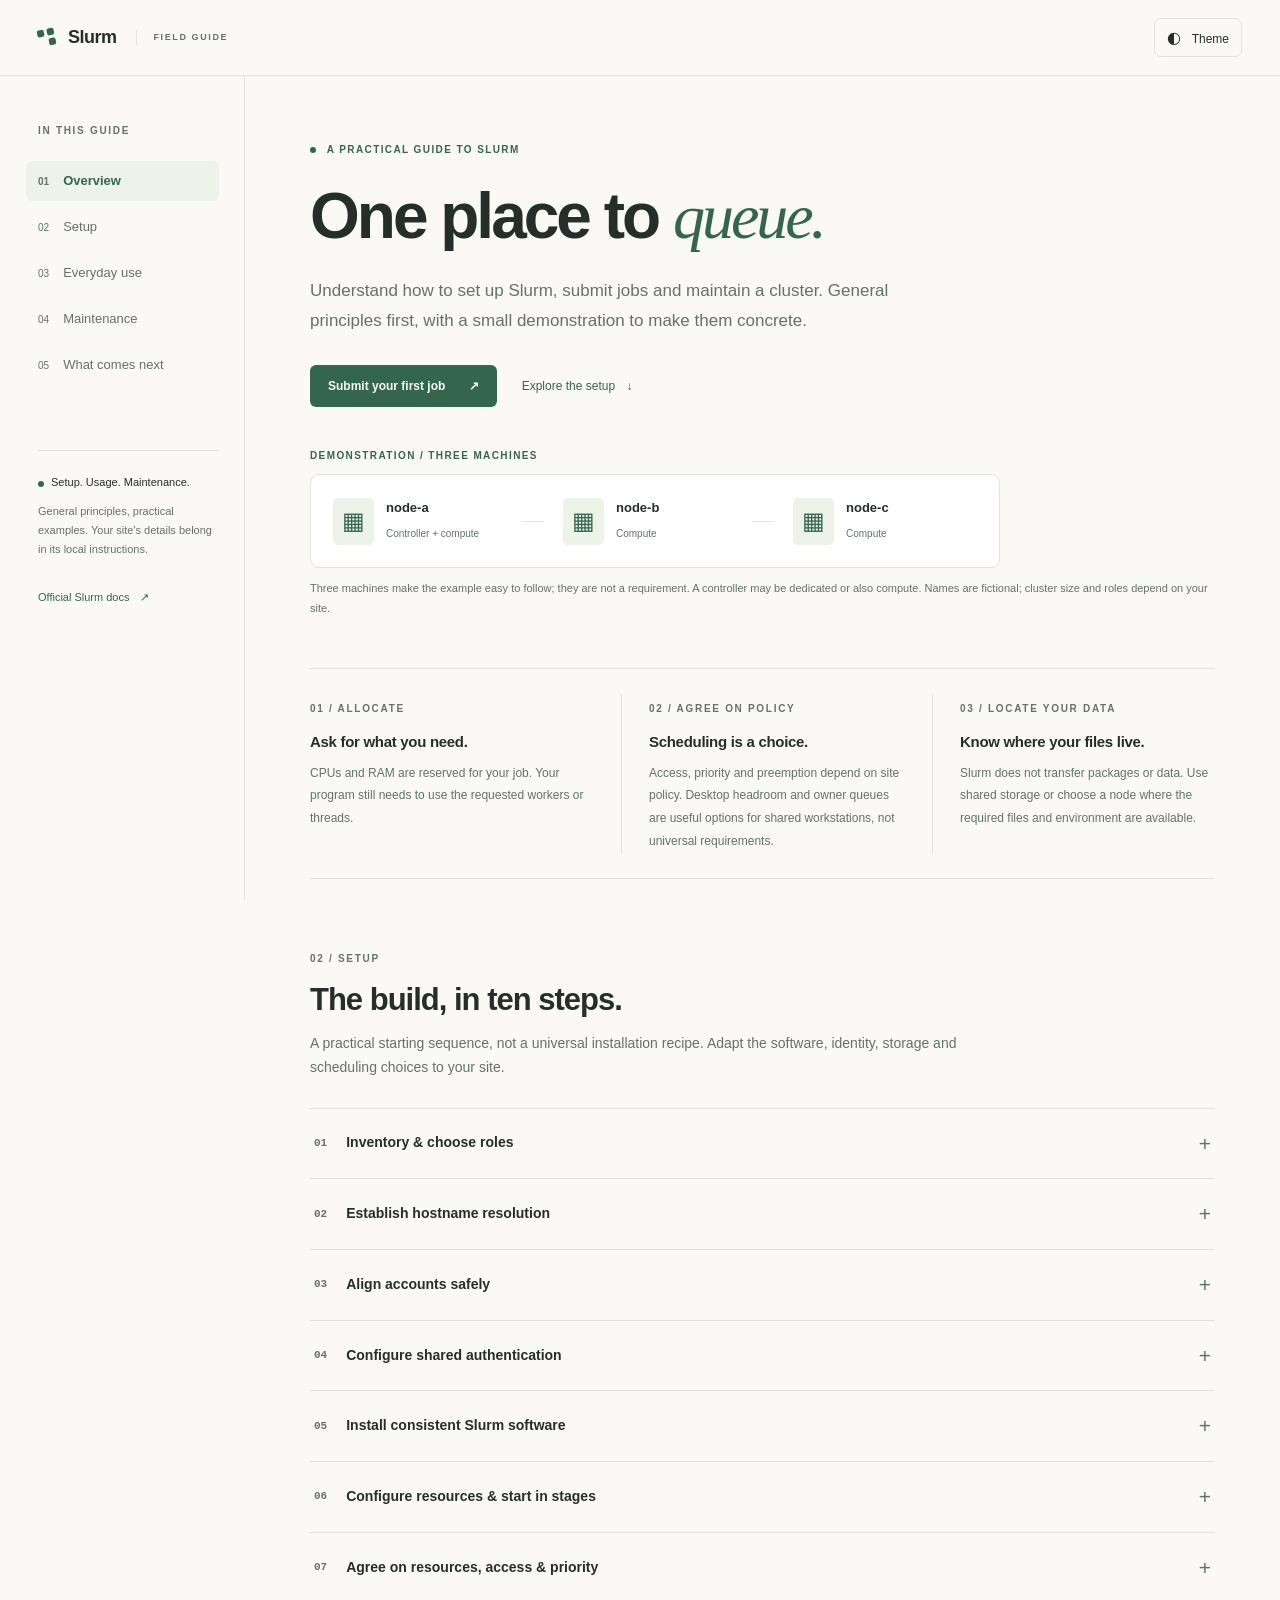
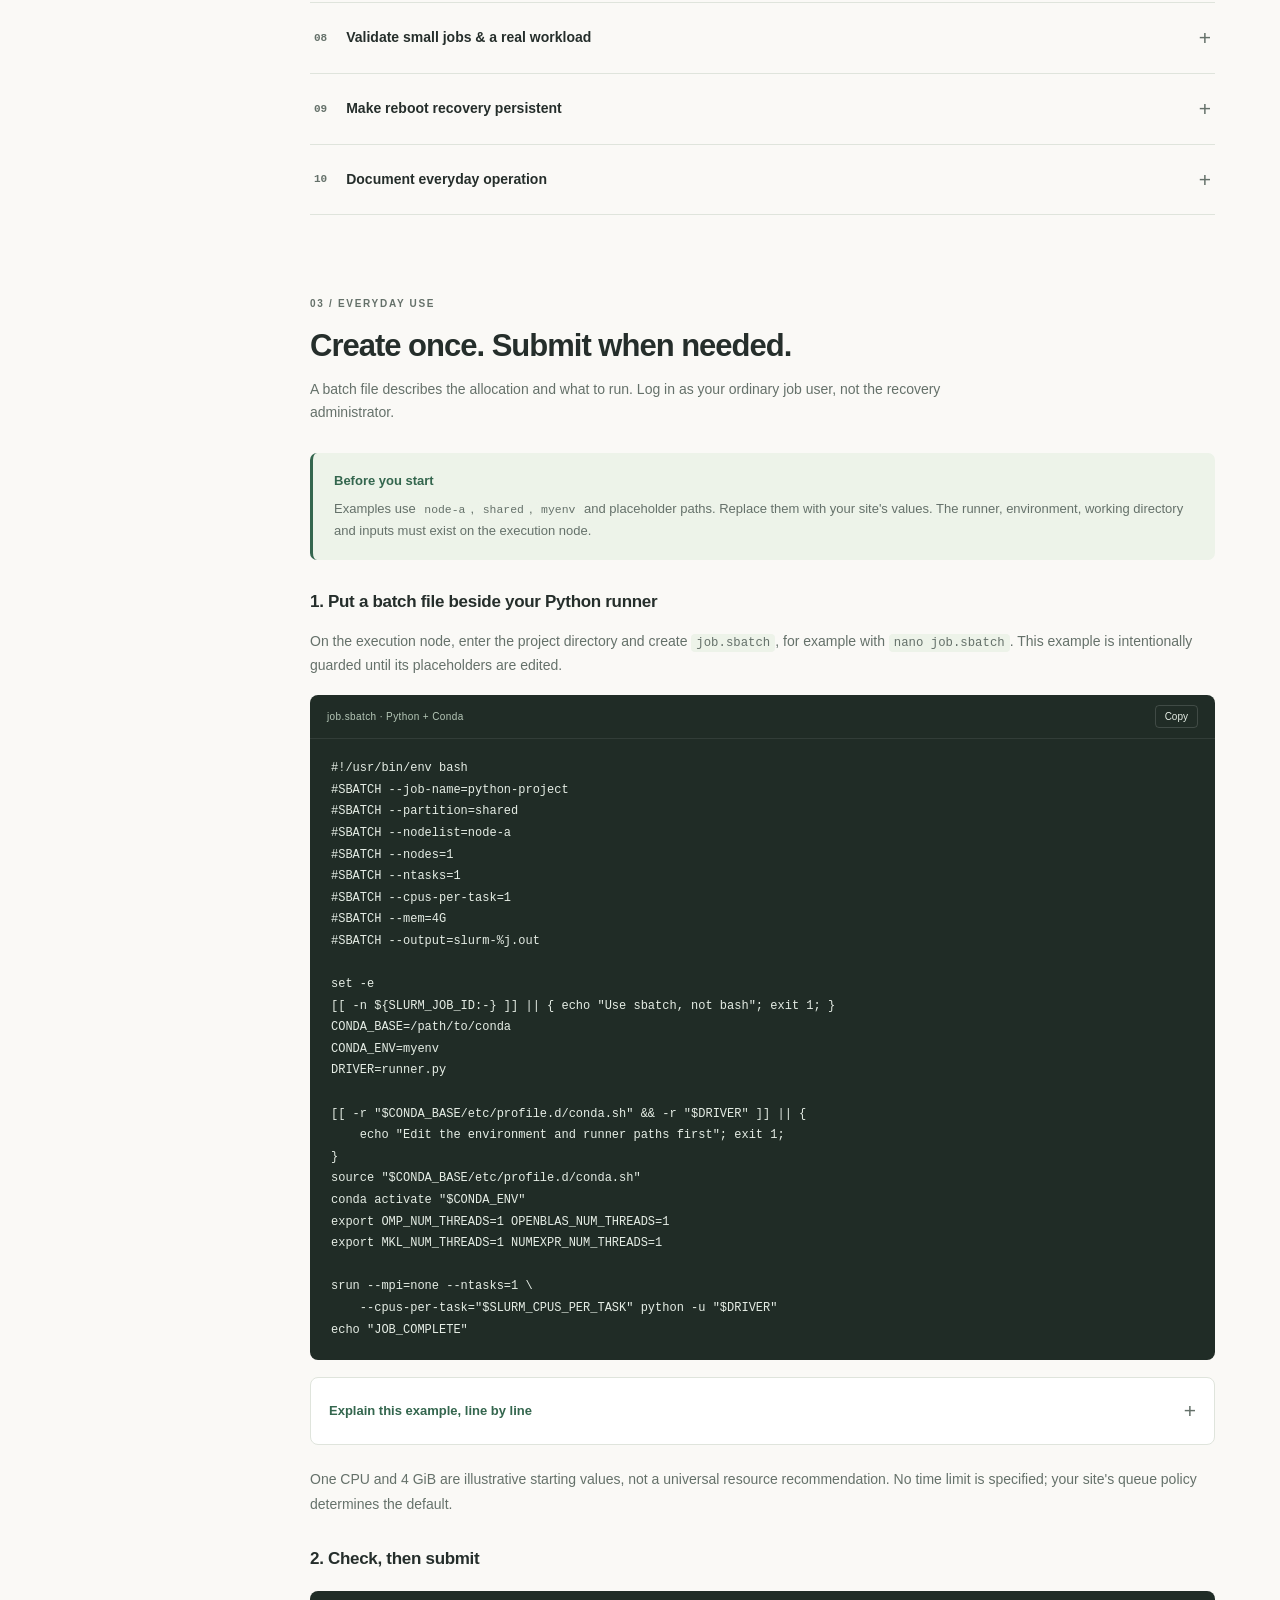
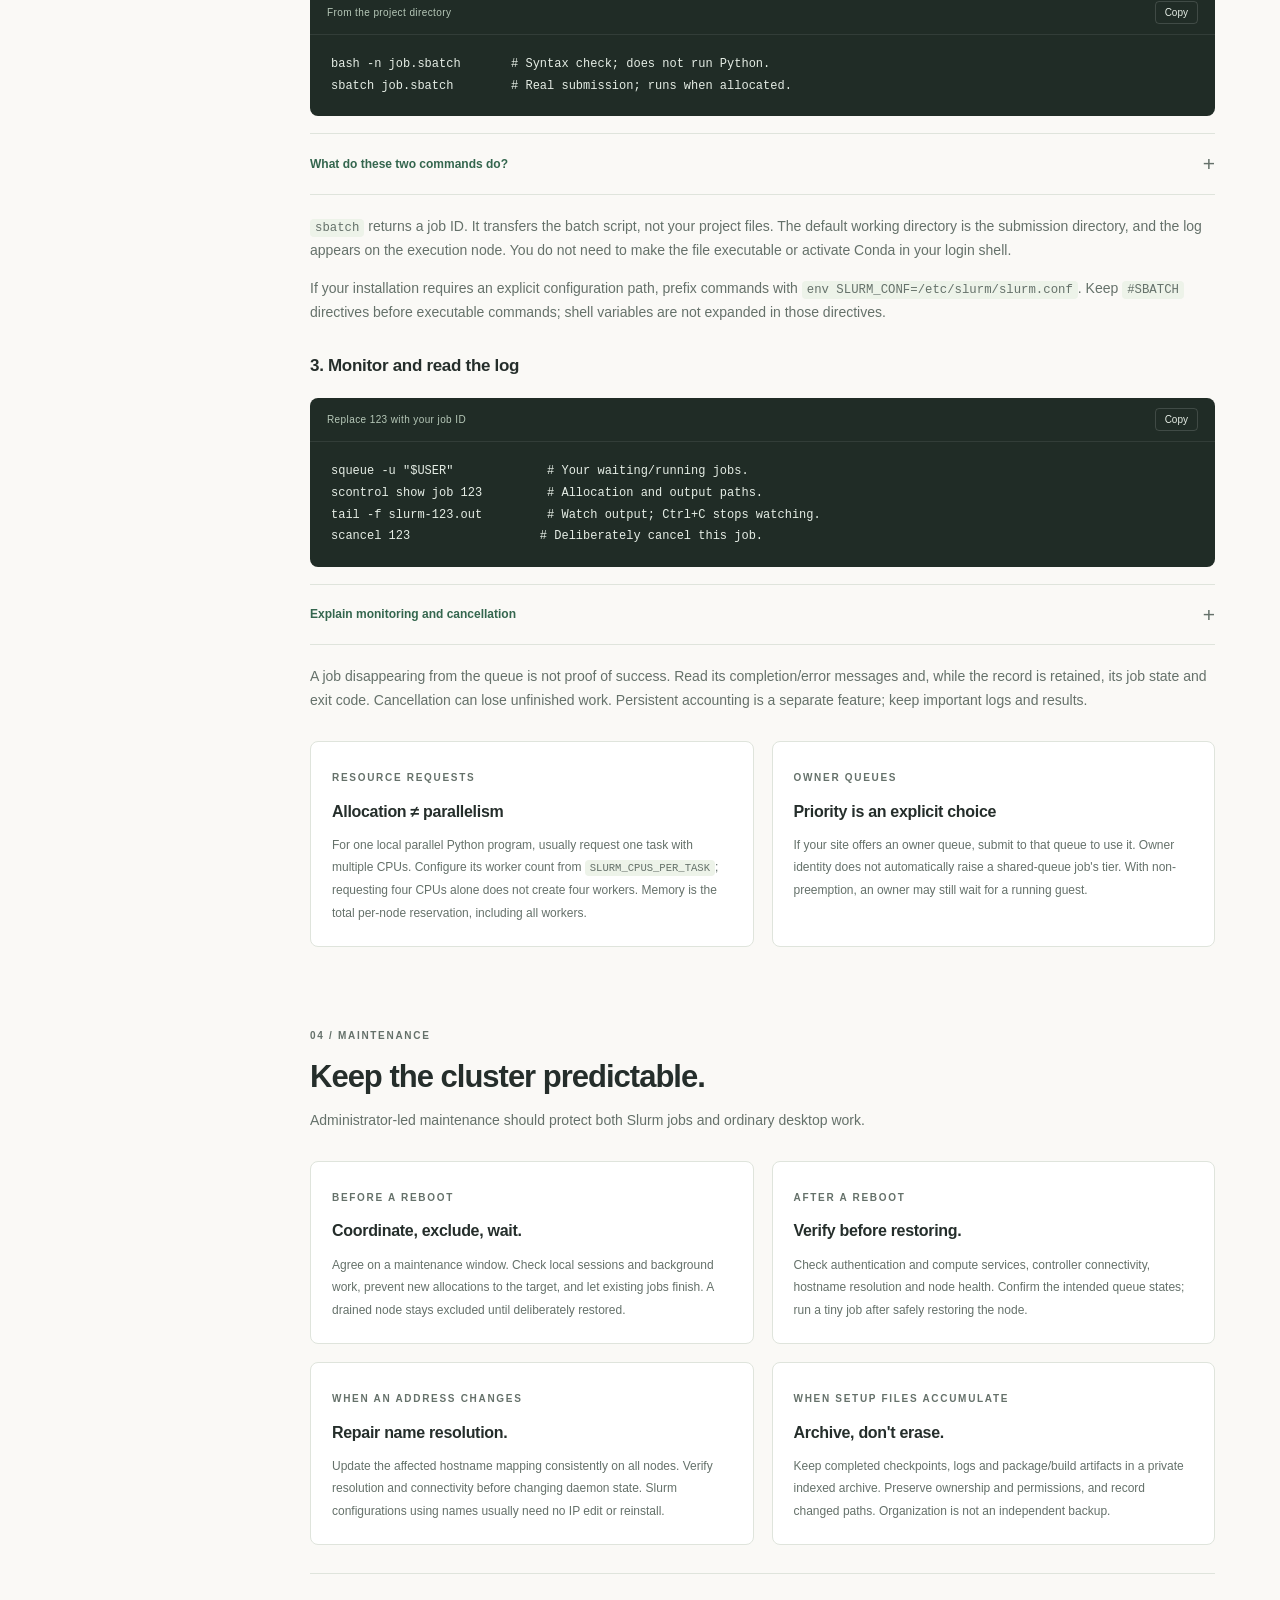
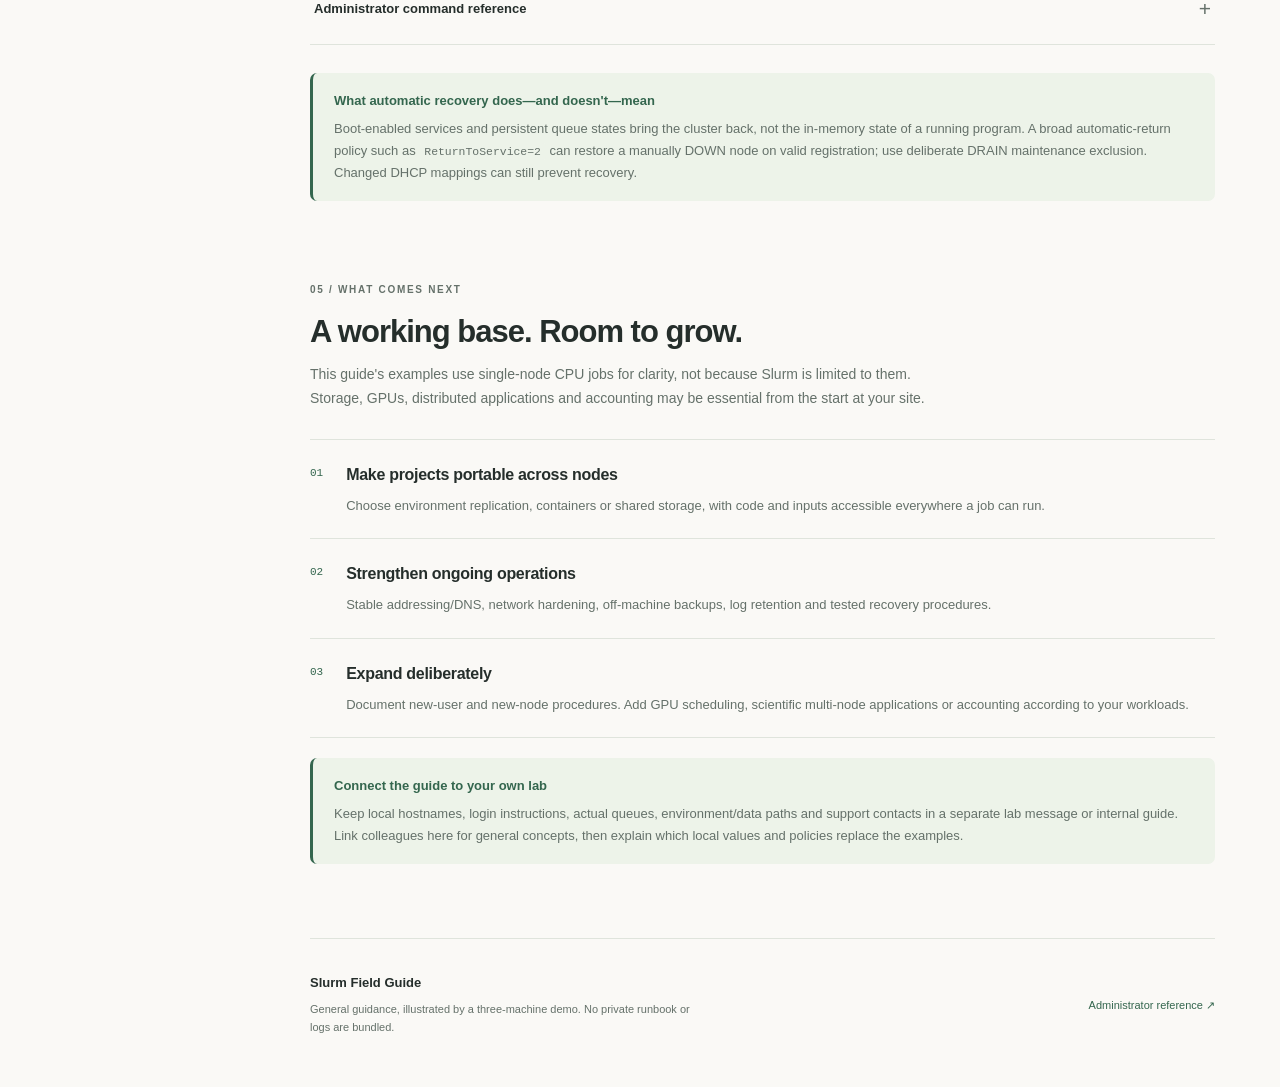
==== index.html @ 266da4d6 "SLURMing" ====
<!doctype html>
<html lang="en">
<head>
  <meta charset="utf-8">
  <meta name="viewport" content="width=device-width, initial-scale=1">
  <meta name="description" content="A practical guide to Slurm setup, job submission and maintenance, illustrated with a three-machine demonstration.">
  <meta name="color-scheme" content="light dark">
  <title>Slurm Field Guide — setup, usage and maintenance</title>
  <link rel="stylesheet" href="styles.css">
  <script src="app.js" defer></script>
</head>
<body>
  <a class="skip-link" href="#main">Skip to content</a>
  <header class="topbar">
    <a class="brand" href="#overview" aria-label="Slurm Field Guide home"><span class="brand-mark" aria-hidden="true"><i></i><i></i><i></i></span>Slurm<span class="brand-label">FIELD GUIDE</span></a>
    <div class="topbar-actions"><button class="theme-toggle" type="button" aria-label="Switch to dark theme">◐ <span>Theme</span></button><button class="menu-toggle" type="button" aria-controls="sidebar" aria-expanded="false">Menu</button></div>
  </header>
  <div class="layout">
    <aside class="sidebar" id="sidebar">
      <p class="nav-label">IN THIS GUIDE</p>
      <nav aria-label="Guide sections">
        <a href="#overview" class="active"><span>01</span> Overview</a>
        <a href="#setup"><span>02</span> Setup</a>
        <a href="#usage"><span>03</span> Everyday use</a>
        <a href="#maintenance"><span>04</span> Maintenance</a>
        <a href="#next"><span>05</span> What comes next</a>
      </nav>
      <div class="sidebar-note"><span class="status-dot" aria-hidden="true"></span>Setup. Usage. Maintenance.<p>General principles, practical examples. Your site's details belong in its local instructions.</p></div>
      <a class="reference-link" href="https://slurm.schedmd.com/quickstart.html" target="_blank" rel="noopener noreferrer">Official Slurm docs <span aria-hidden="true">↗</span></a>
    </aside>
    <main id="main">
      <section class="hero" id="overview" aria-labelledby="hero-title">
        <div class="eyebrow"><span class="status-dot" aria-hidden="true"></span> A PRACTICAL GUIDE TO SLURM</div>
        <h1 id="hero-title">One place to <em>queue.</em></h1>
        <p class="hero-description">Understand how to set up Slurm, submit jobs and maintain a cluster. General principles first, with a small demonstration to make them concrete.</p>
        <div class="hero-actions"><a class="button" href="#usage">Submit your first job <span aria-hidden="true">↗</span></a><a class="text-link" href="#setup">Explore the setup <span aria-hidden="true">↓</span></a></div>
        <p class="eyebrow">DEMONSTRATION / THREE MACHINES</p>
        <div class="cluster-strip" aria-label="Illustrative three-machine demonstration, not a required cluster size"><div class="node"><span class="node-icon" aria-hidden="true">▦</span><div><strong>node-a</strong><small>Controller + compute</small></div></div><span class="connector" aria-hidden="true"></span><div class="node"><span class="node-icon" aria-hidden="true">▦</span><div><strong>node-b</strong><small>Compute</small></div></div><span class="connector" aria-hidden="true"></span><div class="node"><span class="node-icon" aria-hidden="true">▦</span><div><strong>node-c</strong><small>Compute</small></div></div></div>
        <p class="caption">Three machines make the example easy to follow; they are not a requirement. A controller may be dedicated or also compute. Names are fictional; cluster size and roles depend on your site.</p>
      </section>

      <div class="principles"><article><span class="card-number">01 / ALLOCATE</span><h2>Ask for what you need.</h2><p>CPUs and RAM are reserved for your job. Your program still needs to use the requested workers or threads.</p></article><article><span class="card-number">02 / AGREE ON POLICY</span><h2>Scheduling is a choice.</h2><p>Access, priority and preemption depend on site policy. Desktop headroom and owner queues are useful options for shared workstations, not universal requirements.</p></article><article><span class="card-number">03 / LOCATE YOUR DATA</span><h2>Know where your files live.</h2><p>Slurm does not transfer packages or data. Use shared storage or choose a node where the required files and environment are available.</p></article></div>

      <section class="content-section" id="setup" aria-labelledby="setup-title">
        <div class="section-heading"><span class="eyebrow">02 / SETUP</span><h2 id="setup-title">The build, in ten steps.</h2><p>A practical starting sequence, not a universal installation recipe. Adapt the software, identity, storage and scheduling choices to your site.</p></div>
        <div class="step-list">
          <details><summary><span class="step-number">01</span><span>Inventory &amp; choose roles</span><span class="expand" aria-hidden="true">+</span></summary><div class="step-body"><p>Record CPU topology, RAM, operating system and networking. Choose a reliable controller; it may also run compute work. Keep the first experiment small.</p><p class="acceptance"><strong>Check:</strong> every selected node has a hardware inventory and an agreed role.</p></div></details>
          <details><summary><span class="step-number">02</span><span>Establish hostname resolution</span><span class="expand" aria-hidden="true">+</span></summary><div class="step-body"><p>Make node names resolve consistently everywhere. Temporary host-file mappings work for an experiment, but DHCP address changes need manual updates.</p><p class="acceptance"><strong>Check:</strong> each node resolves and reaches all peers using their names.</p></div></details>
          <details><summary><span class="step-number">03</span><span>Align accounts safely</span><span class="expand" aria-hidden="true">+</span></summary><div class="step-body"><p>Provide consistent job-user identities across nodes, through central identity services or coordinated local accounts. Existing IDs do not need changing if already consistent. Preserve recovery access; if migration is necessary, stop affected activity and back up account databases, ownership records and ACLs first.</p><p class="acceptance"><strong>Check:</strong> account identities, file ownership, access groups and recovery login are validated. Identity migration is a maintenance operation, not a mandatory step for every cluster.</p></div></details>
          <details><summary><span class="step-number">04</span><span>Configure shared authentication</span><span class="expand" aria-hidden="true">+</span></summary><div class="step-body">
            <p>Check repositories, time synchronization and service identities. In this demonstration, install <a href="https://github.com/dun/munge">MUNGE</a>: it creates and verifies tamper-resistant credentials carrying a user's identity, so Slurm services can trust requests across nodes. It does not create user accounts or schedule jobs.</p>
            <p>Securely distribute one protected secret key to the participating nodes. Never put that key in documentation or a public repository.</p>
            <p class="acceptance"><strong>Check:</strong> local and cross-node credential decoding succeeds.</p>
          </div></details>
          <details><summary><span class="step-number">05</span><span>Install consistent Slurm software</span><span class="expand" aria-hidden="true">+</span></summary><div class="step-body">
            <p>Two common choices on Ubuntu:</p>
            <p><strong>Ubuntu packages, with Ubuntu Pro where needed.</strong> Install through APT for distribution-integrated packages and updates. Ubuntu Pro is not required just to install Slurm; its <a href="https://documentation.ubuntu.com/security/security-updates/esm/">ESM Apps coverage</a> can provide additional security fixes for Universe packages such as Slurm. The packaged version may be older but receive backported fixes; check coverage and advisories for your Ubuntu release.</p>
            <p><strong>Upstream Slurm from SchedMD.</strong> Choose a supported upstream release and follow the <a href="https://slurm.schedmd.com/quickstart_admin.html">official installation guide</a>, preferably building DEB packages on Ubuntu. This gives more control over the version and features, but you manage builds, dependencies and future security updates yourself.</p>
            <p>Choose one route consistently across the cluster, deploy compatible versions and install controller/compute components according to each node's role. Keep services from starting prematurely.</p>
            <p class="acceptance"><strong>Check:</strong> versions match and package installation is complete before daemon startup.</p>
          </div></details>
          <details><summary><span class="step-number">06</span><span>Configure resources &amp; start in stages</span><span class="expand" aria-hidden="true">+</span></summary><div class="step-body"><p>Use Slurm-detected topology to define node resources. Arrange consistent configuration delivery, cgroup isolation and persistent state paths. The demonstration distributes configuration files directly; other deployments may use Slurm's configless mode. Start the controller, then compute daemons, keeping test queues closed until ready.</p><p class="acceptance"><strong>Check:</strong> controller is reachable and every compute node registers with the expected resources.</p></div></details>
          <details><summary><span class="step-number">07</span><span>Agree on resources, access &amp; priority</span><span class="expand" aria-hidden="true">+</span></summary><div class="step-body"><p>Choose partitions, access rules, limits and scheduling policy. For shared workstations, the demonstration reserves desktop headroom and uses non-preemptive owner queues. Dedicated clusters may instead use accounts, fair-share or other policies. These are choices, not Slurm-wide defaults.</p><p class="acceptance"><strong>Check:</strong> actual resource confinement, permitted/denied access and waiting-job order match the policy you chose.</p></div></details>
          <details><summary><span class="step-number">08</span><span>Validate small jobs &amp; a real workload</span><span class="expand" aria-hidden="true">+</span></summary><div class="step-body"><p>Run tiny tasks on every node, test permitted and denied submissions, then check a real application's environment and imports. Open normal queues after the agreed limits and scheduling behavior pass.</p><p class="acceptance"><strong>Check:</strong> jobs use the correct identity, node and allocation. A partial application trial does not prove full-run completion or scientific correctness.</p></div></details>
          <details><summary><span class="step-number">09</span><span>Make reboot recovery persistent</span><span class="expand" aria-hidden="true">+</span></summary><div class="step-body"><p>Enable services at boot, persist normal queue states and configure startup ordering/retries. Agree on automatic node-return policy and test idle reboots individually, controller last.</p><p class="acceptance"><strong>Check:</strong> services start without manual intervention, nodes rejoin, queues retain their intended states and a tiny task runs after each reboot.</p></div></details>
          <details><summary><span class="step-number">10</span><span>Document everyday operation</span><span class="expand" aria-hidden="true">+</span></summary><div class="step-body"><p>Keep a private deployment record and a separate public/user guide. Provide simple templates, monitoring/cancellation instructions and maintenance expectations. Archive completed setup artifacts without deleting recovery evidence.</p><p class="acceptance"><strong>Check:</strong> users can submit a job without replaying setup scripts or exposing private logs.</p></div></details>
        </div>
      </section>

      <section class="content-section" id="usage" aria-labelledby="usage-title">
        <div class="section-heading"><span class="eyebrow">03 / EVERYDAY USE</span><h2 id="usage-title">Create once. Submit when needed.</h2><p>A batch file describes the allocation and what to run. Log in as your ordinary job user, not the recovery administrator.</p></div>
        <div class="notice"><strong>Before you start</strong><p>Examples use <code>node-a</code>, <code>shared</code>, <code>myenv</code> and placeholder paths. Replace them with your site's values. The runner, environment, working directory and inputs must exist on the execution node.</p></div>
        <h3>1. Put a batch file beside your Python runner</h3>
        <p>On the execution node, enter the project directory and create <code>job.sbatch</code>, for example with <code>nano job.sbatch</code>. This example is intentionally guarded until its placeholders are edited.</p>
        <div class="code-block"><div class="code-header"><span>job.sbatch · Python + Conda</span><button class="copy-button" type="button">Copy</button></div><pre><code>#!/usr/bin/env bash
#SBATCH --job-name=python-project
#SBATCH --partition=shared
#SBATCH --nodelist=node-a
#SBATCH --nodes=1
#SBATCH --ntasks=1
#SBATCH --cpus-per-task=1
#SBATCH --mem=4G
#SBATCH --output=slurm-%j.out

set -e
[[ -n ${SLURM_JOB_ID:-} ]] || { echo "Use sbatch, not bash"; exit 1; }
CONDA_BASE=/path/to/conda
CONDA_ENV=myenv
DRIVER=runner.py

[[ -r "$CONDA_BASE/etc/profile.d/conda.sh" && -r "$DRIVER" ]] || {
    echo "Edit the environment and runner paths first"; exit 1;
}
source "$CONDA_BASE/etc/profile.d/conda.sh"
conda activate "$CONDA_ENV"
export OMP_NUM_THREADS=1 OPENBLAS_NUM_THREADS=1
export MKL_NUM_THREADS=1 NUMEXPR_NUM_THREADS=1

srun --mpi=none --ntasks=1 \
    --cpus-per-task="$SLURM_CPUS_PER_TASK" python -u "$DRIVER"
echo "JOB_COMPLETE"</code></pre></div>
        <details class="example-explainer" id="batch-explanation">
          <summary><span>Explain this example, line by line</span><span class="expand" aria-hidden="true">+</span></summary>
          <div class="explanation-intro"><p>The top lines ask Slurm for resources; the remaining lines run inside the allocation. Expand any line or small group below. Blank lines are only for readability.</p><p><strong>Customize:</strong> queue, node, job label, resources, environment and runner. <strong>Usually keep:</strong> the submission guard, activation sequence and task launch structure.</p></div>
          <div class="line-notes">
            <details><summary><span class="line-number">01</span><code>#!/usr/bin/env bash</code><span class="expand" aria-hidden="true">+</span></summary><p>Selects Bash as the interpreter. A .sbatch file is a shell script with additional Slurm instructions; the extension itself does not run or schedule it.</p></details>
            <details><summary><span class="line-number">02</span><code>#SBATCH --job-name=python-project</code><span class="expand" aria-hidden="true">+</span></summary><p>A readable label shown in job listings. Change it to identify your project; it is not a filename or a Python command.</p></details>
            <details><summary><span class="line-number">03</span><code>#SBATCH --partition=shared</code><span class="expand" aria-hidden="true">+</span></summary><p>Selects a partition, often called a queue. Replace shared with a queue you may use at your site. There is no universal queue named shared. If your lab offers an owner queue, selecting it explicitly may provide owner priority.</p></details>
            <details><summary><span class="line-number">04</span><code>#SBATCH --nodelist=node-a</code><span class="expand" aria-hidden="true">+</span></summary><p>Pins this example to a particular machine. Replace node-a with the real execution node containing your environment, code and data. Remove this line only when those requirements are available on every eligible node; Slurm can then choose among them.</p></details>
            <details><summary><span class="line-number">05–06</span><code>--nodes=1 · --ntasks=1</code><span class="expand" aria-hidden="true">+</span></summary><p>Requests one node and one Slurm task: one launched Python program. That program can create local workers or threads within its CPU allocation. Tasks are not the same as Joblib workers. Changing these numbers alone does not make an ordinary Python program distributed across machines.</p></details>
            <details><summary><span class="line-number">07</span><code>#SBATCH --cpus-per-task=1</code><span class="expand" aria-hidden="true">+</span></summary><p>Requests one CPU slot for the task. For a parallel program, increase it and configure the program's worker/thread count accordingly, commonly by reading SLURM_CPUS_PER_TASK. Slots normally refer to logical CPUs, but topology and allocation rules can reserve whole cores. More requested CPUs do not automatically make code faster.</p></details>
            <details><summary><span class="line-number">08</span><code>#SBATCH --mem=4G</code><span class="expand" aria-hidden="true">+</span></summary><p>Requests about 4 GiB of total memory per node, not per Python worker. Include the parent process, all workers, arrays and temporary buffers. This is an example estimate; choose a budget for your workload. Exceeding an enforced memory limit can terminate the job.</p></details>
            <details><summary><span class="line-number">09</span><code>#SBATCH --output=slurm-%j.out</code><span class="expand" aria-hidden="true">+</span></summary><p>Writes output to a log with the job ID replacing %j, such as slurm-123.out. With no separate error option, standard error normally goes there too. This relative path uses the job's working directory on the execution node; the directory must already exist and be writable.</p></details>
            <details><summary><span class="line-number">11</span><code>set -e</code><span class="expand" aria-hidden="true">+</span></summary><p>Makes Bash exit on many ordinary command failures so a failed activation or task does not misleadingly reach JOB_COMPLETE. It is not a complete error-handling framework: shell conditionals and other contexts have exceptions.</p></details>
            <details><summary><span class="line-number">12</span><code>[[ -n ${SLURM_JOB_ID:-} ]] || …</code><span class="expand" aria-hidden="true">+</span></summary><p>Checks that a Slurm job ID exists. If not, it prints a message and exits. This helps catch accidentally running bash job.sbatch outside Slurm; it is a convenience check, not a security boundary. Submit using sbatch instead.</p></details>
            <details><summary><span class="line-number">13–15</span><code>CONDA_BASE · CONDA_ENV · DRIVER</code><span class="expand" aria-hidden="true">+</span></summary><p>These are shell variables, not Slurm directives. Set CONDA_BASE to the actual Conda installation directory, CONDA_ENV to your environment name, and DRIVER to your Python runner. The runner can be beside this batch file, but execution uses the working directory, not automatically the batch file's original location. Submit from the project folder or specify --chdir.</p></details>
            <details><summary><span class="line-number">17–19</span><code>[[ -r …conda.sh &amp;&amp; -r "$DRIVER" ]]</code><span class="expand" aria-hidden="true">+</span></summary><p>Checks that the Conda initialization file and Python runner can be read on the chosen node. Otherwise, the block prints a diagnostic and exits with failure. It does not validate every imported package or input file—those must also be available.</p></details>
            <details><summary><span class="line-number">20–21</span><code>source …conda.sh · conda activate …</code><span class="expand" aria-hidden="true">+</span></summary><p>Initializes Conda in the batch shell, then activates the requested environment. The job should not depend on whether your interactive terminal currently shows base or another environment. Different environment tools need their own initialization sequence.</p></details>
            <details><summary><span class="line-number">22–23</span><code>export …NUM_THREADS=1</code><span class="expand" aria-hidden="true">+</span></summary><p>Limits common numerical libraries to one thread each. This fits the one-CPU example and helps avoid nested threads for multiprocess workloads. For a threaded numerical application, deliberately adjust these values to match the allocation instead of assuming one is always correct.</p></details>
            <details><summary><span class="line-number">25–26</span><code>srun … python -u "$DRIVER"</code><span class="expand" aria-hidden="true">+</span></summary><p>srun launches the Python task inside the existing allocation. --ntasks=1 launches one program; --cpus-per-task passes the allocated CPU count to the task. --mpi=none makes clear that this is not an MPI launch. Python -u reduces output buffering so progress appears promptly. The backslash continues the shell command onto the next line; keep it as the last character on that line.</p></details>
            <details><summary><span class="line-number">27</span><code>echo "JOB_COMPLETE"</code><span class="expand" aria-hidden="true">+</span></summary><p>Prints a completion marker after the task returns successfully. It shows that this wrapper reached its end, not that scientific results are correct. Preserve the application's logs/results and inspect its own validation messages.</p></details>
          </div>
          <p class="explanation-footnote">Command-line sbatch options can override matching #SBATCH settings. These examples do not set a time limit; the site's default applies. For full option definitions, see the <a href="https://slurm.schedmd.com/sbatch.html" target="_blank" rel="noopener noreferrer">official sbatch reference</a>.</p>
        </details>
        <p class="caption">One CPU and 4 GiB are illustrative starting values, not a universal resource recommendation. No time limit is specified; your site's queue policy determines the default.</p>
        <h3>2. Check, then submit</h3>
        <div class="code-block"><div class="code-header"><span>From the project directory</span><button class="copy-button" type="button">Copy</button></div><pre><code>bash -n job.sbatch       # Syntax check; does not run Python.
sbatch job.sbatch        # Real submission; runs when allocated.</code></pre></div>
        <details class="command-explainer"><summary>What do these two commands do? <span class="expand" aria-hidden="true">+</span></summary><div class="step-body"><p><code>bash -n job.sbatch</code> checks Bash syntax without executing the file. It does not validate Slurm options, packages or Python code. No output usually means the shell syntax passed.</p><p><code>sbatch job.sbatch</code> submits one job to the scheduler. A returned job ID means accepted, not necessarily started or completed. Repeating sbatch submits another job; do not resubmit just because the first is waiting.</p></div></details>
        <p><code>sbatch</code> returns a job ID. It transfers the batch script, not your project files. The default working directory is the submission directory, and the log appears on the execution node. You do not need to make the file executable or activate Conda in your login shell.</p>
        <p>If your installation requires an explicit configuration path, prefix commands with <code>env SLURM_CONF=/etc/slurm/slurm.conf</code>. Keep <code>#SBATCH</code> directives before executable commands; shell variables are not expanded in those directives.</p>
        <h3>3. Monitor and read the log</h3>
        <div class="code-block"><div class="code-header"><span>Replace 123 with your job ID</span><button class="copy-button" type="button">Copy</button></div><pre><code>squeue -u "$USER"             # Your waiting/running jobs.
scontrol show job 123         # Allocation and output paths.
tail -f slurm-123.out         # Watch output; Ctrl+C stops watching.
scancel 123                  # Deliberately cancel this job.</code></pre></div>
        <details class="command-explainer"><summary>Explain monitoring and cancellation <span class="expand" aria-hidden="true">+</span></summary><div class="step-body"><p><code>squeue -u "$USER"</code> filters waiting/running jobs to your login user. PENDING means waiting for allocation; RUNNING means execution; COMPLETING means cleanup.</p><p><code>scontrol show job 123</code> reads that job's current details, including requested resources, working/output paths and state. Completed records may later expire.</p><p><code>tail -f slurm-123.out</code> follows new log lines on the machine containing the log. Ctrl+C exits the viewer; it does not cancel the job.</p><p><code>scancel 123</code> cancels that specific job. It changes state and may lose unfinished work: only use it deliberately, with your actual job ID. It is not a monitoring command.</p></div></details>
        <p>A job disappearing from the queue is not proof of success. Read its completion/error messages and, while the record is retained, its job state and exit code. Cancellation can lose unfinished work. Persistent accounting is a separate feature; keep important logs and results.</p>
        <div class="two-column"><article class="mini-card"><span class="card-number">RESOURCE REQUESTS</span><h3>Allocation ≠ parallelism</h3><p>For one local parallel Python program, usually request one task with multiple CPUs. Configure its worker count from <code>SLURM_CPUS_PER_TASK</code>; requesting four CPUs alone does not create four workers. Memory is the total per-node reservation, including all workers.</p></article><article class="mini-card"><span class="card-number">OWNER QUEUES</span><h3>Priority is an explicit choice</h3><p>If your site offers an owner queue, submit to that queue to use it. Owner identity does not automatically raise a shared-queue job's tier. With non-preemption, an owner may still wait for a running guest.</p></article></div>
      </section>

      <section class="content-section" id="maintenance" aria-labelledby="maintenance-title">
        <div class="section-heading"><span class="eyebrow">04 / MAINTENANCE</span><h2 id="maintenance-title">Keep the cluster predictable.</h2><p>Administrator-led maintenance should protect both Slurm jobs and ordinary desktop work.</p></div>
        <div class="maintenance-grid"><article><span class="card-number">BEFORE A REBOOT</span><h3>Coordinate, exclude, wait.</h3><p>Agree on a maintenance window. Check local sessions and background work, prevent new allocations to the target, and let existing jobs finish. A drained node stays excluded until deliberately restored.</p></article><article><span class="card-number">AFTER A REBOOT</span><h3>Verify before restoring.</h3><p>Check authentication and compute services, controller connectivity, hostname resolution and node health. Confirm the intended queue states; run a tiny job after safely restoring the node.</p></article><article><span class="card-number">WHEN AN ADDRESS CHANGES</span><h3>Repair name resolution.</h3><p>Update the affected hostname mapping consistently on all nodes. Verify resolution and connectivity before changing daemon state. Slurm configurations using names usually need no IP edit or reinstall.</p></article><article><span class="card-number">WHEN SETUP FILES ACCUMULATE</span><h3>Archive, don't erase.</h3><p>Keep completed checkpoints, logs and package/build artifacts in a private indexed archive. Preserve ownership and permissions, and record changed paths. Organization is not an independent backup.</p></article></div>
        <details class="admin-detail"><summary>Administrator command reference <span class="expand" aria-hidden="true">+</span></summary><div class="step-body"><p>Use the real node name and your site's configuration path. These are administrator examples, not an unattended reboot script. <code>DRAIN</code> blocks new allocations; it does not cancel running jobs.</p><div class="code-block"><div class="code-header"><span>Maintenance exclusion and read-only checks</span><button class="copy-button" type="button">Copy</button></div><pre><code># Before maintenance: exclude the target, then wait for work to finish.
sudo scontrol update NodeName=node-a State=DRAIN Reason="planned maintenance"
sudo squeue -w node-a

# After maintenance: inspect before deciding whether to restore it.
systemctl is-enabled munge slurmd
systemctl is-active munge slurmd
sudo scontrol ping
sudo scontrol show node node-a
sudo sinfo --all -N -o '%N %P %a %t'

# On the controller node, also check its controller service.
systemctl is-active slurmctld</code></pre></div><p>Only after local health is verified, an administrator may restore a deliberately drained node with <code>sudo scontrol update NodeName=node-a State=RESUME</code>. Do not blindly restore a node with a hardware, identity or configuration failure.</p></div></details>
        <div class="notice warning"><strong>What automatic recovery does—and doesn't—mean</strong><p>Boot-enabled services and persistent queue states bring the cluster back, not the in-memory state of a running program. A broad automatic-return policy such as <code>ReturnToService=2</code> can restore a manually DOWN node on valid registration; use deliberate DRAIN maintenance exclusion. Changed DHCP mappings can still prevent recovery.</p></div>
      </section>

      <section class="content-section" id="next" aria-labelledby="next-title"><div class="section-heading"><span class="eyebrow">05 / WHAT COMES NEXT</span><h2 id="next-title">A working base. Room to grow.</h2><p>This guide's examples use single-node CPU jobs for clarity, not because Slurm is limited to them. Storage, GPUs, distributed applications and accounting may be essential from the start at your site.</p></div><ol class="roadmap"><li><span>01</span><div><h3>Make projects portable across nodes</h3><p>Choose environment replication, containers or shared storage, with code and inputs accessible everywhere a job can run.</p></div></li><li><span>02</span><div><h3>Strengthen ongoing operations</h3><p>Stable addressing/DNS, network hardening, off-machine backups, log retention and tested recovery procedures.</p></div></li><li><span>03</span><div><h3>Expand deliberately</h3><p>Document new-user and new-node procedures. Add GPU scheduling, scientific multi-node applications or accounting according to your workloads.</p></div></li></ol><div class="notice"><strong>Connect the guide to your own lab</strong><p>Keep local hostnames, login instructions, actual queues, environment/data paths and support contacts in a separate lab message or internal guide. Link colleagues here for general concepts, then explain which local values and policies replace the examples.</p></div></section>
      <footer><div><strong>Slurm Field Guide</strong><p>General guidance, illustrated by a three-machine demo. No private runbook or logs are bundled.</p></div><a href="https://slurm.schedmd.com/quickstart_admin.html" target="_blank" rel="noopener noreferrer">Administrator reference ↗</a></footer>
    </main>
  </div>
  <div class="sr-only" id="copy-status" role="status" aria-live="polite"></div>
</body>
</html>
---- styles.css ----
:root{color-scheme:light;--bg:#faf9f6;--surface:#fff;--text:#252e2b;--muted:#65716a;--line:#dfE4dc;--accent:#34664e;--accent-soft:#edf3e9;--code:#202c26;--code-text:#e5ede5;--header:rgba(250,249,246,.95)}
[data-theme="dark"]{color-scheme:dark;--bg:#151d18;--surface:#1c2720;--text:#e7eee6;--muted:#a5b2a6;--line:#334239;--accent:#a4c795;--accent-soft:#26372b;--code:#101713;--code-text:#e5ede5;--header:rgba(21,29,24,.95)}
*{box-sizing:border-box}html{scroll-behavior:smooth;scroll-padding-top:100px}body{margin:0;background:var(--bg);color:var(--text);font-family:Inter,ui-sans-serif,-apple-system,BlinkMacSystemFont,"Segoe UI",sans-serif;font-size:15px;line-height:1.7}a{color:var(--accent);text-underline-offset:4px}button{font:inherit;cursor:pointer}button:focus-visible,a:focus-visible,summary:focus-visible{outline:3px solid var(--accent);outline-offset:5px}code{font-family:ui-monospace,SFMono-Regular,Consolas,monospace;font-size:.88em;background:var(--accent-soft);padding:2px 5px;border-radius:4px;overflow-wrap:anywhere}.skip-link{position:fixed;left:15px;top:-80px;background:var(--surface);padding:12px;z-index:20}.skip-link:focus{top:10px}.topbar{height:76px;position:sticky;top:0;background:var(--header);backdrop-filter:blur(12px);border-bottom:1px solid var(--line);display:flex;align-items:center;justify-content:space-between;padding:0 38px;z-index:10}.brand{display:flex;align-items:center;gap:13px;text-decoration:none;font-size:18px;font-weight:700;letter-spacing:-.5px;color:var(--text)}.brand-label{font-size:9px;color:var(--muted);font-weight:600;letter-spacing:1.6px;border-left:1px solid var(--line);padding-left:17px;margin-left:6px}.brand-mark{display:grid;grid-template-columns:repeat(2,7px);gap:3px;transform:rotate(-12deg)}.brand-mark i{width:7px;height:7px;border-radius:2px;background:var(--accent)}.brand-mark i:last-child{grid-column:2}.topbar-actions{display:flex;gap:14px}.theme-toggle,.menu-toggle{border:1px solid var(--line);background:transparent;color:var(--text);border-radius:7px;padding:5px 12px;font-size:12px}.theme-toggle{font-size:16px}.theme-toggle span{font-size:12px;margin-left:6px}.menu-toggle{display:none}.layout{display:grid;grid-template-columns:245px minmax(0,1fr);max-width:1440px;margin:auto}.sidebar{position:sticky;top:76px;height:calc(100vh - 76px);padding:46px 25px 25px 38px;border-right:1px solid var(--line)}.nav-label,.eyebrow,.card-number{font-size:10px;letter-spacing:1.7px;font-weight:650;color:var(--muted)}.nav-label{margin:0 0 22px}.sidebar nav{display:flex;flex-direction:column;gap:6px}.sidebar nav a{display:flex;gap:14px;padding:9px 12px;margin-left:-12px;border-radius:6px;text-decoration:none;color:var(--muted);font-size:13px}.sidebar nav a span{font-size:10px;color:var(--muted);padding-top:3px}.sidebar nav a.active{background:var(--accent-soft);color:var(--accent);font-weight:650}.sidebar nav a:hover{color:var(--accent);background:var(--accent-soft)}.sidebar-note{font-size:11px;margin-top:65px;padding-top:22px;border-top:1px solid var(--line);color:var(--text)}.sidebar-note p{color:var(--muted);margin:10px 0 25px}.status-dot{display:inline-block;width:6px;height:6px;border-radius:50%;background:var(--accent);margin-right:7px;vertical-align:middle}.reference-link{font-size:11px;text-decoration:none}.reference-link span{margin-left:7px}main{min-width:0;padding:0 65px;max-width:1120px}.hero{padding:65px 0 28px}.hero .eyebrow{color:var(--accent);letter-spacing:1.4px}h1{font-size:clamp(44px,5vw,69px);line-height:1.09;letter-spacing:-3px;font-weight:550;margin:24px 0}h1 em{font-family:Georgia,serif;font-weight:400;color:var(--accent)}.hero-description{max-width:580px;font-size:17px;line-height:1.8;color:var(--muted)}.hero-actions{display:flex;align-items:center;gap:25px;margin:28px 0 40px}.button{background:var(--accent);color:var(--bg);padding:11px 18px;border-radius:6px;font-size:12px;text-decoration:none;font-weight:600}.button span{margin-left:20px}.text-link{font-size:12px;text-decoration:none}.text-link span{margin-left:8px}.cluster-strip{display:flex;align-items:center;border:1px solid var(--line);padding:22px;border-radius:9px;max-width:690px;background:var(--surface)}.node{display:flex;align-items:center;gap:12px;flex:1}.node strong{display:block;font-size:13px;font-weight:600}.node small{font-size:10px;color:var(--muted);white-space:nowrap}.node-icon{color:var(--accent);background:var(--accent-soft);padding:3px 9px;border-radius:5px;font-size:24px}.connector{height:1px;min-width:22px;background:var(--line);margin:0 19px 0 5px}.caption{font-size:11px;color:var(--muted);line-height:1.8}.principles{display:grid;grid-template-columns:repeat(3,minmax(0,1fr));border-top:1px solid var(--line);border-bottom:1px solid var(--line);margin:10px 0 65px;padding:25px 0;gap:28px}.principles article+article{border-left:1px solid var(--line);padding-left:27px}.principles h2{font-size:15px;font-weight:600;margin:10px 0 7px;letter-spacing:-.3px}.principles p{font-size:12px;margin:0;color:var(--muted);line-height:1.9}.content-section{margin:0 0 74px;scroll-margin-top:100px}.section-heading{margin-bottom:28px}.section-heading h2{font-size:31px;line-height:1.25;letter-spacing:-1px;font-weight:550;margin:12px 0}.section-heading p{color:var(--muted);font-size:14px;max-width:650px;margin:0}.step-list{border-top:1px solid var(--line)}details{border-bottom:1px solid var(--line)}summary{list-style:none;display:flex;align-items:center;gap:19px;padding:17px 4px;cursor:pointer;font-size:14px;font-weight:550}summary::-webkit-details-marker{display:none}.step-number{font-family:ui-monospace,monospace;font-size:11px;color:var(--muted)}.expand{margin-left:auto;font-weight:400;font-size:21px;color:var(--muted)}details[open] .expand{transform:rotate(45deg)}.step-body{padding:0 28px 18px 42px;font-size:13px;color:var(--muted)}.step-body p{margin:4px 0 15px}.acceptance{background:var(--accent-soft);border-radius:5px;padding:13px}.acceptance strong{color:var(--accent)}h3{font-size:17px;letter-spacing:-.3px;font-weight:600;margin:28px 0 12px}.content-section>p{font-size:14px;color:var(--muted)}.notice{background:var(--accent-soft);padding:17px 21px;border-radius:7px;border-left:3px solid var(--accent);margin:20px 0 28px;font-size:13px}.notice strong{font-size:13px;color:var(--accent)}.notice p{margin:6px 0 0;color:var(--muted)}.code-block{background:var(--code);color:var(--code-text);border-radius:8px;overflow:hidden;margin:17px 0}.code-header{display:flex;align-items:center;justify-content:space-between;border-bottom:1px solid #ffffff15;padding:10px 17px;font-size:10px;letter-spacing:.4px;color:#b6c8b8}.copy-button{border:1px solid #ffffff25;color:#e5ede5;border-radius:4px;background:transparent;padding:2px 9px;font-size:10px}.copy-button:hover{background:#ffffff10}pre{margin:0;padding:19px 21px;overflow-x:auto;line-height:1.8;font-size:12px}pre code{background:none;color:inherit;padding:0;font-size:inherit;overflow-wrap:normal}.two-column,.maintenance-grid{display:grid;grid-template-columns:repeat(2,minmax(0,1fr));gap:18px;margin:28px 0}.mini-card,.maintenance-grid article{padding:21px;border:1px solid var(--line);border-radius:8px;background:var(--surface)}.mini-card h3,.maintenance-grid h3{margin:9px 0;font-size:16px}.mini-card p,.maintenance-grid p{font-size:12px;color:var(--muted);margin:0;line-height:1.9}.admin-detail{border-top:1px solid var(--line);margin-top:28px}.admin-detail>summary{font-size:13px}.admin-detail .step-body{padding-left:0;padding-right:0}.warning{margin-top:28px}.roadmap{list-style:none;margin:0;padding:0;border-top:1px solid var(--line)}.roadmap li{display:flex;gap:23px;border-bottom:1px solid var(--line);padding:21px 0}.roadmap li>span{font-size:11px;color:var(--accent);padding-top:3px;font-family:ui-monospace,monospace}.roadmap h3{margin:0 0 7px;font-size:16px}.roadmap p{margin:0;color:var(--muted);font-size:13px}footer{border-top:1px solid var(--line);display:flex;justify-content:space-between;gap:30px;padding:30px 0 45px;align-items:center}footer strong{font-size:13px}footer p{font-size:11px;color:var(--muted);margin:5px 0;max-width:380px}footer a{font-size:11px;text-decoration:none;white-space:nowrap}.sr-only{position:absolute;width:1px;height:1px;padding:0;margin:-1px;overflow:hidden;clip:rect(0,0,0,0);white-space:nowrap;border:0}
@media(min-width:1500px){main{padding:0 82px}.hero{padding-top:80px}}
@media(max-width:1100px){.layout{grid-template-columns:200px minmax(0,1fr)}.sidebar{padding-left:25px}main{padding:0 35px}.cluster-strip{padding:17px}.node{gap:8px}.connector{min-width:12px;margin:0 10px}.node-icon{font-size:20px}.principles{gap:16px}.principles article+article{padding-left:16px}}
@media(max-width:760px){.topbar{height:65px;padding:0 20px}.brand-label{display:none}.menu-toggle{display:block}.layout{display:block}.sidebar{display:none;position:fixed;top:65px;left:0;right:0;height:auto;padding:20px 30px;background:var(--surface);border-bottom:1px solid var(--line);z-index:9}.sidebar.is-open{display:block}.sidebar-note,.reference-link{display:none}.nav-label{margin-bottom:10px}main{padding:0 23px}.hero{padding-top:43px}h1{font-size:49px;letter-spacing:-2px}.hero-description{font-size:15px}.hero-actions{gap:20px;flex-wrap:wrap}.cluster-strip{gap:12px;justify-content:space-between;padding:16px 12px}.node{display:block;flex:initial}.node-icon{display:none}.node small{font-size:9px}.connector{display:none}.principles{gap:13px;margin-bottom:48px}.principles article+article{padding-left:13px}.principles h2{font-size:13px}.principles p{font-size:11px}.card-number{font-size:9px;letter-spacing:1px}.section-heading h2{font-size:28px}.content-section{margin-bottom:53px}.step-body{padding-left:27px;padding-right:5px}summary{gap:12px;font-size:13px}.two-column,.maintenance-grid{grid-template-columns:1fr}.code-header{padding:10px 12px}pre{padding:15px;font-size:11px}footer{align-items:flex-start;flex-direction:column;gap:14px}.caption{font-size:10px}}
@media(prefers-reduced-motion:reduce){html{scroll-behavior:auto}}
.example-explainer{border:1px solid var(--line);border-radius:8px;margin:16px 0 22px;background:var(--surface)}
.example-explainer>summary{padding:15px 18px;color:var(--accent);font-size:13px}
.explanation-intro{padding:0 18px 10px;font-size:12px;color:var(--muted)}
.explanation-intro p{margin:0 0 10px}.explanation-intro strong{color:var(--text)}
.line-notes{border-top:1px solid var(--line);margin:0 18px}
.line-notes summary{font-size:12px;gap:12px;padding:12px 0}
.line-notes summary code{font-size:11px;font-weight:400;white-space:normal;min-width:0}
.line-number{font-family:ui-monospace,monospace;font-size:10px;color:var(--muted);min-width:36px}
.line-notes details>p{margin:0;padding:0 0 15px 48px;font-size:12px;color:var(--muted);line-height:1.9}
.line-notes .expand{flex-shrink:0}.explanation-footnote{padding:14px 18px;margin:0;font-size:11px;color:var(--muted)}
.line-notes details>summary .expand{transform:none}.line-notes details[open]>summary .expand{transform:rotate(45deg)}
.command-explainer{border-top:1px solid var(--line);margin:8px 0 20px}.command-explainer>summary{font-size:12px;color:var(--accent);padding:12px 0}.command-explainer .step-body{padding:0 0 12px}
@media(max-width:760px){.example-explainer>summary{padding:12px 13px}.line-notes{margin:0 13px}.line-notes summary{gap:8px}.line-number{min-width:31px}.line-notes details>p{padding-left:39px}}
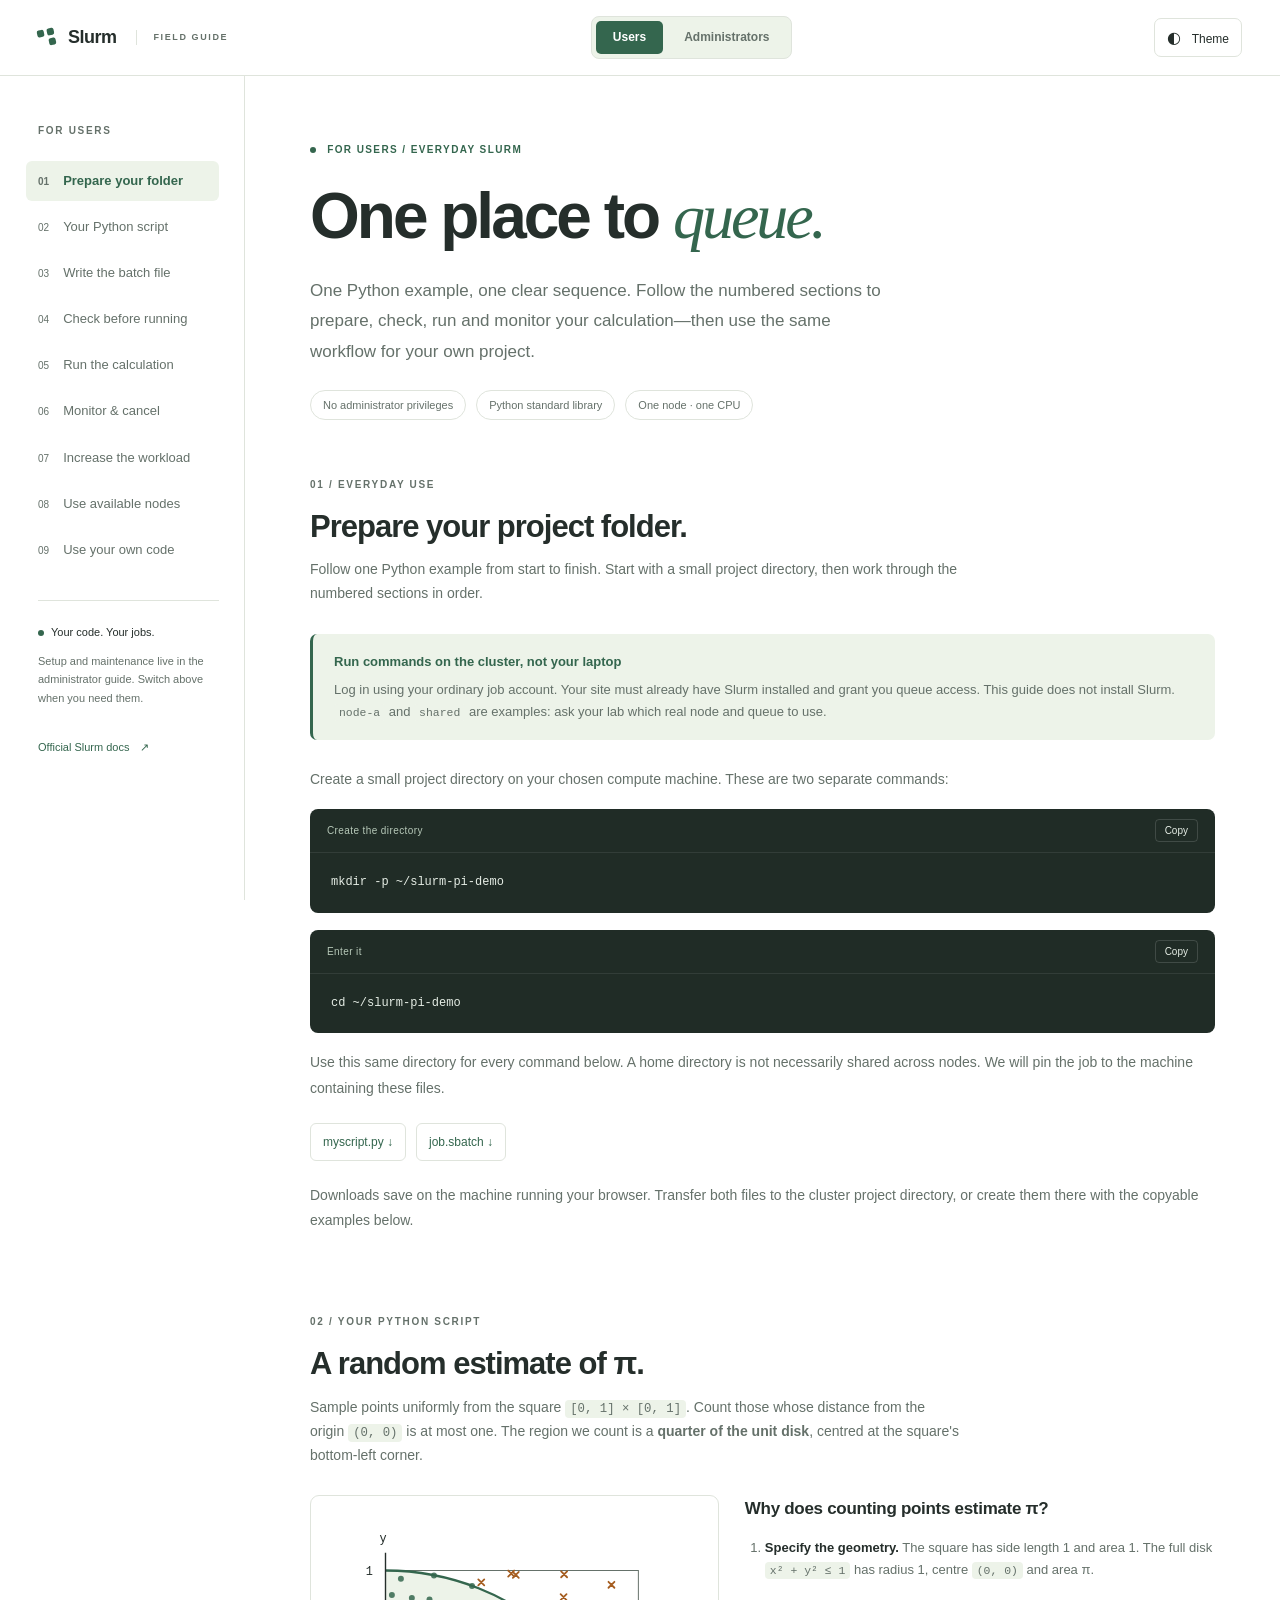
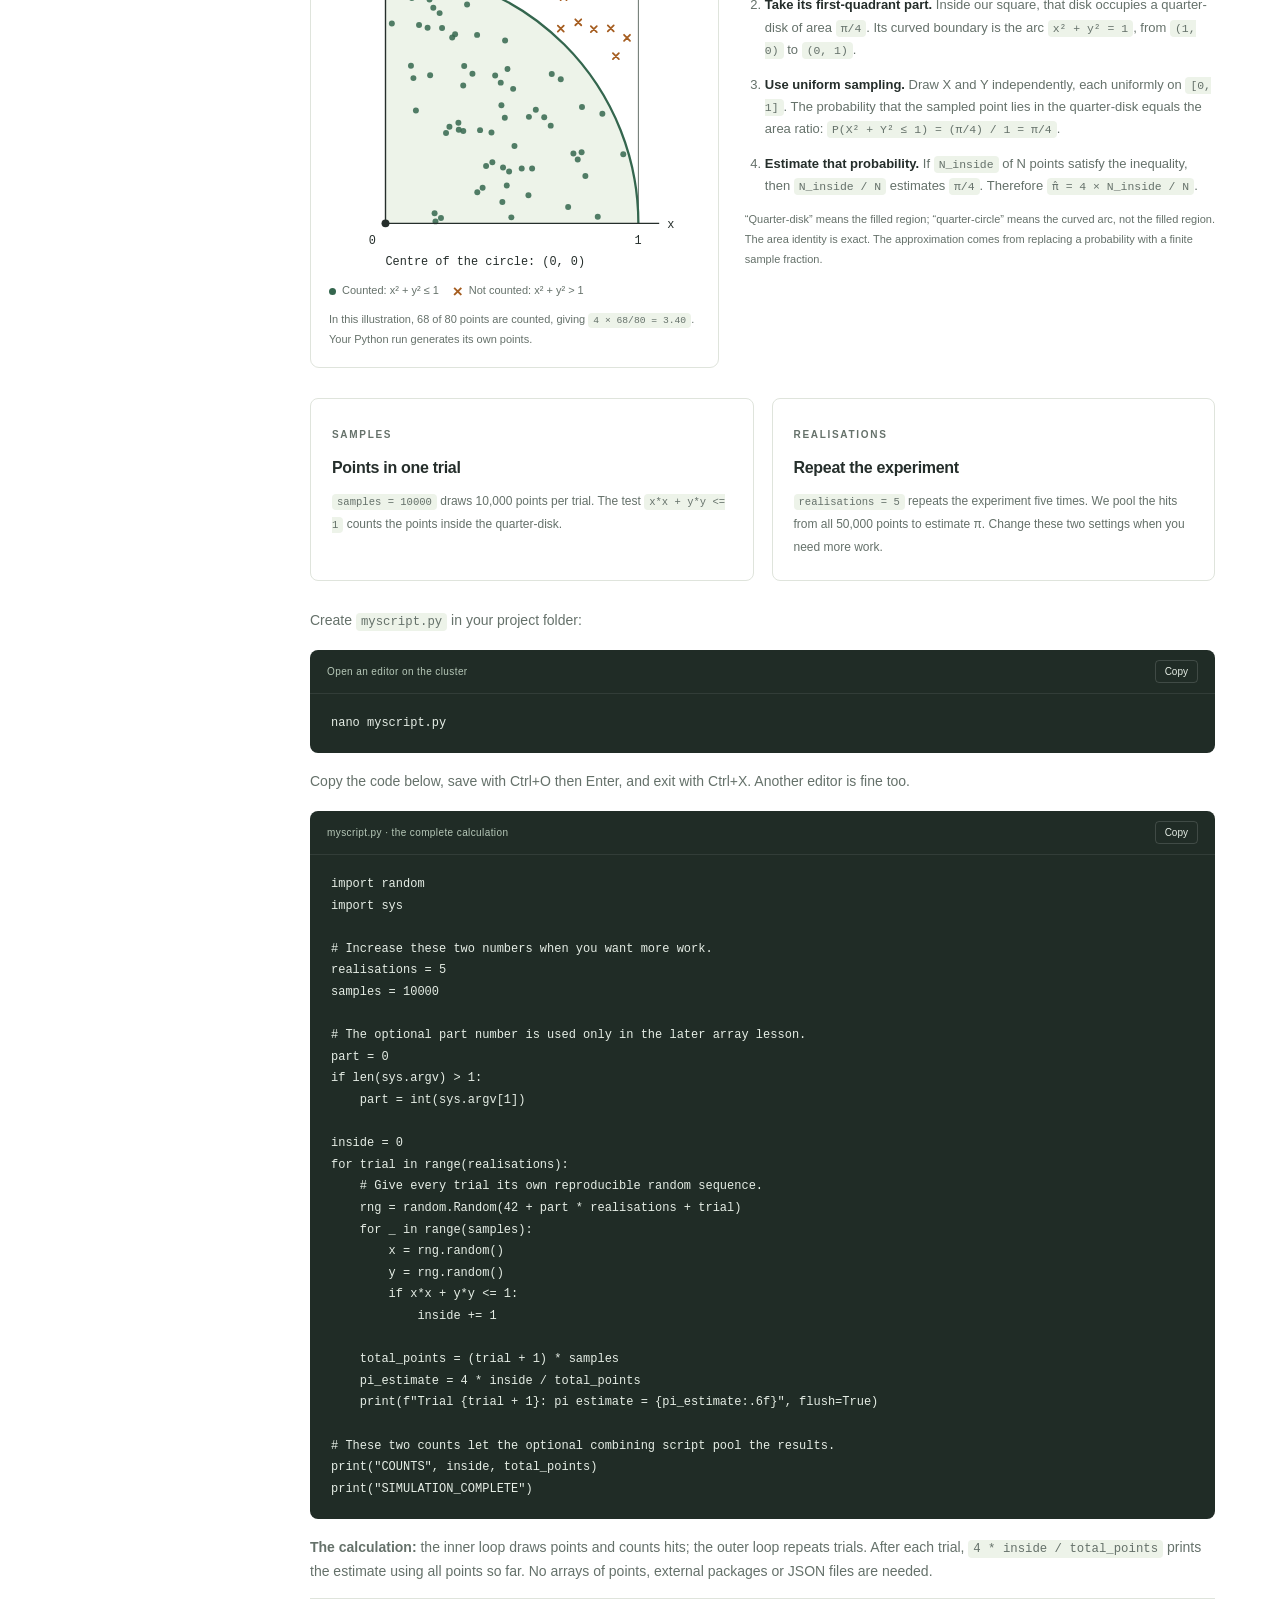
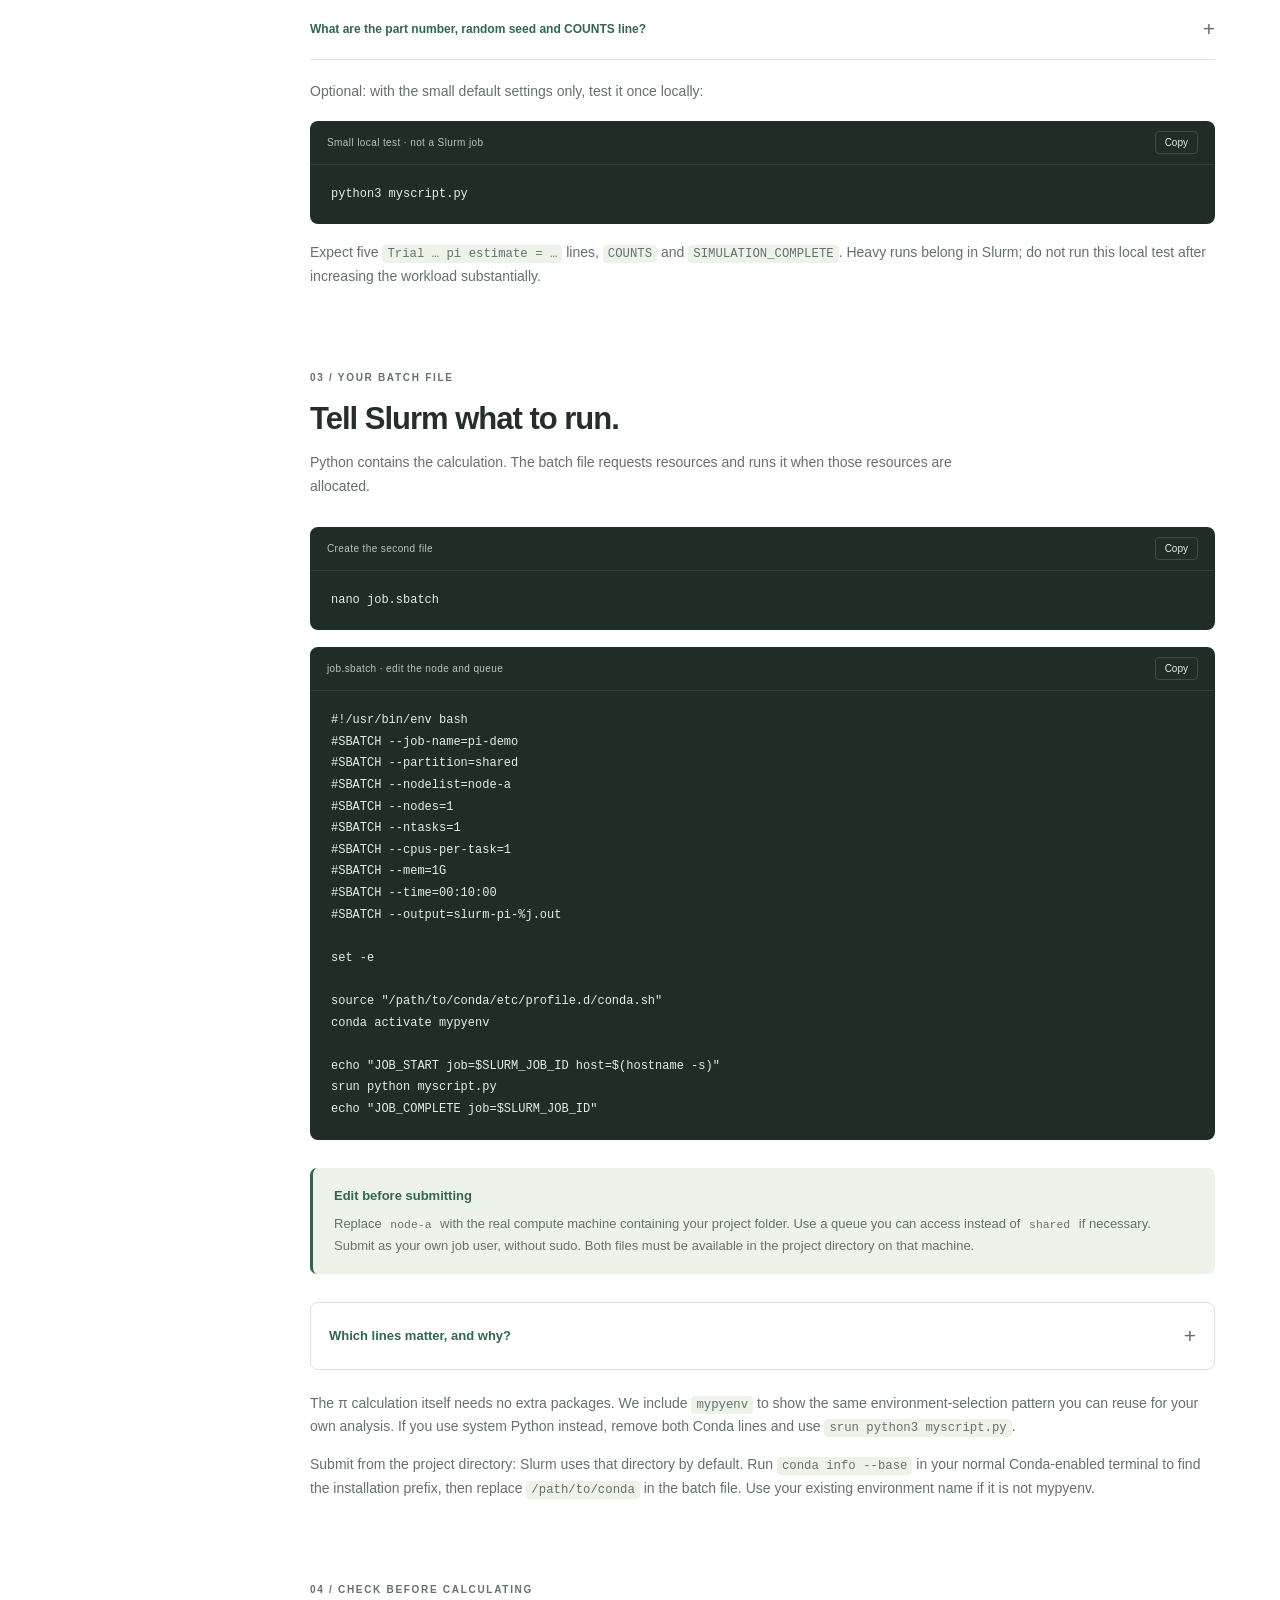
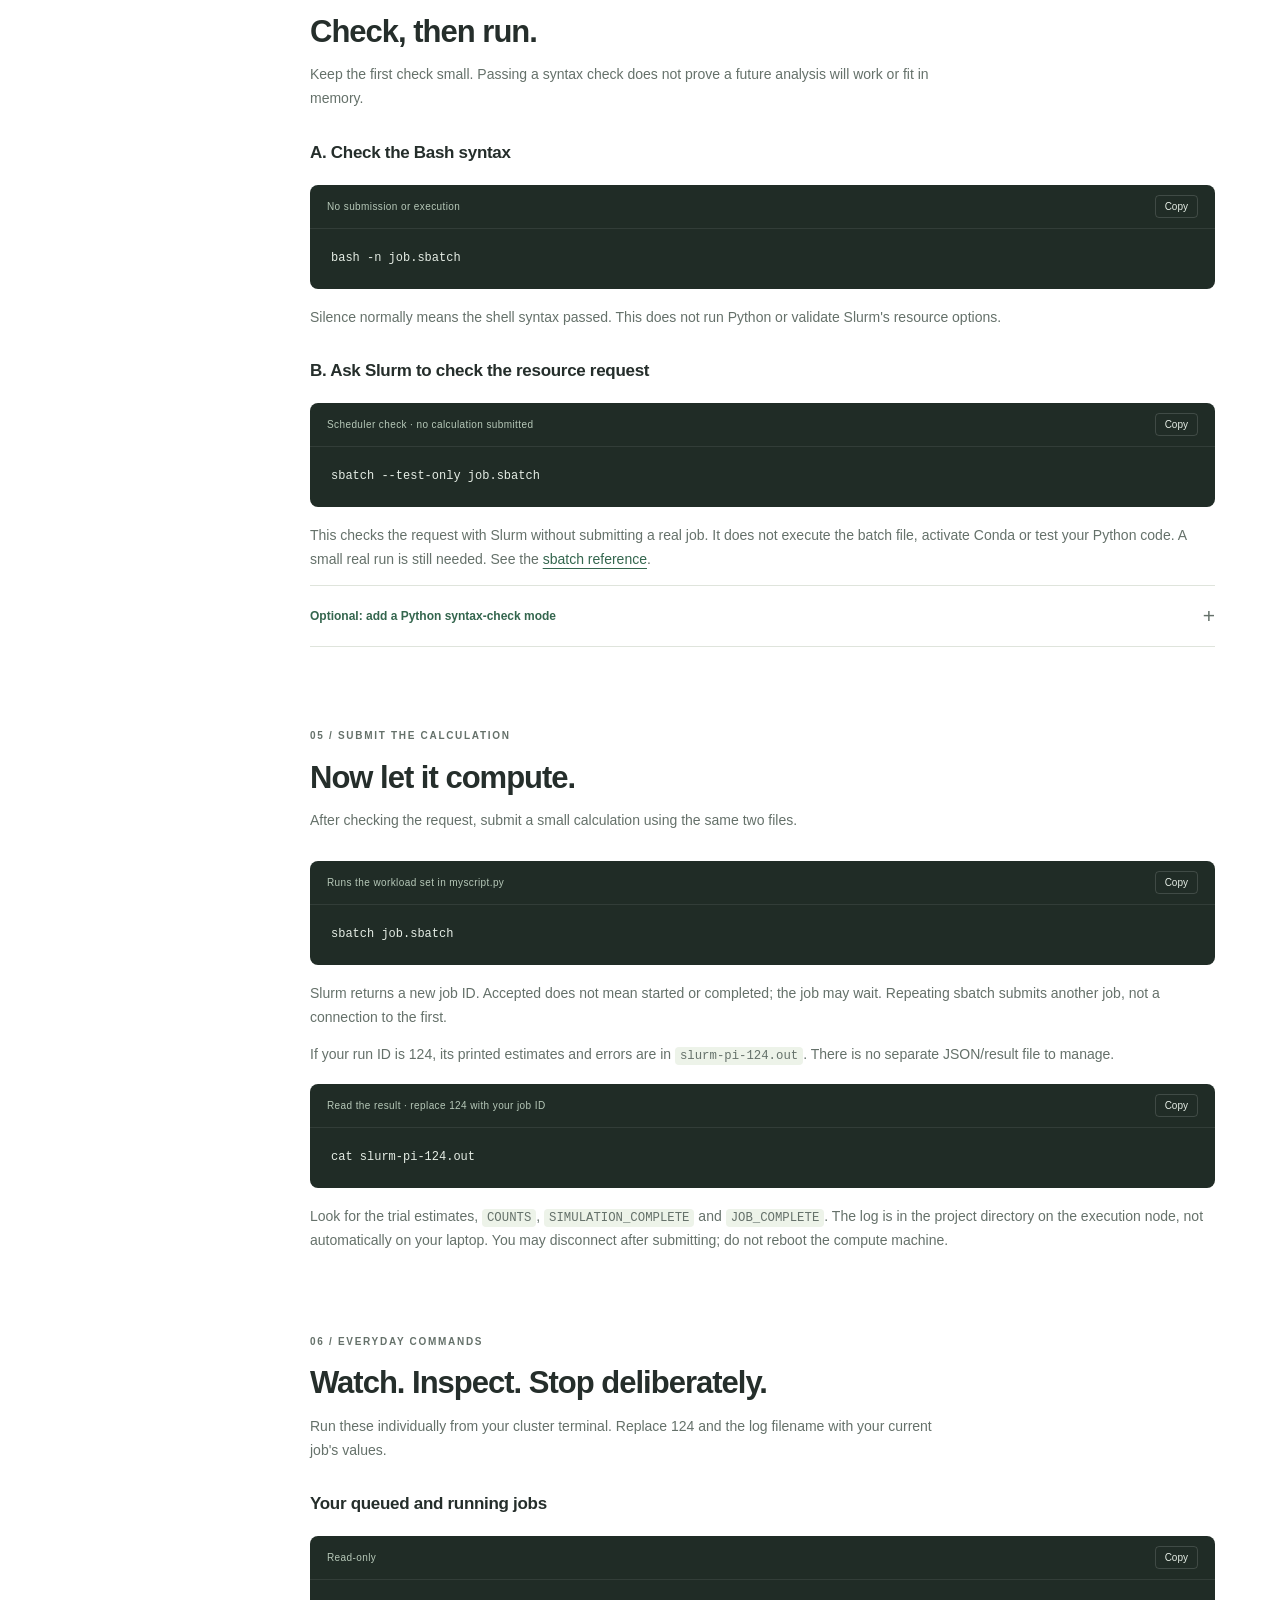
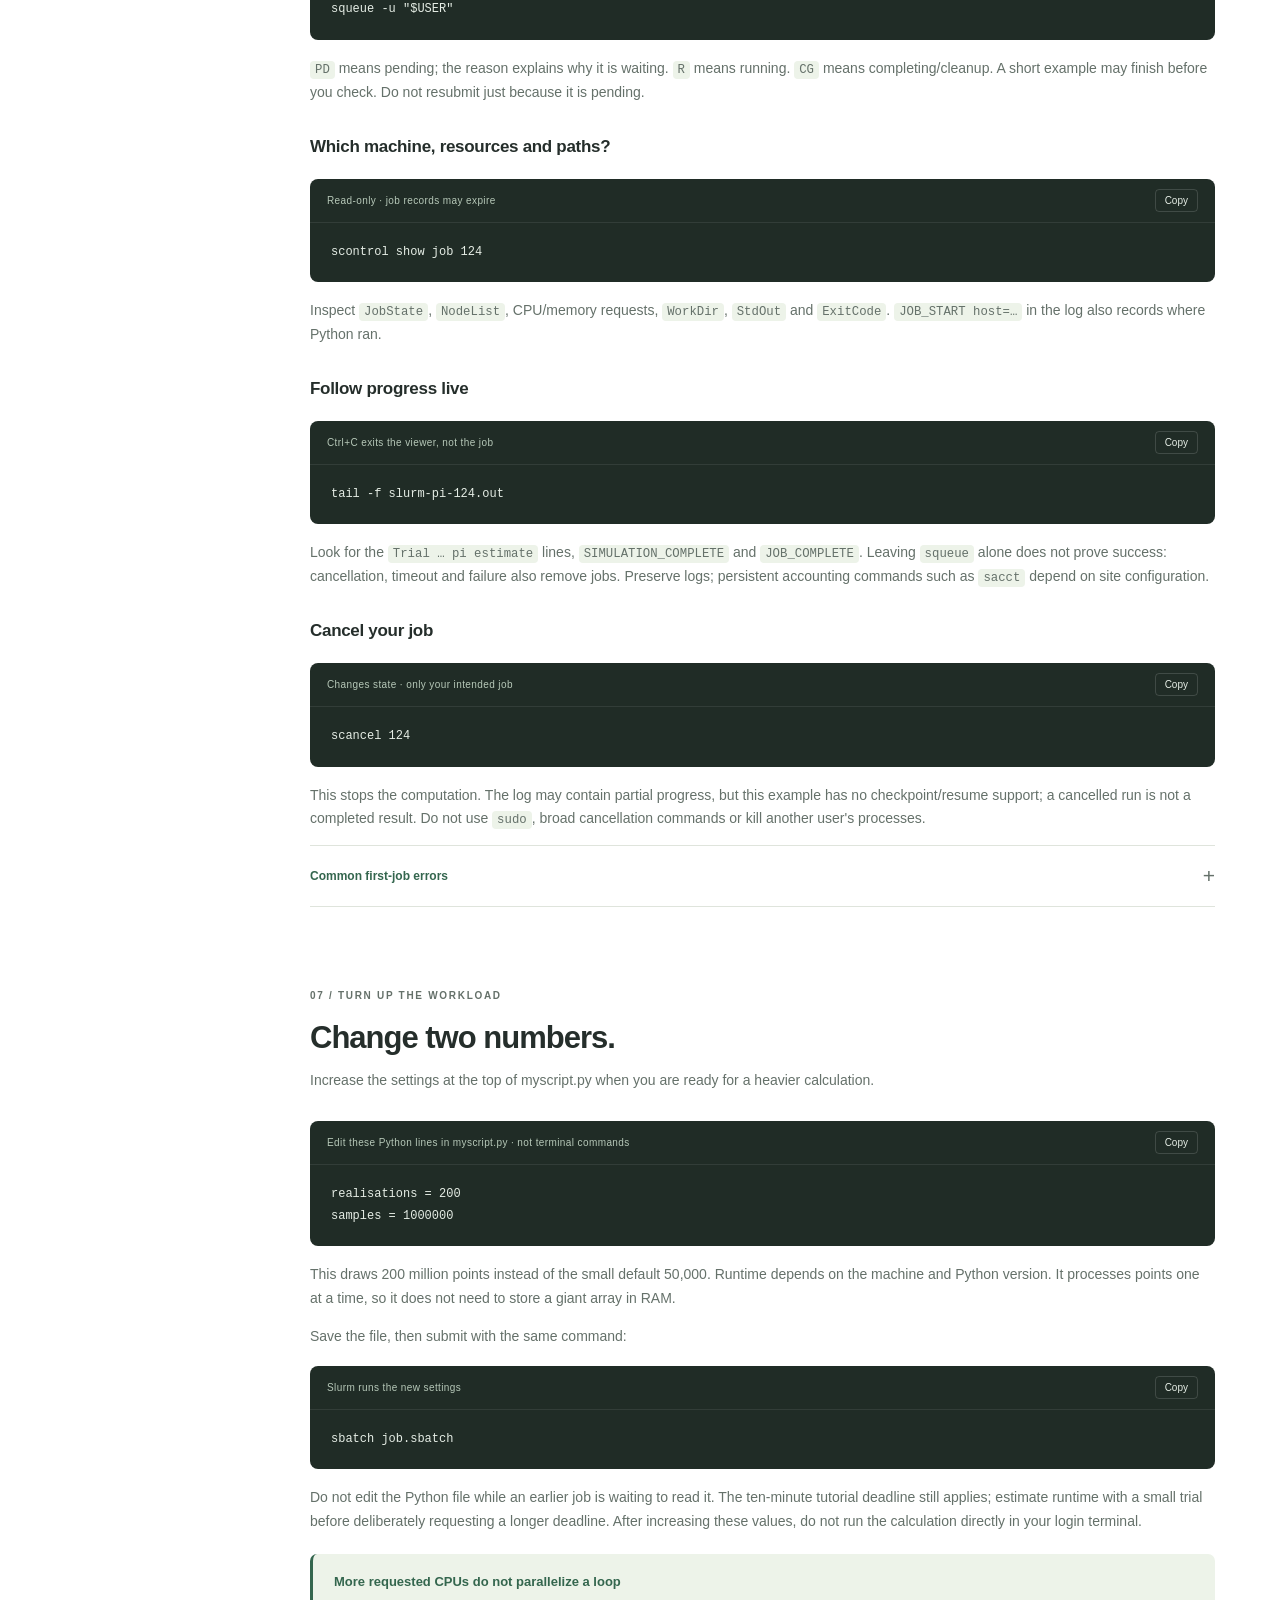
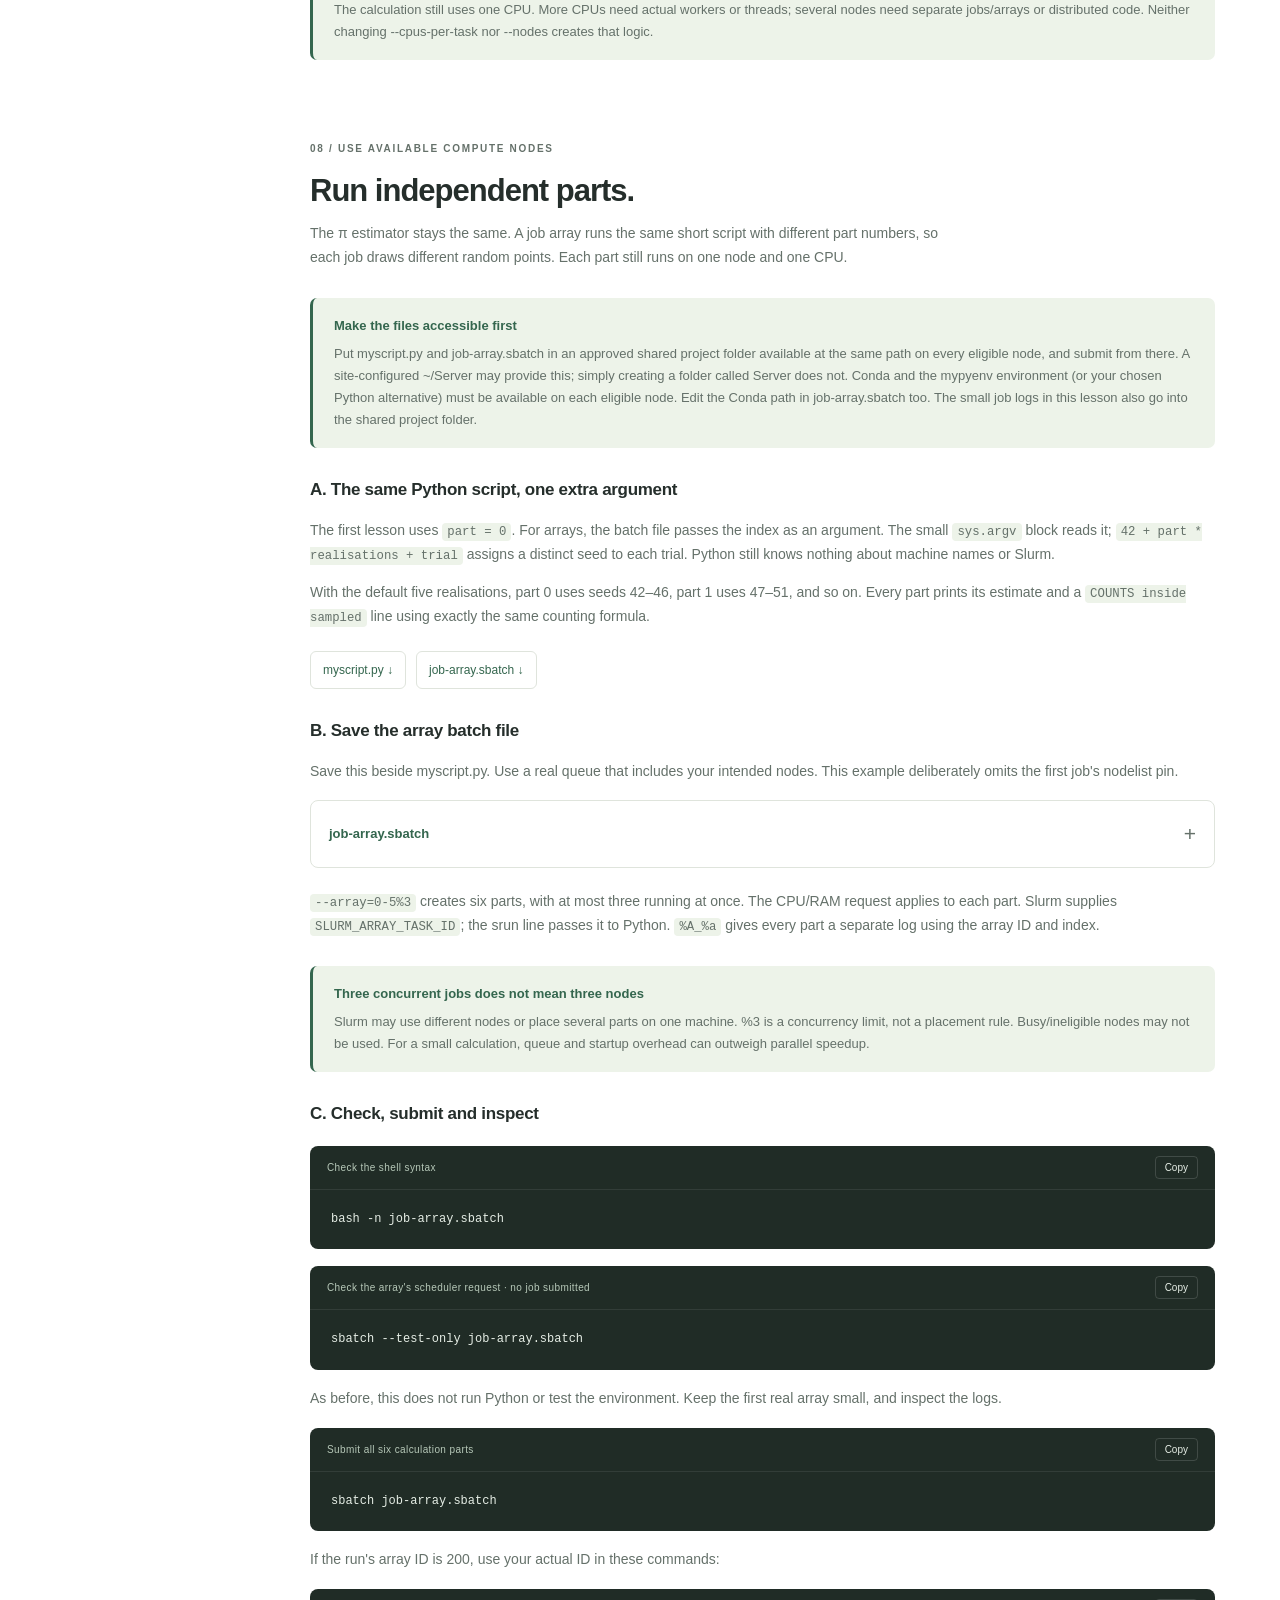
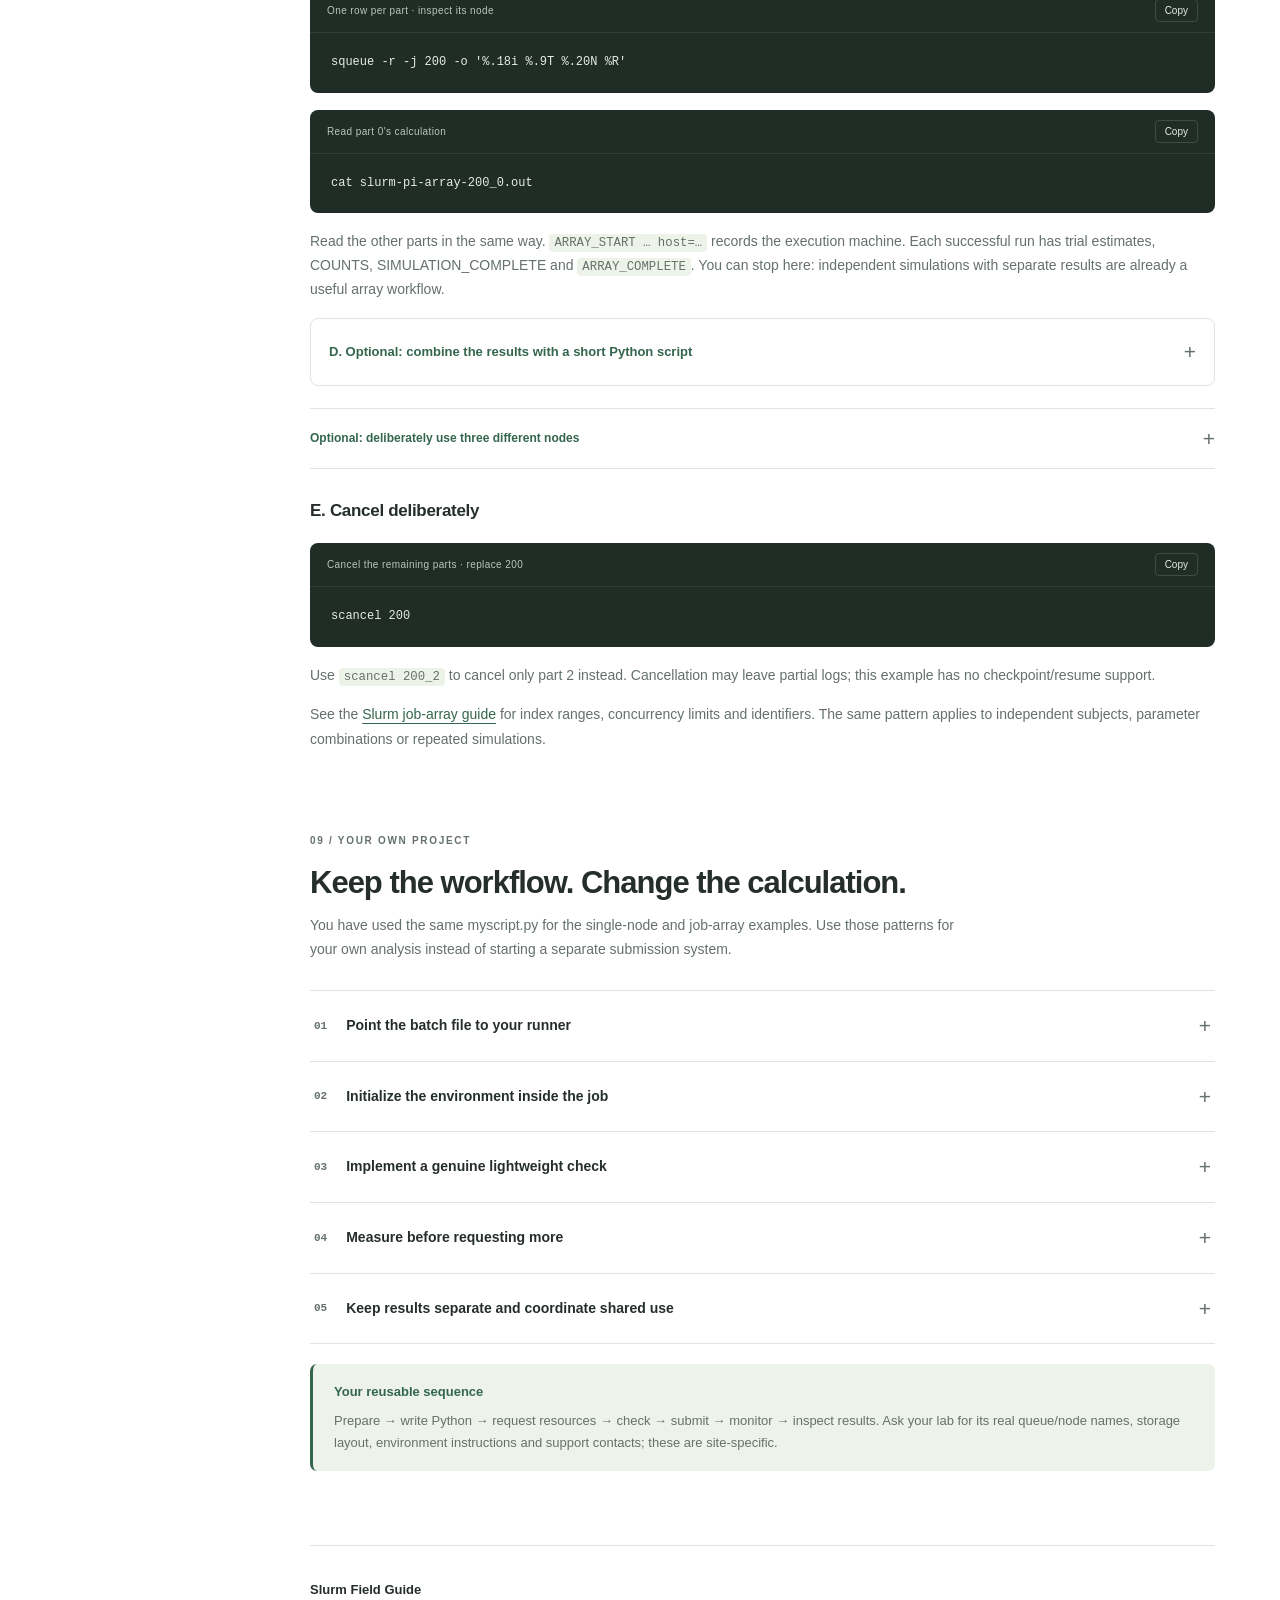
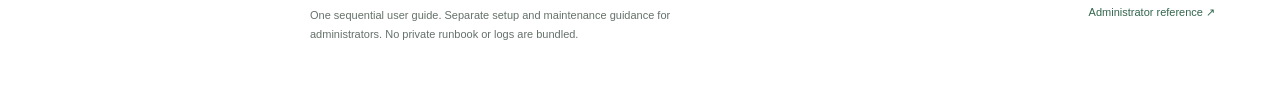
==== commit 4248af9e: "demo example added" ====
--- a/index.html
+++ b/index.html
@@ -5,161 +5,311 @@
   <meta name="viewport" content="width=device-width, initial-scale=1">
   <meta name="description" content="A practical guide to Slurm setup, job submission and maintenance, illustrated with a three-machine demonstration.">
   <meta name="color-scheme" content="light dark">
-  <title>Slurm Field Guide — setup, usage and maintenance</title>
+  <title>Everyday Slurm — from Python to results</title>
   <link rel="stylesheet" href="styles.css">
   <script src="app.js" defer></script>
+  <script src="tutorial.js" defer></script>
 </head>
 <body>
   <a class="skip-link" href="#main">Skip to content</a>
   <header class="topbar">
     <a class="brand" href="#overview" aria-label="Slurm Field Guide home"><span class="brand-mark" aria-hidden="true"><i></i><i></i><i></i></span>Slurm<span class="brand-label">FIELD GUIDE</span></a>
+    <nav class="audience-switch" aria-label="Guide audience">
+      <a href="index.html" aria-current="true">Users</a>
+      <a href="maintenance.html">Administrators</a>
+    </nav>
     <div class="topbar-actions"><button class="theme-toggle" type="button" aria-label="Switch to dark theme">◐ <span>Theme</span></button><button class="menu-toggle" type="button" aria-controls="sidebar" aria-expanded="false">Menu</button></div>
   </header>
   <div class="layout">
     <aside class="sidebar" id="sidebar">
-      <p class="nav-label">IN THIS GUIDE</p>
-      <nav aria-label="Guide sections">
-        <a href="#overview" class="active"><span>01</span> Overview</a>
-        <a href="#setup"><span>02</span> Setup</a>
-        <a href="#usage"><span>03</span> Everyday use</a>
-        <a href="#maintenance"><span>04</span> Maintenance</a>
-        <a href="#next"><span>05</span> What comes next</a>
+      <p class="nav-label">FOR USERS</p>
+      <nav aria-label="User guide">
+        <a href="#usage" class="active"><span>01</span> Prepare your folder</a>
+        <a href="#script"><span>02</span> Your Python script</a>
+        <a href="#batch"><span>03</span> Write the batch file</a>
+        <a href="#check"><span>04</span> Check before running</a>
+        <a href="#run"><span>05</span> Run the calculation</a>
+        <a href="#monitor"><span>06</span> Monitor &amp; cancel</a>
+        <a href="#scale"><span>07</span> Increase the workload</a>
+        <a href="#array"><span>08</span> Use available nodes</a>
+        <a href="#project"><span>09</span> Use your own code</a>
       </nav>
-      <div class="sidebar-note"><span class="status-dot" aria-hidden="true"></span>Setup. Usage. Maintenance.<p>General principles, practical examples. Your site's details belong in its local instructions.</p></div>
+      <div class="sidebar-note"><span class="status-dot" aria-hidden="true"></span>Your code. Your jobs.<p>Setup and maintenance live in the administrator guide. Switch above when you need them.</p></div>
       <a class="reference-link" href="https://slurm.schedmd.com/quickstart.html" target="_blank" rel="noopener noreferrer">Official Slurm docs <span aria-hidden="true">↗</span></a>
     </aside>
     <main id="main">
       <section class="hero" id="overview" aria-labelledby="hero-title">
-        <div class="eyebrow"><span class="status-dot" aria-hidden="true"></span> A PRACTICAL GUIDE TO SLURM</div>
+        <div class="eyebrow"><span class="status-dot" aria-hidden="true"></span> FOR USERS / EVERYDAY SLURM</div>
         <h1 id="hero-title">One place to <em>queue.</em></h1>
-        <p class="hero-description">Understand how to set up Slurm, submit jobs and maintain a cluster. General principles first, with a small demonstration to make them concrete.</p>
-        <div class="hero-actions"><a class="button" href="#usage">Submit your first job <span aria-hidden="true">↗</span></a><a class="text-link" href="#setup">Explore the setup <span aria-hidden="true">↓</span></a></div>
-        <p class="eyebrow">DEMONSTRATION / THREE MACHINES</p>
-        <div class="cluster-strip" aria-label="Illustrative three-machine demonstration, not a required cluster size"><div class="node"><span class="node-icon" aria-hidden="true">▦</span><div><strong>node-a</strong><small>Controller + compute</small></div></div><span class="connector" aria-hidden="true"></span><div class="node"><span class="node-icon" aria-hidden="true">▦</span><div><strong>node-b</strong><small>Compute</small></div></div><span class="connector" aria-hidden="true"></span><div class="node"><span class="node-icon" aria-hidden="true">▦</span><div><strong>node-c</strong><small>Compute</small></div></div></div>
-        <p class="caption">Three machines make the example easy to follow; they are not a requirement. A controller may be dedicated or also compute. Names are fictional; cluster size and roles depend on your site.</p>
-      </section>
-
-      <div class="principles"><article><span class="card-number">01 / ALLOCATE</span><h2>Ask for what you need.</h2><p>CPUs and RAM are reserved for your job. Your program still needs to use the requested workers or threads.</p></article><article><span class="card-number">02 / AGREE ON POLICY</span><h2>Scheduling is a choice.</h2><p>Access, priority and preemption depend on site policy. Desktop headroom and owner queues are useful options for shared workstations, not universal requirements.</p></article><article><span class="card-number">03 / LOCATE YOUR DATA</span><h2>Know where your files live.</h2><p>Slurm does not transfer packages or data. Use shared storage or choose a node where the required files and environment are available.</p></article></div>
-
-      <section class="content-section" id="setup" aria-labelledby="setup-title">
-        <div class="section-heading"><span class="eyebrow">02 / SETUP</span><h2 id="setup-title">The build, in ten steps.</h2><p>A practical starting sequence, not a universal installation recipe. Adapt the software, identity, storage and scheduling choices to your site.</p></div>
+        <p class="hero-description">One Python example, one clear sequence. Follow the numbered sections to prepare, check, run and monitor your calculation—then use the same workflow for your own project.</p>
+        <div class="tutorial-facts"><span>No administrator privileges</span><span>Python standard library</span><span>One node · one CPU</span></div>
+      </section>
+
+      <section class="content-section" id="usage" aria-labelledby="usage-title">
+        <div class="section-heading"><span class="eyebrow">01 / EVERYDAY USE</span><h2 id="usage-title">Prepare your project folder.</h2><p>Follow one Python example from start to finish. Start with a small project directory, then work through the numbered sections in order.</p></div>
+        <div class="notice"><strong>Run commands on the cluster, not your laptop</strong><p>Log in using your ordinary job account. Your site must already have Slurm installed and grant you queue access. This guide does not install Slurm. <code>node-a</code> and <code>shared</code> are examples: ask your lab which real node and queue to use.</p></div>
+        <p>Create a small project directory on your chosen compute machine. These are two separate commands:</p>
+        <div class="code-block"><div class="code-header"><span>Create the directory</span><button class="copy-button" type="button">Copy</button></div><pre><code>mkdir -p ~/slurm-pi-demo</code></pre></div>
+        <div class="code-block"><div class="code-header"><span>Enter it</span><button class="copy-button" type="button">Copy</button></div><pre><code>cd ~/slurm-pi-demo</code></pre></div>
+        <p class="caption">Use this same directory for every command below. A home directory is not necessarily shared across nodes. We will pin the job to the machine containing these files.</p>
+        <nav class="download-links" aria-label="Download tutorial files"><a href="examples/pi-demo/myscript.py" download>myscript.py ↓</a><a href="examples/pi-demo/job.sbatch" download>job.sbatch ↓</a></nav>
+        <p class="caption">Downloads save on the machine running your browser. Transfer both files to the cluster project directory, or create them there with the copyable examples below.</p>
+      </section>
+
+
+
+      <section class="content-section" id="script" aria-labelledby="script-title">
+        <div class="section-heading"><span class="eyebrow">02 / YOUR PYTHON SCRIPT</span><h2 id="script-title">A random estimate of π.</h2><p>Sample points uniformly from the square <code>[0, 1] × [0, 1]</code>. Count those whose distance from the origin <code>(0, 0)</code> is at most one. The region we count is a <strong>quarter of the unit disk</strong>, centred at the square's bottom-left corner.</p></div>
+        <div class="monte-carlo-explanation">
+          <figure class="mc-figure">
+            <svg viewBox="0 0 380 365" role="img" aria-labelledby="mc-title mc-description" data-total="80" data-inside="68">
+              <title id="mc-title">The unit square and the quarter of the unit disk inside it</title>
+              <desc id="mc-description">The square runs from zero to one on both axes. The unit circle is centred at the origin, the square's bottom-left corner. The shaded quarter-disk contains exactly the points with x squared plus y squared at most one. Green dots are counted; crosses in the top-right region are not.</desc>
+              <rect class="mc-square" x="60" y="60" width="255" height="255"/>
+              <path class="mc-region" d="M60,315 L315,315 A255,255 0 0 0 60,60 Z"/>
+              <path class="mc-arc" d="M315,315 A255,255 0 0 0 60,60"/>
+              <circle class="mc-inside" data-sample="inside" data-x="0.28830337" data-y="0.39779434" cx="133.52" cy="213.56" r="3"/>
+              <circle class="mc-inside" data-sample="inside" data-x="0.85759553" data-y="0.43387949" cx="278.69" cy="204.36" r="3"/>
+              <circle class="mc-inside" data-sample="inside" data-x="0.49766557" data-y="0.02381849" cx="186.90" cy="308.93" r="3"/>
+              <path class="mc-outside" data-sample="outside" data-x="0.70635632" data-y="0.98507273" d="M237.12,60.81 l6,6 m-6,0 l6,-6"/>
+              <circle class="mc-inside" data-sample="inside" data-x="0.42254037" data-y="0.24141565" cx="167.75" cy="253.44" r="3"/>
+              <circle class="mc-inside" data-sample="inside" data-x="0.62766927" data-y="0.41943885" cx="220.06" cy="208.04" r="3"/>
+              <circle class="mc-inside" data-sample="inside" data-x="0.69312647" data-y="0.57019552" cx="236.75" cy="169.60" r="3"/>
+              <circle class="mc-inside" data-sample="inside" data-x="0.94030311" data-y="0.27342753" cx="299.78" cy="245.28" r="3"/>
+              <circle class="mc-inside" data-sample="inside" data-x="0.19769831" data-y="0.00779895" cx="110.41" cy="313.01" r="3"/>
+              <circle class="mc-inside" data-sample="inside" data-x="0.77704103" data-y="0.46059796" cx="258.15" cy="197.55" r="3"/>
+              <circle class="mc-inside" data-sample="inside" data-x="0.06093854" data-y="0.96697068" cx="75.54" cy="68.42" r="3"/>
+              <circle class="mc-inside" data-sample="inside" data-x="0.11037644" data-y="0.57441429" cx="88.15" cy="168.52" r="3"/>
+              <circle class="mc-inside" data-sample="inside" data-x="0.17402842" data-y="0.88548372" cx="104.38" cy="89.20" r="3"/>
+              <circle class="mc-inside" data-sample="inside" data-x="0.02527908" data-y="0.90295504" cx="66.45" cy="84.75" r="3"/>
+              <circle class="mc-inside" data-sample="inside" data-x="0.47962086" data-y="0.14954016" cx="182.30" cy="276.87" r="3"/>
+              <circle class="mc-inside" data-sample="inside" data-x="0.56715651" data-y="0.42116173" cx="204.62" cy="207.60" r="3"/>
+              <circle class="mc-inside" data-sample="inside" data-x="0.46482149" data-y="0.22127364" cx="178.53" cy="258.58" r="3"/>
+              <circle class="mc-inside" data-sample="inside" data-x="0.74313575" data-y="0.27625138" cx="249.50" cy="244.56" r="3"/>
+              <circle class="mc-inside" data-sample="inside" data-x="0.56530234" data-y="0.11097837" cx="204.15" cy="286.70" r="3"/>
+              <circle class="mc-inside" data-sample="inside" data-x="0.50479043" data-y="0.53191823" cx="188.72" cy="179.36" r="3"/>
+              <circle class="mc-inside" data-sample="inside" data-x="0.43367348" data-y="0.58468966" cx="170.59" cy="165.90" r="3"/>
+              <circle class="mc-inside" data-sample="inside" data-x="0.79043808" data-y="0.18694945" cx="261.56" cy="267.33" r="3"/>
+              <circle class="mc-inside" data-sample="inside" data-x="0.27523739" data-y="0.74774108" cx="130.19" cy="124.33" r="3"/>
+              <path class="mc-outside" data-sample="outside" data-x="0.95513284" data-y="0.73387992" d="M300.56,124.86 l6,6 m-6,0 l6,-6"/>
+              <path class="mc-outside" data-sample="outside" data-x="0.70425116" data-y="0.89492313" d="M236.58,83.79 l6,6 m-6,0 l6,-6"/>
+              <circle class="mc-inside" data-sample="inside" data-x="0.16647845" data-y="0.77331106" cx="102.45" cy="117.81" r="3"/>
+              <path class="mc-outside" data-sample="outside" data-x="0.82382153" data-y="0.76786853" d="M267.07,116.19 l6,6 m-6,0 l6,-6"/>
+              <circle class="mc-inside" data-sample="inside" data-x="0.59438651" data-y="0.44951878" cx="211.57" cy="200.37" r="3"/>
+              <circle class="mc-inside" data-sample="inside" data-x="0.48255771" data-y="0.61028896" cx="183.05" cy="159.38" r="3"/>
+              <circle class="mc-inside" data-sample="inside" data-x="0.47290518" data-y="0.72297543" cx="180.59" cy="130.64" r="3"/>
+              <path class="mc-outside" data-sample="outside" data-x="0.91110703" data-y="0.66168855" d="M289.33,143.27 l6,6 m-6,0 l6,-6"/>
+              <circle class="mc-inside" data-sample="inside" data-x="0.36224299" data-y="0.74541083" cx="152.37" cy="124.92" r="3"/>
+              <circle class="mc-inside" data-sample="inside" data-x="0.19169838" data-y="0.98017870" cx="108.88" cy="65.05" r="3"/>
+              <circle class="mc-inside" data-sample="inside" data-x="0.18911318" data-y="0.85303737" cx="108.22" cy="97.48" r="3"/>
+              <circle class="mc-inside" data-sample="inside" data-x="0.26381851" data-y="0.73501969" cx="127.27" cy="127.57" r="3"/>
+              <path class="mc-outside" data-sample="outside" data-x="0.89352320" data-y="0.94356419" d="M284.85,71.39 l6,6 m-6,0 l6,-6"/>
+              <circle class="mc-inside" data-sample="inside" data-x="0.41914608" data-y="0.35951369" cx="166.88" cy="223.32" r="3"/>
+              <circle class="mc-inside" data-sample="inside" data-x="0.76013458" data-y="0.25262538" cx="253.83" cy="250.58" r="3"/>
+              <circle class="mc-inside" data-sample="inside" data-x="0.48886858" data-y="0.20487438" cx="184.66" cy="262.76" r="3"/>
+              <path class="mc-outside" data-sample="outside" data-x="0.76231811" data-y="0.79524726" d="M251.39,109.21 l6,6 m-6,0 l6,-6"/>
+              <circle class="mc-inside" data-sample="inside" data-x="0.17650702" data-y="0.58569818" cx="105.01" cy="165.65" r="3"/>
+              <path class="mc-outside" data-sample="outside" data-x="0.49702933" data-y="0.98797976" d="M183.74,60.07 l6,6 m-6,0 l6,-6"/>
+              <circle class="mc-inside" data-sample="inside" data-x="0.23937347" data-y="0.35766198" cx="121.04" cy="223.80" r="3"/>
+              <circle class="mc-inside" data-sample="inside" data-x="0.53862933" data-y="0.21731679" cx="197.35" cy="259.58" r="3"/>
+              <circle class="mc-inside" data-sample="inside" data-x="0.47178635" data-y="0.41807246" cx="180.31" cy="208.39" r="3"/>
+              <circle class="mc-inside" data-sample="inside" data-x="0.28977584" data-y="0.37003076" cx="133.89" cy="220.64" r="3"/>
+              <path class="mc-outside" data-sample="outside" data-x="0.69316864" data-y="0.76989196" d="M233.76,115.68 l6,6 m-6,0 l6,-6"/>
+              <circle class="mc-inside" data-sample="inside" data-x="0.65750971" data-y="0.59104607" cx="227.66" cy="164.28" r="3"/>
+              <circle class="mc-inside" data-sample="inside" data-x="0.19415377" data-y="0.03986597" cx="109.51" cy="304.83" r="3"/>
+              <circle class="mc-inside" data-sample="inside" data-x="0.13266160" data-y="0.78447672" cx="93.83" cy="114.96" r="3"/>
+              <circle class="mc-inside" data-sample="inside" data-x="0.34382443" data-y="0.59137704" cx="147.68" cy="164.20" r="3"/>
+              <circle class="mc-inside" data-sample="inside" data-x="0.10070404" data-y="0.62345298" cx="85.68" cy="156.02" r="3"/>
+              <circle class="mc-inside" data-sample="inside" data-x="0.31120914" data-y="0.62265044" cx="139.36" cy="156.22" r="3"/>
+              <circle class="mc-inside" data-sample="inside" data-x="0.46217380" data-y="0.08436213" cx="177.85" cy="293.49" r="3"/>
+              <circle class="mc-inside" data-sample="inside" data-x="0.10416164" data-y="0.89093625" cx="86.56" cy="87.81" r="3"/>
+              <path class="mc-outside" data-sample="outside" data-x="0.89078959" data-y="0.77112819" d="M284.15,115.36 l6,6 m-6,0 l6,-6"/>
+              <path class="mc-outside" data-sample="outside" data-x="0.37874812" data-y="0.95329302" d="M153.58,68.91 l6,6 m-6,0 l6,-6"/>
+              <circle class="mc-inside" data-sample="inside" data-x="0.30738998" data-y="0.54515582" cx="138.38" cy="175.99" r="3"/>
+              <circle class="mc-inside" data-sample="inside" data-x="0.72226721" data-y="0.06459811" cx="244.18" cy="298.53" r="3"/>
+              <circle class="mc-inside" data-sample="inside" data-x="0.39781679" data-y="0.22656321" cx="161.44" cy="257.23" r="3"/>
+              <circle class="mc-inside" data-sample="inside" data-x="0.36302782" data-y="0.12340939" cx="152.57" cy="283.53" r="3"/>
+              <circle class="mc-inside" data-sample="inside" data-x="0.25286862" data-y="0.38232906" cx="124.48" cy="217.51" r="3"/>
+              <circle class="mc-inside" data-sample="inside" data-x="0.51000980" data-y="0.30630373" cx="190.05" cy="236.89" r="3"/>
+              <circle class="mc-inside" data-sample="inside" data-x="0.45844985" data-y="0.46697859" cx="176.90" cy="195.92" r="3"/>
+              <circle class="mc-inside" data-sample="inside" data-x="0.77553239" data-y="0.28131688" cx="257.76" cy="243.26" r="3"/>
+              <circle class="mc-inside" data-sample="inside" data-x="0.21403980" data-y="0.83143368" cx="114.58" cy="102.98" r="3"/>
+              <circle class="mc-inside" data-sample="inside" data-x="0.38405545" data-y="0.14110997" cx="157.93" cy="279.02" r="3"/>
+              <circle class="mc-inside" data-sample="inside" data-x="0.30760735" data-y="0.36565199" cx="138.44" cy="221.76" r="3"/>
+              <circle class="mc-inside" data-sample="inside" data-x="0.12023863" data-y="0.44648761" cx="90.66" cy="201.15" r="3"/>
+              <circle class="mc-inside" data-sample="inside" data-x="0.02509578" data-y="0.79068021" cx="66.40" cy="113.38" r="3"/>
+              <circle class="mc-inside" data-sample="inside" data-x="0.21938318" data-y="0.02089250" cx="115.94" cy="309.67" r="3"/>
+              <circle class="mc-inside" data-sample="inside" data-x="0.32260292" data-y="0.86574633" cx="142.26" cy="94.23" r="3"/>
+              <circle class="mc-inside" data-sample="inside" data-x="0.65338169" data-y="0.38650162" cx="226.61" cy="216.44" r="3"/>
+              <circle class="mc-inside" data-sample="inside" data-x="0.83938168" data-y="0.02601600" cx="274.04" cy="308.37" r="3"/>
+              <path class="mc-outside" data-sample="outside" data-x="0.51530061" data-y="0.98254898" d="M188.40,61.45 l6,6 m-6,0 l6,-6"/>
+              <circle class="mc-inside" data-sample="inside" data-x="0.57978581" data-y="0.21663791" cx="207.85" cy="259.76" r="3"/>
+              <circle class="mc-inside" data-sample="inside" data-x="0.45572059" data-y="0.55649997" cx="176.21" cy="173.09" r="3"/>
+              <circle class="mc-inside" data-sample="inside" data-x="0.34228606" data-y="0.93870332" cx="147.28" cy="75.63" r="3"/>
+              <circle class="mc-inside" data-sample="inside" data-x="0.37395962" data-y="0.36870217" cx="155.36" cy="220.98" r="3"/>
+              <circle class="mc-inside" data-sample="inside" data-x="0.22368155" data-y="0.77274453" cx="117.04" cy="117.95" r="3"/>
+              <path class="mc-axes" d="M60,42 V315 H336"/>
+              <circle class="mc-origin" cx="60" cy="315" r="4"/>
+              <g class="mc-labels"><text x="43" y="336">0</text><text x="311" y="336">1</text><text x="40" y="65">1</text><text x="344" y="320">x</text><text x="54" y="31">y</text><text x="60" y="357">Centre of the circle: (0, 0)</text></g>
+            </svg>
+            <figcaption><span class="mc-legend"><span><i class="mc-dot" aria-hidden="true"></i>Counted: x² + y² ≤ 1</span><span><b class="mc-cross" aria-hidden="true">×</b>Not counted: x² + y² &gt; 1</span></span>In this illustration, 68 of 80 points are counted, giving <code>4 × 68/80 = 3.40</code>. Your Python run generates its own points.</figcaption>
+          </figure>
+          <div class="mc-reasoning">
+            <h3>Why does counting points estimate π?</h3>
+            <ol>
+              <li><strong>Specify the geometry.</strong> The square has side length 1 and area 1. The full disk <code>x² + y² ≤ 1</code> has radius 1, centre <code>(0, 0)</code> and area π.</li>
+              <li><strong>Take its first-quadrant part.</strong> Inside our square, that disk occupies a quarter-disk of area <code>π/4</code>. Its curved boundary is the arc <code>x² + y² = 1</code>, from <code>(1, 0)</code> to <code>(0, 1)</code>.</li>
+              <li><strong>Use uniform sampling.</strong> Draw X and Y independently, each uniformly on <code>[0, 1]</code>. The probability that the sampled point lies in the quarter-disk equals the area ratio: <code>P(X² + Y² ≤ 1) = (π/4) / 1 = π/4</code>.</li>
+              <li><strong>Estimate that probability.</strong> If <code>N_inside</code> of N points satisfy the inequality, then <code>N_inside / N</code> estimates <code>π/4</code>. Therefore <code>π̂ = 4 × N_inside / N</code>.</li>
+            </ol>
+            <p class="caption">“Quarter-disk” means the filled region; “quarter-circle” means the curved arc, not the filled region. The area identity is exact. The approximation comes from replacing a probability with a finite sample fraction.</p>
+          </div>
+        </div>
+        <div class="two-column"><article class="mini-card"><span class="card-number">SAMPLES</span><h3>Points in one trial</h3><p><code>samples = 10000</code> draws 10,000 points per trial. The test <code>x*x + y*y &lt;= 1</code> counts the points inside the quarter-disk.</p></article><article class="mini-card"><span class="card-number">REALISATIONS</span><h3>Repeat the experiment</h3><p><code>realisations = 5</code> repeats the experiment five times. We pool the hits from all 50,000 points to estimate π. Change these two settings when you need more work.</p></article></div>
+        <p>Create <code>myscript.py</code> in your project folder:</p>
+        <div class="code-block"><div class="code-header"><span>Open an editor on the cluster</span><button class="copy-button" type="button">Copy</button></div><pre><code>nano myscript.py</code></pre></div>
+        <p>Copy the code below, save with Ctrl+O then Enter, and exit with Ctrl+X. Another editor is fine too.</p>
+        <div class="code-block" data-example-source="examples/pi-demo/myscript.py"><div class="code-header"><span>myscript.py · the complete calculation</span><button class="copy-button" type="button" disabled>Copy</button></div><pre><code>Loading downloadable source…</code></pre></div>
+        <noscript><p>Use the <a href="examples/pi-demo/myscript.py" download>myscript.py download</a> to read the code.</p></noscript>
+        <p><strong>The calculation:</strong> the inner loop draws points and counts hits; the outer loop repeats trials. After each trial, <code>4 * inside / total_points</code> prints the estimate using all points so far. No arrays of points, external packages or JSON files are needed.</p>
+        <details class="command-explainer"><summary>What are the part number, random seed and COUNTS line? <span class="expand" aria-hidden="true">+</span></summary><div class="step-body"><p>For now, leave <code>part = 0</code>. A fixed seed makes repeated runs reproducible; each trial gets a different seed. The optional argument read through <code>sys.argv</code> is used only in the later array lesson to assign different random sequences to different jobs. Python does not need to know machine names.</p><p>The final <code>COUNTS</code> line records how many points were inside and how many were sampled. It lets the optional combining script pool results later. It does not change the estimator.</p></div></details>
+        <p>Optional: with the small default settings only, test it once locally:</p>
+        <div class="code-block"><div class="code-header"><span>Small local test · not a Slurm job</span><button class="copy-button" type="button">Copy</button></div><pre><code>python3 myscript.py</code></pre></div>
+        <p>Expect five <code>Trial … pi estimate = …</code> lines, <code>COUNTS</code> and <code>SIMULATION_COMPLETE</code>. Heavy runs belong in Slurm; do not run this local test after increasing the workload substantially.</p>
+      </section>
+
+      <section class="content-section" id="batch" aria-labelledby="batch-title">
+        <div class="section-heading"><span class="eyebrow">03 / YOUR BATCH FILE</span><h2 id="batch-title">Tell Slurm what to run.</h2><p>Python contains the calculation. The batch file requests resources and runs it when those resources are allocated.</p></div>
+        <div class="code-block"><div class="code-header"><span>Create the second file</span><button class="copy-button" type="button">Copy</button></div><pre><code>nano job.sbatch</code></pre></div>
+        <div class="code-block" data-example-source="examples/pi-demo/job.sbatch"><div class="code-header"><span>job.sbatch · edit the node and queue</span><button class="copy-button" type="button" disabled>Copy</button></div><pre><code>Loading downloadable source…</code></pre></div>
+        <noscript><p>Use the <a href="examples/pi-demo/job.sbatch" download>job.sbatch download</a> to read the source.</p></noscript>
+        <div class="notice warning"><strong>Edit before submitting</strong><p>Replace <code>node-a</code> with the real compute machine containing your project folder. Use a queue you can access instead of <code>shared</code> if necessary. Submit as your own job user, without sudo. Both files must be available in the project directory on that machine.</p></div>
+        <details class="example-explainer" id="batch-explanation"><summary><span>Which lines matter, and why?</span><span class="expand" aria-hidden="true">+</span></summary><div class="line-notes">
+          <details><summary><code>#SBATCH --partition · --nodelist</code><span class="expand" aria-hidden="true">+</span></summary><p>Choose an allowed queue and the machine containing the project. Slurm transfers the batch file, not neighboring Python or input files.</p></details>
+          <details><summary><code>--nodes=1 · --ntasks=1 · --cpus-per-task=1</code><span class="expand" aria-hidden="true">+</span></summary><p>One machine, one Python task, one CPU slot. This code is serial: more requested CPUs do not create workers.</p></details>
+          <details><summary><code>--mem=1G · --time=00:10:00</code><span class="expand" aria-hidden="true">+</span></summary><p>Request 1 GiB total RAM and a ten-minute job deadline. These are teaching choices, not lab-wide limits. Slurm may stop the job at the deadline or if it exceeds enforced memory limits.</p></details>
+          <details><summary><code>--job-name · --output=slurm-pi-%j.out</code><span class="expand" aria-hidden="true">+</span></summary><p>The name labels your job; %j becomes its job ID in the log filename. Printed output and ordinary errors go into that log.</p></details>
+          <details><summary><code>source … conda.sh · conda activate mypyenv</code><span class="expand" aria-hidden="true">+</span></summary><p>Load Conda in the batch shell, then select the Python environment named mypyenv. Replace /path/to/conda with your actual Conda installation path. The environment must already exist on the execution machine; activation does not install packages.</p></details>
+          <details><summary><code>srun python myscript.py</code><span class="expand" aria-hidden="true">+</span></summary><p>Launch the calculation using Python from the activated environment, inside Slurm's allocated resources.</p></details>
+          <details><summary><code>set -e · JOB_START · JOB_COMPLETE</code><span class="expand" aria-hidden="true">+</span></summary><p>The echo lines mark the beginning and successful end in the log. set -e stops this simple script if environment setup or srun fails, so it does not falsely print JOB_COMPLETE. Slurm supplies $SLURM_JOB_ID; hostname reports the execution machine.</p></details>
+        </div></details>
+        <p>The π calculation itself needs no extra packages. We include <code>mypyenv</code> to show the same environment-selection pattern you can reuse for your own analysis. If you use system Python instead, remove both Conda lines and use <code>srun python3 myscript.py</code>.</p>
+        <p>Submit from the project directory: Slurm uses that directory by default. Run <code>conda info --base</code> in your normal Conda-enabled terminal to find the installation prefix, then replace <code>/path/to/conda</code> in the batch file. Use your existing environment name if it is not mypyenv.</p>
+      </section>
+
+      <section class="content-section" id="check" aria-labelledby="check-title">
+        <div class="section-heading"><span class="eyebrow">04 / CHECK BEFORE CALCULATING</span><h2 id="check-title">Check, then run.</h2><p>Keep the first check small. Passing a syntax check does not prove a future analysis will work or fit in memory.</p></div>
+        <h3>A. Check the Bash syntax</h3>
+        <div class="code-block"><div class="code-header"><span>No submission or execution</span><button class="copy-button" type="button">Copy</button></div><pre><code>bash -n job.sbatch</code></pre></div>
+        <p>Silence normally means the shell syntax passed. This does not run Python or validate Slurm's resource options.</p>
+        <h3>B. Ask Slurm to check the resource request</h3>
+        <div class="code-block"><div class="code-header"><span>Scheduler check · no calculation submitted</span><button class="copy-button" type="button">Copy</button></div><pre><code>sbatch --test-only job.sbatch</code></pre></div>
+        <p>This checks the request with Slurm without submitting a real job. It does not execute the batch file, activate Conda or test your Python code. A small real run is still needed. See the <a href="https://slurm.schedmd.com/sbatch.html" target="_blank" rel="noopener noreferrer">sbatch reference</a>.</p>
+        <details class="command-explainer"><summary>Optional: add a Python syntax-check mode <span class="expand" aria-hidden="true">+</span></summary><div class="step-body">
+          <p>The simple batch file above runs the calculation directly. If you want a separate check-only job, insert this snippet <strong>immediately before the srun calculation line</strong>, after Conda activation and JOB_START:</p>
+          <div class="code-block"><div class="code-header"><span>Optional addition to job.sbatch</span><button class="copy-button" type="button">Copy</button></div><pre><code>if [[ ${1:-} == --check-only ]]; then
+    srun python -m py_compile myscript.py
+    echo CHECK_ONLY_OK
+    exit 0
+fi</code></pre></div>
+          <p>Only after adding that snippet, submit the check as:</p>
+          <div class="code-block"><div class="code-header"><span>A real, small Slurm job · snippet required</span><button class="copy-button" type="button">Copy</button></div><pre><code>sbatch --time=00:02:00 job.sbatch --check-only</code></pre></div>
+          <p>Read its slurm-pi-JOBID.out log. Expect CHECK_ONLY_OK, without trial results or JOB_COMPLETE: the snippet exits before the calculation. It may create __pycache__. This checks syntax, not imports, inputs or scientific correctness. <code>--check-only</code> is our optional script argument, not a Slurm option. Without the snippet, it does not skip the calculation. No <code>--run</code> argument is needed for normal submissions.</p>
+        </div></details>
+      </section>
+
+      <section class="content-section" id="run" aria-labelledby="run-title">
+        <div class="section-heading"><span class="eyebrow">05 / SUBMIT THE CALCULATION</span><h2 id="run-title">Now let it compute.</h2><p>After checking the request, submit a small calculation using the same two files.</p></div>
+        <div class="code-block"><div class="code-header"><span>Runs the workload set in myscript.py</span><button class="copy-button" type="button">Copy</button></div><pre><code>sbatch job.sbatch</code></pre></div>
+        <p>Slurm returns a new job ID. Accepted does not mean started or completed; the job may wait. Repeating sbatch submits another job, not a connection to the first.</p>
+        <p>If your run ID is 124, its printed estimates and errors are in <code>slurm-pi-124.out</code>. There is no separate JSON/result file to manage.</p>
+        <div class="code-block"><div class="code-header"><span>Read the result · replace 124 with your job ID</span><button class="copy-button" type="button">Copy</button></div><pre><code>cat slurm-pi-124.out</code></pre></div>
+        <p>Look for the trial estimates, <code>COUNTS</code>, <code>SIMULATION_COMPLETE</code> and <code>JOB_COMPLETE</code>. The log is in the project directory on the execution node, not automatically on your laptop. You may disconnect after submitting; do not reboot the compute machine.</p>
+      </section>
+
+      <section class="content-section" id="monitor" aria-labelledby="monitor-title">
+        <div class="section-heading"><span class="eyebrow">06 / EVERYDAY COMMANDS</span><h2 id="monitor-title">Watch. Inspect. Stop deliberately.</h2><p>Run these individually from your cluster terminal. Replace 124 and the log filename with your current job's values.</p></div>
+        <h3>Your queued and running jobs</h3>
+        <div class="code-block"><div class="code-header"><span>Read-only</span><button class="copy-button" type="button">Copy</button></div><pre><code>squeue -u "$USER"</code></pre></div>
+        <p><code>PD</code> means pending; the reason explains why it is waiting. <code>R</code> means running. <code>CG</code> means completing/cleanup. A short example may finish before you check. Do not resubmit just because it is pending.</p>
+        <h3>Which machine, resources and paths?</h3>
+        <div class="code-block"><div class="code-header"><span>Read-only · job records may expire</span><button class="copy-button" type="button">Copy</button></div><pre><code>scontrol show job 124</code></pre></div>
+        <p>Inspect <code>JobState</code>, <code>NodeList</code>, CPU/memory requests, <code>WorkDir</code>, <code>StdOut</code> and <code>ExitCode</code>. <code>JOB_START host=…</code> in the log also records where Python ran.</p>
+        <h3>Follow progress live</h3>
+        <div class="code-block"><div class="code-header"><span>Ctrl+C exits the viewer, not the job</span><button class="copy-button" type="button">Copy</button></div><pre><code>tail -f slurm-pi-124.out</code></pre></div>
+        <p>Look for the <code>Trial … pi estimate</code> lines, <code>SIMULATION_COMPLETE</code> and <code>JOB_COMPLETE</code>. Leaving <code>squeue</code> alone does not prove success: cancellation, timeout and failure also remove jobs. Preserve logs; persistent accounting commands such as <code>sacct</code> depend on site configuration.</p>
+        <h3>Cancel your job</h3>
+        <div class="code-block"><div class="code-header"><span>Changes state · only your intended job</span><button class="copy-button" type="button">Copy</button></div><pre><code>scancel 124</code></pre></div>
+        <p>This stops the computation. The log may contain partial progress, but this example has no checkpoint/resume support; a cancelled run is not a completed result. Do not use <code>sudo</code>, broad cancellation commands or kill another user's processes.</p>
+        <details class="command-explainer"><summary>Common first-job errors <span class="expand" aria-hidden="true">+</span></summary><div class="step-body"><p><strong>Invalid node/partition:</strong> edit the fictional values and confirm queue access with your lab. <strong>Unable to open batch file:</strong> check your directory and whether both files reached the cluster. <strong>Python/file missing on the node:</strong> fix that node's environment/path; a same-named local folder elsewhere is not shared automatically.</p><p><strong>No log yet:</strong> the job may still be pending. <strong>CHECK_ONLY_OK but no simulation:</strong> the optional check-only snippet skipped the calculation; submit without --check-only to calculate. <strong>Config discovery error:</strong> use your site's instructions; some installations require <code>env SLURM_CONF=/etc/slurm/slurm.conf</code> before Slurm commands.</p></div></details>
+      </section>
+
+      <section class="content-section" id="scale" aria-labelledby="scale-title">
+        <div class="section-heading"><span class="eyebrow">07 / TURN UP THE WORKLOAD</span><h2 id="scale-title">Change two numbers.</h2><p>Increase the settings at the top of myscript.py when you are ready for a heavier calculation.</p></div>
+        <div class="code-block"><div class="code-header"><span>Edit these Python lines in myscript.py · not terminal commands</span><button class="copy-button" type="button">Copy</button></div><pre><code>realisations = 200
+samples = 1000000</code></pre></div>
+        <p>This draws 200 million points instead of the small default 50,000. Runtime depends on the machine and Python version. It processes points one at a time, so it does not need to store a giant array in RAM.</p>
+        <p>Save the file, then submit with the same command:</p>
+        <div class="code-block"><div class="code-header"><span>Slurm runs the new settings</span><button class="copy-button" type="button">Copy</button></div><pre><code>sbatch job.sbatch</code></pre></div>
+        <p>Do not edit the Python file while an earlier job is waiting to read it. The ten-minute tutorial deadline still applies; estimate runtime with a small trial before deliberately requesting a longer deadline. After increasing these values, do not run the calculation directly in your login terminal.</p>
+        <div class="notice"><strong>More requested CPUs do not parallelize a loop</strong><p>The calculation still uses one CPU. More CPUs need actual workers or threads; several nodes need separate jobs/arrays or distributed code. Neither changing --cpus-per-task nor --nodes creates that logic.</p></div>
+      </section>
+      <section class="content-section" id="array" aria-labelledby="array-title">
+        <div class="section-heading"><span class="eyebrow">08 / USE AVAILABLE COMPUTE NODES</span><h2 id="array-title">Run independent parts.</h2><p>The π estimator stays the same. A job array runs the same short script with different part numbers, so each job draws different random points. Each part still runs on one node and one CPU.</p></div>
+        <div class="notice"><strong>Make the files accessible first</strong><p>Put myscript.py and job-array.sbatch in an approved shared project folder available at the same path on every eligible node, and submit from there. A site-configured ~/Server may provide this; simply creating a folder called Server does not. Conda and the mypyenv environment (or your chosen Python alternative) must be available on each eligible node. Edit the Conda path in job-array.sbatch too. The small job logs in this lesson also go into the shared project folder.</p></div>
+        <h3>A. The same Python script, one extra argument</h3>
+        <p>The first lesson uses <code>part = 0</code>. For arrays, the batch file passes the index as an argument. The small <code>sys.argv</code> block reads it; <code>42 + part * realisations + trial</code> assigns a distinct seed to each trial. Python still knows nothing about machine names or Slurm.</p>
+        <p>With the default five realisations, part 0 uses seeds 42–46, part 1 uses 47–51, and so on. Every part prints its estimate and a <code>COUNTS inside sampled</code> line using exactly the same counting formula.</p>
+        <nav class="download-links" aria-label="Download array lesson files"><a href="examples/pi-demo/myscript.py" download>myscript.py ↓</a><a href="examples/pi-demo/job-array.sbatch" download>job-array.sbatch ↓</a></nav>
+        <h3>B. Save the array batch file</h3>
+        <p>Save this beside myscript.py. Use a real queue that includes your intended nodes. This example deliberately omits the first job's nodelist pin.</p>
+        <details class="example-explainer"><summary><span>job-array.sbatch</span><span class="expand" aria-hidden="true">+</span></summary><div class="tutorial-detail"><div class="code-block" data-example-source="examples/pi-demo/job-array.sbatch"><div class="code-header"><span>job-array.sbatch · edit the queue if needed</span><button class="copy-button" type="button" disabled>Copy</button></div><pre><code>Loading downloadable source…</code></pre></div><noscript><p>Use the <a href="examples/pi-demo/job-array.sbatch" download>array download</a> to read the code.</p></noscript></div></details>
+        <p><code>--array=0-5%3</code> creates six parts, with at most three running at once. The CPU/RAM request applies to each part. Slurm supplies <code>SLURM_ARRAY_TASK_ID</code>; the srun line passes it to Python. <code>%A_%a</code> gives every part a separate log using the array ID and index.</p>
+        <div class="notice warning"><strong>Three concurrent jobs does not mean three nodes</strong><p>Slurm may use different nodes or place several parts on one machine. %3 is a concurrency limit, not a placement rule. Busy/ineligible nodes may not be used. For a small calculation, queue and startup overhead can outweigh parallel speedup.</p></div>
+        <h3>C. Check, submit and inspect</h3>
+        <div class="code-block"><div class="code-header"><span>Check the shell syntax</span><button class="copy-button" type="button">Copy</button></div><pre><code>bash -n job-array.sbatch</code></pre></div>
+        <div class="code-block"><div class="code-header"><span>Check the array's scheduler request · no job submitted</span><button class="copy-button" type="button">Copy</button></div><pre><code>sbatch --test-only job-array.sbatch</code></pre></div>
+        <p>As before, this does not run Python or test the environment. Keep the first real array small, and inspect the logs.</p>
+        <div class="code-block"><div class="code-header"><span>Submit all six calculation parts</span><button class="copy-button" type="button">Copy</button></div><pre><code>sbatch job-array.sbatch</code></pre></div>
+        <p>If the run's array ID is 200, use your actual ID in these commands:</p>
+        <div class="code-block"><div class="code-header"><span>One row per part · inspect its node</span><button class="copy-button" type="button">Copy</button></div><pre><code>squeue -r -j 200 -o '%.18i %.9T %.20N %R'</code></pre></div>
+        <div class="code-block"><div class="code-header"><span>Read part 0's calculation</span><button class="copy-button" type="button">Copy</button></div><pre><code>cat slurm-pi-array-200_0.out</code></pre></div>
+        <p>Read the other parts in the same way. <code>ARRAY_START … host=…</code> records the execution machine. Each successful run has trial estimates, COUNTS, SIMULATION_COMPLETE and <code>ARRAY_COMPLETE</code>. You can stop here: independent simulations with separate results are already a useful array workflow.</p>
+        <details class="example-explainer"><summary><span>D. Optional: combine the results with a short Python script</span><span class="expand" aria-hidden="true">+</span></summary><div class="tutorial-detail">
+          <p>To obtain one estimate using all parts, add their hit counts K and sample counts N, then compute <code>4 × ΣK / ΣN</code>. This is the same π estimator, now using points from several jobs.</p>
+          <p>Save the commented helper beside your logs. It reads the COUNTS lines directly; there are no JSON files to manage. Its basic checks require the expected number of different logs and a completed calculation in each.</p>
+          <nav class="download-links" aria-label="Download optional result helper"><a href="examples/pi-demo/combine_results.py" download>combine_results.py ↓</a></nav>
+          <div class="code-block" data-example-source="examples/pi-demo/combine_results.py"><div class="code-header"><span>combine_results.py · small, commented helper</span><button class="copy-button" type="button" disabled>Copy</button></div><pre><code>Loading downloadable source…</code></pre></div>
+          <noscript><p>Use the <a href="examples/pi-demo/combine_results.py" download>combiner download</a> to read the code.</p></noscript>
+          <div class="code-block"><div class="code-header"><span>Expect six completed logs · replace 200 with your run ID</span><button class="copy-button" type="button">Copy</button></div><pre><code>python3 combine_results.py 6 slurm-pi-array-200_*.out</code></pre></div>
+          <p>Use only logs from the same successful array and matching Python settings. This small teaching helper does not check every possible settings mismatch or overlapping trial range. Never combine check-only, failed or cancelled jobs. Do not average rounded estimates when sample counts differ.</p>
+        </div></details>
+        <details class="command-explainer"><summary>Optional: deliberately use three different nodes <span class="expand" aria-hidden="true">+</span></summary><div class="step-body"><p>Replace the fictional node names with real compute machines. These commands submit one part per node in three separate single-element arrays; each has its own ID. The shared code must be available on all three. A pinned job may wait if that machine is busy.</p>
+          <div class="code-block"><div class="code-header"><span>Part 0 · first node</span><button class="copy-button" type="button">Copy</button></div><pre><code>sbatch --array=0 --nodelist=node-a job-array.sbatch</code></pre></div>
+          <div class="code-block"><div class="code-header"><span>Part 1 · second node</span><button class="copy-button" type="button">Copy</button></div><pre><code>sbatch --array=1 --nodelist=node-b job-array.sbatch</code></pre></div>
+          <div class="code-block"><div class="code-header"><span>Part 2 · third node</span><button class="copy-button" type="button">Copy</button></div><pre><code>sbatch --array=2 --nodelist=node-c job-array.sbatch</code></pre></div>
+          <p>Inspect the host in each log. If you want to pool only these three parts, explicitly list those three successful logs with expected count 3; do not mix them with the full six-part array.</p>
+        </div></details>
+        <h3>E. Cancel deliberately</h3>
+        <div class="code-block"><div class="code-header"><span>Cancel the remaining parts · replace 200</span><button class="copy-button" type="button">Copy</button></div><pre><code>scancel 200</code></pre></div>
+        <p>Use <code>scancel 200_2</code> to cancel only part 2 instead. Cancellation may leave partial logs; this example has no checkpoint/resume support.</p>
+        <p class="caption">See the <a href="https://slurm.schedmd.com/job_array.html" target="_blank" rel="noopener noreferrer">Slurm job-array guide</a> for index ranges, concurrency limits and identifiers. The same pattern applies to independent subjects, parameter combinations or repeated simulations.</p>
+      </section>
+
+      <section class="content-section" id="project" aria-labelledby="project-title">
+        <div class="section-heading"><span class="eyebrow">09 / YOUR OWN PROJECT</span><h2 id="project-title">Keep the workflow. Change the calculation.</h2><p>You have used the same myscript.py for the single-node and job-array examples. Use those patterns for your own analysis instead of starting a separate submission system.</p></div>
         <div class="step-list">
-          <details><summary><span class="step-number">01</span><span>Inventory &amp; choose roles</span><span class="expand" aria-hidden="true">+</span></summary><div class="step-body"><p>Record CPU topology, RAM, operating system and networking. Choose a reliable controller; it may also run compute work. Keep the first experiment small.</p><p class="acceptance"><strong>Check:</strong> every selected node has a hardware inventory and an agreed role.</p></div></details>
-          <details><summary><span class="step-number">02</span><span>Establish hostname resolution</span><span class="expand" aria-hidden="true">+</span></summary><div class="step-body"><p>Make node names resolve consistently everywhere. Temporary host-file mappings work for an experiment, but DHCP address changes need manual updates.</p><p class="acceptance"><strong>Check:</strong> each node resolves and reaches all peers using their names.</p></div></details>
-          <details><summary><span class="step-number">03</span><span>Align accounts safely</span><span class="expand" aria-hidden="true">+</span></summary><div class="step-body"><p>Provide consistent job-user identities across nodes, through central identity services or coordinated local accounts. Existing IDs do not need changing if already consistent. Preserve recovery access; if migration is necessary, stop affected activity and back up account databases, ownership records and ACLs first.</p><p class="acceptance"><strong>Check:</strong> account identities, file ownership, access groups and recovery login are validated. Identity migration is a maintenance operation, not a mandatory step for every cluster.</p></div></details>
-          <details><summary><span class="step-number">04</span><span>Configure shared authentication</span><span class="expand" aria-hidden="true">+</span></summary><div class="step-body">
-            <p>Check repositories, time synchronization and service identities. In this demonstration, install <a href="https://github.com/dun/munge">MUNGE</a>: it creates and verifies tamper-resistant credentials carrying a user's identity, so Slurm services can trust requests across nodes. It does not create user accounts or schedule jobs.</p>
-            <p>Securely distribute one protected secret key to the participating nodes. Never put that key in documentation or a public repository.</p>
-            <p class="acceptance"><strong>Check:</strong> local and cross-node credential decoding succeeds.</p>
-          </div></details>
-          <details><summary><span class="step-number">05</span><span>Install consistent Slurm software</span><span class="expand" aria-hidden="true">+</span></summary><div class="step-body">
-            <p>Two common choices on Ubuntu:</p>
-            <p><strong>Ubuntu packages, with Ubuntu Pro where needed.</strong> Install through APT for distribution-integrated packages and updates. Ubuntu Pro is not required just to install Slurm; its <a href="https://documentation.ubuntu.com/security/security-updates/esm/">ESM Apps coverage</a> can provide additional security fixes for Universe packages such as Slurm. The packaged version may be older but receive backported fixes; check coverage and advisories for your Ubuntu release.</p>
-            <p><strong>Upstream Slurm from SchedMD.</strong> Choose a supported upstream release and follow the <a href="https://slurm.schedmd.com/quickstart_admin.html">official installation guide</a>, preferably building DEB packages on Ubuntu. This gives more control over the version and features, but you manage builds, dependencies and future security updates yourself.</p>
-            <p>Choose one route consistently across the cluster, deploy compatible versions and install controller/compute components according to each node's role. Keep services from starting prematurely.</p>
-            <p class="acceptance"><strong>Check:</strong> versions match and package installation is complete before daemon startup.</p>
-          </div></details>
-          <details><summary><span class="step-number">06</span><span>Configure resources &amp; start in stages</span><span class="expand" aria-hidden="true">+</span></summary><div class="step-body"><p>Use Slurm-detected topology to define node resources. Arrange consistent configuration delivery, cgroup isolation and persistent state paths. The demonstration distributes configuration files directly; other deployments may use Slurm's configless mode. Start the controller, then compute daemons, keeping test queues closed until ready.</p><p class="acceptance"><strong>Check:</strong> controller is reachable and every compute node registers with the expected resources.</p></div></details>
-          <details><summary><span class="step-number">07</span><span>Agree on resources, access &amp; priority</span><span class="expand" aria-hidden="true">+</span></summary><div class="step-body"><p>Choose partitions, access rules, limits and scheduling policy. For shared workstations, the demonstration reserves desktop headroom and uses non-preemptive owner queues. Dedicated clusters may instead use accounts, fair-share or other policies. These are choices, not Slurm-wide defaults.</p><p class="acceptance"><strong>Check:</strong> actual resource confinement, permitted/denied access and waiting-job order match the policy you chose.</p></div></details>
-          <details><summary><span class="step-number">08</span><span>Validate small jobs &amp; a real workload</span><span class="expand" aria-hidden="true">+</span></summary><div class="step-body"><p>Run tiny tasks on every node, test permitted and denied submissions, then check a real application's environment and imports. Open normal queues after the agreed limits and scheduling behavior pass.</p><p class="acceptance"><strong>Check:</strong> jobs use the correct identity, node and allocation. A partial application trial does not prove full-run completion or scientific correctness.</p></div></details>
-          <details><summary><span class="step-number">09</span><span>Make reboot recovery persistent</span><span class="expand" aria-hidden="true">+</span></summary><div class="step-body"><p>Enable services at boot, persist normal queue states and configure startup ordering/retries. Agree on automatic node-return policy and test idle reboots individually, controller last.</p><p class="acceptance"><strong>Check:</strong> services start without manual intervention, nodes rejoin, queues retain their intended states and a tiny task runs after each reboot.</p></div></details>
-          <details><summary><span class="step-number">10</span><span>Document everyday operation</span><span class="expand" aria-hidden="true">+</span></summary><div class="step-body"><p>Keep a private deployment record and a separate public/user guide. Provide simple templates, monitoring/cancellation instructions and maintenance expectations. Archive completed setup artifacts without deleting recovery evidence.</p><p class="acceptance"><strong>Check:</strong> users can submit a job without replaying setup scripts or exposing private logs.</p></div></details>
+          <details><summary><span class="step-number">01</span><span>Point the batch file to your runner</span><span class="expand" aria-hidden="true">+</span></summary><div class="step-body"><p>Replace myscript.py with your real runner and adapt its arguments/output paths. Keep code, inputs and environment available on every eligible execution node, or pin to a node containing them. Slurm copies the batch file, not the rest of your project.</p></div></details>
+          <details><summary><span class="step-number">02</span><span>Initialize the environment inside the job</span><span class="expand" aria-hidden="true">+</span></summary><div class="step-body"><p>The batch example already selects mypyenv. For your analysis, choose the environment containing your packages and update its installation path if needed. Do not rely on whichever environment happens to be active in your login terminal.</p><p>For Conda, adapt these same two lines to your actual installation/environment. They belong inside your batch file, not in a new Python example:</p><div class="code-block"><div class="code-header"><span>Already in the batch example · adapt to your installation</span><button class="copy-button" type="button">Copy</button></div><pre><code>source /path/to/conda/etc/profile.d/conda.sh
+conda activate mypyenv</code></pre></div><p>For a virtual environment, use its Python executable or the site's documented activation method. The environment must exist on the node where the job runs.</p></div></details>
+          <details><summary><span class="step-number">03</span><span>Implement a genuine lightweight check</span><span class="expand" aria-hidden="true">+</span></summary><div class="step-body"><p>The optional snippet in section 4 adds --check-only by compiling Python, not executing it. The basic batch file has no custom modes. Compilation tests syntax only. For a real project, add deliberate lightweight checks for imports, inputs, settings and output paths before heavy work; passing a syntax check is not a full application validation.</p></div></details>
+          <details><summary><span class="step-number">04</span><span>Measure before requesting more</span><span class="expand" aria-hidden="true">+</span></summary><div class="step-body"><p>Start with a small input. Request total memory including workers/buffers and a suitable runtime budget. Our serial demo uses one CPU; additional CPUs need actual parallel code. Multiple nodes need independent jobs/arrays or a distributed program, not just a larger node request.</p></div></details>
+          <details><summary><span class="step-number">05</span><span>Keep results separate and coordinate shared use</span><span class="expand" aria-hidden="true">+</span></summary><div class="step-body"><p>Give concurrent runs separate logs, results and scratch paths. Output is written where the execution program directs it; shared inputs do not imply every output should go onto shared storage. Follow local queue/workstation-priority rules and coordinate maintenance. Slurm user commands do not need sudo.</p></div></details>
         </div>
-      </section>
-
-      <section class="content-section" id="usage" aria-labelledby="usage-title">
-        <div class="section-heading"><span class="eyebrow">03 / EVERYDAY USE</span><h2 id="usage-title">Create once. Submit when needed.</h2><p>A batch file describes the allocation and what to run. Log in as your ordinary job user, not the recovery administrator.</p></div>
-        <div class="notice"><strong>Before you start</strong><p>Examples use <code>node-a</code>, <code>shared</code>, <code>myenv</code> and placeholder paths. Replace them with your site's values. The runner, environment, working directory and inputs must exist on the execution node.</p></div>
-        <h3>1. Put a batch file beside your Python runner</h3>
-        <p>On the execution node, enter the project directory and create <code>job.sbatch</code>, for example with <code>nano job.sbatch</code>. This example is intentionally guarded until its placeholders are edited.</p>
-        <div class="code-block"><div class="code-header"><span>job.sbatch · Python + Conda</span><button class="copy-button" type="button">Copy</button></div><pre><code>#!/usr/bin/env bash
-#SBATCH --job-name=python-project
-#SBATCH --partition=shared
-#SBATCH --nodelist=node-a
-#SBATCH --nodes=1
-#SBATCH --ntasks=1
-#SBATCH --cpus-per-task=1
-#SBATCH --mem=4G
-#SBATCH --output=slurm-%j.out
-
-set -e
-[[ -n ${SLURM_JOB_ID:-} ]] || { echo "Use sbatch, not bash"; exit 1; }
-CONDA_BASE=/path/to/conda
-CONDA_ENV=myenv
-DRIVER=runner.py
-
-[[ -r "$CONDA_BASE/etc/profile.d/conda.sh" && -r "$DRIVER" ]] || {
-    echo "Edit the environment and runner paths first"; exit 1;
-}
-source "$CONDA_BASE/etc/profile.d/conda.sh"
-conda activate "$CONDA_ENV"
-export OMP_NUM_THREADS=1 OPENBLAS_NUM_THREADS=1
-export MKL_NUM_THREADS=1 NUMEXPR_NUM_THREADS=1
-
-srun --mpi=none --ntasks=1 \
-    --cpus-per-task="$SLURM_CPUS_PER_TASK" python -u "$DRIVER"
-echo "JOB_COMPLETE"</code></pre></div>
-        <details class="example-explainer" id="batch-explanation">
-          <summary><span>Explain this example, line by line</span><span class="expand" aria-hidden="true">+</span></summary>
-          <div class="explanation-intro"><p>The top lines ask Slurm for resources; the remaining lines run inside the allocation. Expand any line or small group below. Blank lines are only for readability.</p><p><strong>Customize:</strong> queue, node, job label, resources, environment and runner. <strong>Usually keep:</strong> the submission guard, activation sequence and task launch structure.</p></div>
-          <div class="line-notes">
-            <details><summary><span class="line-number">01</span><code>#!/usr/bin/env bash</code><span class="expand" aria-hidden="true">+</span></summary><p>Selects Bash as the interpreter. A .sbatch file is a shell script with additional Slurm instructions; the extension itself does not run or schedule it.</p></details>
-            <details><summary><span class="line-number">02</span><code>#SBATCH --job-name=python-project</code><span class="expand" aria-hidden="true">+</span></summary><p>A readable label shown in job listings. Change it to identify your project; it is not a filename or a Python command.</p></details>
-            <details><summary><span class="line-number">03</span><code>#SBATCH --partition=shared</code><span class="expand" aria-hidden="true">+</span></summary><p>Selects a partition, often called a queue. Replace shared with a queue you may use at your site. There is no universal queue named shared. If your lab offers an owner queue, selecting it explicitly may provide owner priority.</p></details>
-            <details><summary><span class="line-number">04</span><code>#SBATCH --nodelist=node-a</code><span class="expand" aria-hidden="true">+</span></summary><p>Pins this example to a particular machine. Replace node-a with the real execution node containing your environment, code and data. Remove this line only when those requirements are available on every eligible node; Slurm can then choose among them.</p></details>
-            <details><summary><span class="line-number">05–06</span><code>--nodes=1 · --ntasks=1</code><span class="expand" aria-hidden="true">+</span></summary><p>Requests one node and one Slurm task: one launched Python program. That program can create local workers or threads within its CPU allocation. Tasks are not the same as Joblib workers. Changing these numbers alone does not make an ordinary Python program distributed across machines.</p></details>
-            <details><summary><span class="line-number">07</span><code>#SBATCH --cpus-per-task=1</code><span class="expand" aria-hidden="true">+</span></summary><p>Requests one CPU slot for the task. For a parallel program, increase it and configure the program's worker/thread count accordingly, commonly by reading SLURM_CPUS_PER_TASK. Slots normally refer to logical CPUs, but topology and allocation rules can reserve whole cores. More requested CPUs do not automatically make code faster.</p></details>
-            <details><summary><span class="line-number">08</span><code>#SBATCH --mem=4G</code><span class="expand" aria-hidden="true">+</span></summary><p>Requests about 4 GiB of total memory per node, not per Python worker. Include the parent process, all workers, arrays and temporary buffers. This is an example estimate; choose a budget for your workload. Exceeding an enforced memory limit can terminate the job.</p></details>
-            <details><summary><span class="line-number">09</span><code>#SBATCH --output=slurm-%j.out</code><span class="expand" aria-hidden="true">+</span></summary><p>Writes output to a log with the job ID replacing %j, such as slurm-123.out. With no separate error option, standard error normally goes there too. This relative path uses the job's working directory on the execution node; the directory must already exist and be writable.</p></details>
-            <details><summary><span class="line-number">11</span><code>set -e</code><span class="expand" aria-hidden="true">+</span></summary><p>Makes Bash exit on many ordinary command failures so a failed activation or task does not misleadingly reach JOB_COMPLETE. It is not a complete error-handling framework: shell conditionals and other contexts have exceptions.</p></details>
-            <details><summary><span class="line-number">12</span><code>[[ -n ${SLURM_JOB_ID:-} ]] || …</code><span class="expand" aria-hidden="true">+</span></summary><p>Checks that a Slurm job ID exists. If not, it prints a message and exits. This helps catch accidentally running bash job.sbatch outside Slurm; it is a convenience check, not a security boundary. Submit using sbatch instead.</p></details>
-            <details><summary><span class="line-number">13–15</span><code>CONDA_BASE · CONDA_ENV · DRIVER</code><span class="expand" aria-hidden="true">+</span></summary><p>These are shell variables, not Slurm directives. Set CONDA_BASE to the actual Conda installation directory, CONDA_ENV to your environment name, and DRIVER to your Python runner. The runner can be beside this batch file, but execution uses the working directory, not automatically the batch file's original location. Submit from the project folder or specify --chdir.</p></details>
-            <details><summary><span class="line-number">17–19</span><code>[[ -r …conda.sh &amp;&amp; -r "$DRIVER" ]]</code><span class="expand" aria-hidden="true">+</span></summary><p>Checks that the Conda initialization file and Python runner can be read on the chosen node. Otherwise, the block prints a diagnostic and exits with failure. It does not validate every imported package or input file—those must also be available.</p></details>
-            <details><summary><span class="line-number">20–21</span><code>source …conda.sh · conda activate …</code><span class="expand" aria-hidden="true">+</span></summary><p>Initializes Conda in the batch shell, then activates the requested environment. The job should not depend on whether your interactive terminal currently shows base or another environment. Different environment tools need their own initialization sequence.</p></details>
-            <details><summary><span class="line-number">22–23</span><code>export …NUM_THREADS=1</code><span class="expand" aria-hidden="true">+</span></summary><p>Limits common numerical libraries to one thread each. This fits the one-CPU example and helps avoid nested threads for multiprocess workloads. For a threaded numerical application, deliberately adjust these values to match the allocation instead of assuming one is always correct.</p></details>
-            <details><summary><span class="line-number">25–26</span><code>srun … python -u "$DRIVER"</code><span class="expand" aria-hidden="true">+</span></summary><p>srun launches the Python task inside the existing allocation. --ntasks=1 launches one program; --cpus-per-task passes the allocated CPU count to the task. --mpi=none makes clear that this is not an MPI launch. Python -u reduces output buffering so progress appears promptly. The backslash continues the shell command onto the next line; keep it as the last character on that line.</p></details>
-            <details><summary><span class="line-number">27</span><code>echo "JOB_COMPLETE"</code><span class="expand" aria-hidden="true">+</span></summary><p>Prints a completion marker after the task returns successfully. It shows that this wrapper reached its end, not that scientific results are correct. Preserve the application's logs/results and inspect its own validation messages.</p></details>
-          </div>
-          <p class="explanation-footnote">Command-line sbatch options can override matching #SBATCH settings. These examples do not set a time limit; the site's default applies. For full option definitions, see the <a href="https://slurm.schedmd.com/sbatch.html" target="_blank" rel="noopener noreferrer">official sbatch reference</a>.</p>
-        </details>
-        <p class="caption">One CPU and 4 GiB are illustrative starting values, not a universal resource recommendation. No time limit is specified; your site's queue policy determines the default.</p>
-        <h3>2. Check, then submit</h3>
-        <div class="code-block"><div class="code-header"><span>From the project directory</span><button class="copy-button" type="button">Copy</button></div><pre><code>bash -n job.sbatch       # Syntax check; does not run Python.
-sbatch job.sbatch        # Real submission; runs when allocated.</code></pre></div>
-        <details class="command-explainer"><summary>What do these two commands do? <span class="expand" aria-hidden="true">+</span></summary><div class="step-body"><p><code>bash -n job.sbatch</code> checks Bash syntax without executing the file. It does not validate Slurm options, packages or Python code. No output usually means the shell syntax passed.</p><p><code>sbatch job.sbatch</code> submits one job to the scheduler. A returned job ID means accepted, not necessarily started or completed. Repeating sbatch submits another job; do not resubmit just because the first is waiting.</p></div></details>
-        <p><code>sbatch</code> returns a job ID. It transfers the batch script, not your project files. The default working directory is the submission directory, and the log appears on the execution node. You do not need to make the file executable or activate Conda in your login shell.</p>
-        <p>If your installation requires an explicit configuration path, prefix commands with <code>env SLURM_CONF=/etc/slurm/slurm.conf</code>. Keep <code>#SBATCH</code> directives before executable commands; shell variables are not expanded in those directives.</p>
-        <h3>3. Monitor and read the log</h3>
-        <div class="code-block"><div class="code-header"><span>Replace 123 with your job ID</span><button class="copy-button" type="button">Copy</button></div><pre><code>squeue -u "$USER"             # Your waiting/running jobs.
-scontrol show job 123         # Allocation and output paths.
-tail -f slurm-123.out         # Watch output; Ctrl+C stops watching.
-scancel 123                  # Deliberately cancel this job.</code></pre></div>
-        <details class="command-explainer"><summary>Explain monitoring and cancellation <span class="expand" aria-hidden="true">+</span></summary><div class="step-body"><p><code>squeue -u "$USER"</code> filters waiting/running jobs to your login user. PENDING means waiting for allocation; RUNNING means execution; COMPLETING means cleanup.</p><p><code>scontrol show job 123</code> reads that job's current details, including requested resources, working/output paths and state. Completed records may later expire.</p><p><code>tail -f slurm-123.out</code> follows new log lines on the machine containing the log. Ctrl+C exits the viewer; it does not cancel the job.</p><p><code>scancel 123</code> cancels that specific job. It changes state and may lose unfinished work: only use it deliberately, with your actual job ID. It is not a monitoring command.</p></div></details>
-        <p>A job disappearing from the queue is not proof of success. Read its completion/error messages and, while the record is retained, its job state and exit code. Cancellation can lose unfinished work. Persistent accounting is a separate feature; keep important logs and results.</p>
-        <div class="two-column"><article class="mini-card"><span class="card-number">RESOURCE REQUESTS</span><h3>Allocation ≠ parallelism</h3><p>For one local parallel Python program, usually request one task with multiple CPUs. Configure its worker count from <code>SLURM_CPUS_PER_TASK</code>; requesting four CPUs alone does not create four workers. Memory is the total per-node reservation, including all workers.</p></article><article class="mini-card"><span class="card-number">OWNER QUEUES</span><h3>Priority is an explicit choice</h3><p>If your site offers an owner queue, submit to that queue to use it. Owner identity does not automatically raise a shared-queue job's tier. With non-preemption, an owner may still wait for a running guest.</p></article></div>
-      </section>
-
-      <section class="content-section" id="maintenance" aria-labelledby="maintenance-title">
-        <div class="section-heading"><span class="eyebrow">04 / MAINTENANCE</span><h2 id="maintenance-title">Keep the cluster predictable.</h2><p>Administrator-led maintenance should protect both Slurm jobs and ordinary desktop work.</p></div>
-        <div class="maintenance-grid"><article><span class="card-number">BEFORE A REBOOT</span><h3>Coordinate, exclude, wait.</h3><p>Agree on a maintenance window. Check local sessions and background work, prevent new allocations to the target, and let existing jobs finish. A drained node stays excluded until deliberately restored.</p></article><article><span class="card-number">AFTER A REBOOT</span><h3>Verify before restoring.</h3><p>Check authentication and compute services, controller connectivity, hostname resolution and node health. Confirm the intended queue states; run a tiny job after safely restoring the node.</p></article><article><span class="card-number">WHEN AN ADDRESS CHANGES</span><h3>Repair name resolution.</h3><p>Update the affected hostname mapping consistently on all nodes. Verify resolution and connectivity before changing daemon state. Slurm configurations using names usually need no IP edit or reinstall.</p></article><article><span class="card-number">WHEN SETUP FILES ACCUMULATE</span><h3>Archive, don't erase.</h3><p>Keep completed checkpoints, logs and package/build artifacts in a private indexed archive. Preserve ownership and permissions, and record changed paths. Organization is not an independent backup.</p></article></div>
-        <details class="admin-detail"><summary>Administrator command reference <span class="expand" aria-hidden="true">+</span></summary><div class="step-body"><p>Use the real node name and your site's configuration path. These are administrator examples, not an unattended reboot script. <code>DRAIN</code> blocks new allocations; it does not cancel running jobs.</p><div class="code-block"><div class="code-header"><span>Maintenance exclusion and read-only checks</span><button class="copy-button" type="button">Copy</button></div><pre><code># Before maintenance: exclude the target, then wait for work to finish.
-sudo scontrol update NodeName=node-a State=DRAIN Reason="planned maintenance"
-sudo squeue -w node-a
-
-# After maintenance: inspect before deciding whether to restore it.
-systemctl is-enabled munge slurmd
-systemctl is-active munge slurmd
-sudo scontrol ping
-sudo scontrol show node node-a
-sudo sinfo --all -N -o '%N %P %a %t'
-
-# On the controller node, also check its controller service.
-systemctl is-active slurmctld</code></pre></div><p>Only after local health is verified, an administrator may restore a deliberately drained node with <code>sudo scontrol update NodeName=node-a State=RESUME</code>. Do not blindly restore a node with a hardware, identity or configuration failure.</p></div></details>
-        <div class="notice warning"><strong>What automatic recovery does—and doesn't—mean</strong><p>Boot-enabled services and persistent queue states bring the cluster back, not the in-memory state of a running program. A broad automatic-return policy such as <code>ReturnToService=2</code> can restore a manually DOWN node on valid registration; use deliberate DRAIN maintenance exclusion. Changed DHCP mappings can still prevent recovery.</p></div>
-      </section>
-
-      <section class="content-section" id="next" aria-labelledby="next-title"><div class="section-heading"><span class="eyebrow">05 / WHAT COMES NEXT</span><h2 id="next-title">A working base. Room to grow.</h2><p>This guide's examples use single-node CPU jobs for clarity, not because Slurm is limited to them. Storage, GPUs, distributed applications and accounting may be essential from the start at your site.</p></div><ol class="roadmap"><li><span>01</span><div><h3>Make projects portable across nodes</h3><p>Choose environment replication, containers or shared storage, with code and inputs accessible everywhere a job can run.</p></div></li><li><span>02</span><div><h3>Strengthen ongoing operations</h3><p>Stable addressing/DNS, network hardening, off-machine backups, log retention and tested recovery procedures.</p></div></li><li><span>03</span><div><h3>Expand deliberately</h3><p>Document new-user and new-node procedures. Add GPU scheduling, scientific multi-node applications or accounting according to your workloads.</p></div></li></ol><div class="notice"><strong>Connect the guide to your own lab</strong><p>Keep local hostnames, login instructions, actual queues, environment/data paths and support contacts in a separate lab message or internal guide. Link colleagues here for general concepts, then explain which local values and policies replace the examples.</p></div></section>
-      <footer><div><strong>Slurm Field Guide</strong><p>General guidance, illustrated by a three-machine demo. No private runbook or logs are bundled.</p></div><a href="https://slurm.schedmd.com/quickstart_admin.html" target="_blank" rel="noopener noreferrer">Administrator reference ↗</a></footer>
+        <div class="notice"><strong>Your reusable sequence</strong><p>Prepare → write Python → request resources → check → submit → monitor → inspect results. Ask your lab for its real queue/node names, storage layout, environment instructions and support contacts; these are site-specific.</p></div>
+      </section>
+
+      <footer><div><strong>Slurm Field Guide</strong><p>One sequential user guide. Separate setup and maintenance guidance for administrators. No private runbook or logs are bundled.</p></div><a href="https://slurm.schedmd.com/quickstart_admin.html" target="_blank" rel="noopener noreferrer">Administrator reference ↗</a></footer>
     </main>
   </div>
   <div class="sr-only" id="copy-status" role="status" aria-live="polite"></div>
--- a/styles.css
+++ b/styles.css
@@ -1,4 +1,4 @@
-:root{color-scheme:light;--bg:#faf9f6;--surface:#fff;--text:#252e2b;--muted:#65716a;--line:#dfE4dc;--accent:#34664e;--accent-soft:#edf3e9;--code:#202c26;--code-text:#e5ede5;--header:rgba(250,249,246,.95)}
+:root{color-scheme:light;--bg:#fff;--surface:#fff;--text:#252e2b;--muted:#65716a;--line:#dfE4dc;--accent:#34664e;--accent-soft:#edf3e9;--code:#202c26;--code-text:#e5ede5;--header:#fff}
 [data-theme="dark"]{color-scheme:dark;--bg:#151d18;--surface:#1c2720;--text:#e7eee6;--muted:#a5b2a6;--line:#334239;--accent:#a4c795;--accent-soft:#26372b;--code:#101713;--code-text:#e5ede5;--header:rgba(21,29,24,.95)}
 *{box-sizing:border-box}html{scroll-behavior:smooth;scroll-padding-top:100px}body{margin:0;background:var(--bg);color:var(--text);font-family:Inter,ui-sans-serif,-apple-system,BlinkMacSystemFont,"Segoe UI",sans-serif;font-size:15px;line-height:1.7}a{color:var(--accent);text-underline-offset:4px}button{font:inherit;cursor:pointer}button:focus-visible,a:focus-visible,summary:focus-visible{outline:3px solid var(--accent);outline-offset:5px}code{font-family:ui-monospace,SFMono-Regular,Consolas,monospace;font-size:.88em;background:var(--accent-soft);padding:2px 5px;border-radius:4px;overflow-wrap:anywhere}.skip-link{position:fixed;left:15px;top:-80px;background:var(--surface);padding:12px;z-index:20}.skip-link:focus{top:10px}.topbar{height:76px;position:sticky;top:0;background:var(--header);backdrop-filter:blur(12px);border-bottom:1px solid var(--line);display:flex;align-items:center;justify-content:space-between;padding:0 38px;z-index:10}.brand{display:flex;align-items:center;gap:13px;text-decoration:none;font-size:18px;font-weight:700;letter-spacing:-.5px;color:var(--text)}.brand-label{font-size:9px;color:var(--muted);font-weight:600;letter-spacing:1.6px;border-left:1px solid var(--line);padding-left:17px;margin-left:6px}.brand-mark{display:grid;grid-template-columns:repeat(2,7px);gap:3px;transform:rotate(-12deg)}.brand-mark i{width:7px;height:7px;border-radius:2px;background:var(--accent)}.brand-mark i:last-child{grid-column:2}.topbar-actions{display:flex;gap:14px}.theme-toggle,.menu-toggle{border:1px solid var(--line);background:transparent;color:var(--text);border-radius:7px;padding:5px 12px;font-size:12px}.theme-toggle{font-size:16px}.theme-toggle span{font-size:12px;margin-left:6px}.menu-toggle{display:none}.layout{display:grid;grid-template-columns:245px minmax(0,1fr);max-width:1440px;margin:auto}.sidebar{position:sticky;top:76px;height:calc(100vh - 76px);padding:46px 25px 25px 38px;border-right:1px solid var(--line)}.nav-label,.eyebrow,.card-number{font-size:10px;letter-spacing:1.7px;font-weight:650;color:var(--muted)}.nav-label{margin:0 0 22px}.sidebar nav{display:flex;flex-direction:column;gap:6px}.sidebar nav a{display:flex;gap:14px;padding:9px 12px;margin-left:-12px;border-radius:6px;text-decoration:none;color:var(--muted);font-size:13px}.sidebar nav a span{font-size:10px;color:var(--muted);padding-top:3px}.sidebar nav a.active{background:var(--accent-soft);color:var(--accent);font-weight:650}.sidebar nav a:hover{color:var(--accent);background:var(--accent-soft)}.sidebar-note{font-size:11px;margin-top:65px;padding-top:22px;border-top:1px solid var(--line);color:var(--text)}.sidebar-note p{color:var(--muted);margin:10px 0 25px}.status-dot{display:inline-block;width:6px;height:6px;border-radius:50%;background:var(--accent);margin-right:7px;vertical-align:middle}.reference-link{font-size:11px;text-decoration:none}.reference-link span{margin-left:7px}main{min-width:0;padding:0 65px;max-width:1120px}.hero{padding:65px 0 28px}.hero .eyebrow{color:var(--accent);letter-spacing:1.4px}h1{font-size:clamp(44px,5vw,69px);line-height:1.09;letter-spacing:-3px;font-weight:550;margin:24px 0}h1 em{font-family:Georgia,serif;font-weight:400;color:var(--accent)}.hero-description{max-width:580px;font-size:17px;line-height:1.8;color:var(--muted)}.hero-actions{display:flex;align-items:center;gap:25px;margin:28px 0 40px}.button{background:var(--accent);color:var(--bg);padding:11px 18px;border-radius:6px;font-size:12px;text-decoration:none;font-weight:600}.button span{margin-left:20px}.text-link{font-size:12px;text-decoration:none}.text-link span{margin-left:8px}.cluster-strip{display:flex;align-items:center;border:1px solid var(--line);padding:22px;border-radius:9px;max-width:690px;background:var(--surface)}.node{display:flex;align-items:center;gap:12px;flex:1}.node strong{display:block;font-size:13px;font-weight:600}.node small{font-size:10px;color:var(--muted);white-space:nowrap}.node-icon{color:var(--accent);background:var(--accent-soft);padding:3px 9px;border-radius:5px;font-size:24px}.connector{height:1px;min-width:22px;background:var(--line);margin:0 19px 0 5px}.caption{font-size:11px;color:var(--muted);line-height:1.8}.principles{display:grid;grid-template-columns:repeat(3,minmax(0,1fr));border-top:1px solid var(--line);border-bottom:1px solid var(--line);margin:10px 0 65px;padding:25px 0;gap:28px}.principles article+article{border-left:1px solid var(--line);padding-left:27px}.principles h2{font-size:15px;font-weight:600;margin:10px 0 7px;letter-spacing:-.3px}.principles p{font-size:12px;margin:0;color:var(--muted);line-height:1.9}.content-section{margin:0 0 74px;scroll-margin-top:100px}.section-heading{margin-bottom:28px}.section-heading h2{font-size:31px;line-height:1.25;letter-spacing:-1px;font-weight:550;margin:12px 0}.section-heading p{color:var(--muted);font-size:14px;max-width:650px;margin:0}.step-list{border-top:1px solid var(--line)}details{border-bottom:1px solid var(--line)}summary{list-style:none;display:flex;align-items:center;gap:19px;padding:17px 4px;cursor:pointer;font-size:14px;font-weight:550}summary::-webkit-details-marker{display:none}.step-number{font-family:ui-monospace,monospace;font-size:11px;color:var(--muted)}.expand{margin-left:auto;font-weight:400;font-size:21px;color:var(--muted)}details[open] .expand{transform:rotate(45deg)}.step-body{padding:0 28px 18px 42px;font-size:13px;color:var(--muted)}.step-body p{margin:4px 0 15px}.acceptance{background:var(--accent-soft);border-radius:5px;padding:13px}.acceptance strong{color:var(--accent)}h3{font-size:17px;letter-spacing:-.3px;font-weight:600;margin:28px 0 12px}.content-section>p{font-size:14px;color:var(--muted)}.notice{background:var(--accent-soft);padding:17px 21px;border-radius:7px;border-left:3px solid var(--accent);margin:20px 0 28px;font-size:13px}.notice strong{font-size:13px;color:var(--accent)}.notice p{margin:6px 0 0;color:var(--muted)}.code-block{background:var(--code);color:var(--code-text);border-radius:8px;overflow:hidden;margin:17px 0}.code-header{display:flex;align-items:center;justify-content:space-between;border-bottom:1px solid #ffffff15;padding:10px 17px;font-size:10px;letter-spacing:.4px;color:#b6c8b8}.copy-button{border:1px solid #ffffff25;color:#e5ede5;border-radius:4px;background:transparent;padding:2px 9px;font-size:10px}.copy-button:hover{background:#ffffff10}pre{margin:0;padding:19px 21px;overflow-x:auto;line-height:1.8;font-size:12px}pre code{background:none;color:inherit;padding:0;font-size:inherit;overflow-wrap:normal}.two-column,.maintenance-grid{display:grid;grid-template-columns:repeat(2,minmax(0,1fr));gap:18px;margin:28px 0}.mini-card,.maintenance-grid article{padding:21px;border:1px solid var(--line);border-radius:8px;background:var(--surface)}.mini-card h3,.maintenance-grid h3{margin:9px 0;font-size:16px}.mini-card p,.maintenance-grid p{font-size:12px;color:var(--muted);margin:0;line-height:1.9}.admin-detail{border-top:1px solid var(--line);margin-top:28px}.admin-detail>summary{font-size:13px}.admin-detail .step-body{padding-left:0;padding-right:0}.warning{margin-top:28px}.roadmap{list-style:none;margin:0;padding:0;border-top:1px solid var(--line)}.roadmap li{display:flex;gap:23px;border-bottom:1px solid var(--line);padding:21px 0}.roadmap li>span{font-size:11px;color:var(--accent);padding-top:3px;font-family:ui-monospace,monospace}.roadmap h3{margin:0 0 7px;font-size:16px}.roadmap p{margin:0;color:var(--muted);font-size:13px}footer{border-top:1px solid var(--line);display:flex;justify-content:space-between;gap:30px;padding:30px 0 45px;align-items:center}footer strong{font-size:13px}footer p{font-size:11px;color:var(--muted);margin:5px 0;max-width:380px}footer a{font-size:11px;text-decoration:none;white-space:nowrap}.sr-only{position:absolute;width:1px;height:1px;padding:0;margin:-1px;overflow:hidden;clip:rect(0,0,0,0);white-space:nowrap;border:0}
 @media(min-width:1500px){main{padding:0 82px}.hero{padding-top:80px}}
@@ -18,3 +18,43 @@
 .line-notes details>summary .expand{transform:none}.line-notes details[open]>summary .expand{transform:rotate(45deg)}
 .command-explainer{border-top:1px solid var(--line);margin:8px 0 20px}.command-explainer>summary{font-size:12px;color:var(--accent);padding:12px 0}.command-explainer .step-body{padding:0 0 12px}
 @media(max-width:760px){.example-explainer>summary{padding:12px 13px}.line-notes{margin:0 13px}.line-notes summary{gap:8px}.line-number{min-width:31px}.line-notes details>p{padding-left:39px}}
+.nav-group-label{margin-top:30px;margin-bottom:12px;padding-top:22px;border-top:1px solid var(--line)}
+.audience-switch{display:flex;gap:4px;padding:4px;background:var(--accent-soft);border:1px solid var(--line);border-radius:8px}
+.audience-switch a{padding:6px 17px;text-align:center;text-decoration:none;border-radius:5px;color:var(--muted);font-size:12px;font-weight:600}
+.audience-switch a:hover{color:var(--accent);background:var(--surface)}
+.audience-switch a[aria-current="true"]{color:var(--bg);background:var(--accent)}
+@media(max-width:760px){.topbar{height:114px;display:grid;grid-template-columns:1fr auto;gap:8px;padding:9px 20px}.topbar .brand{grid-column:1;grid-row:1}.topbar-actions{grid-column:2;grid-row:1}.audience-switch{grid-column:1 / -1;grid-row:2}.audience-switch a{flex:1;padding:5px 12px}.sidebar{top:114px;max-height:calc(100vh - 114px);overflow-y:auto}.content-section{scroll-margin-top:130px}html{scroll-padding-top:130px}}
+.sidebar-note{margin-top:30px}
+.sidebar{overflow-y:auto}
+.audience-paths{display:grid;grid-template-columns:repeat(2,minmax(0,1fr));gap:14px;margin:25px 0 10px}
+.audience-paths a{display:flex;flex-direction:column;gap:6px;border:1px solid var(--line);background:var(--surface);border-radius:8px;padding:18px;text-decoration:none}
+.audience-paths strong{font-size:15px;color:var(--text)}.audience-paths span{font-size:12px;color:var(--muted)}
+.tutorial-callout{display:flex;flex-direction:column;gap:9px;border:1px solid var(--accent);background:var(--accent-soft);border-radius:9px;padding:23px;text-decoration:none;margin:22px 0 12px}
+.tutorial-callout strong{font-size:21px;line-height:1.4;letter-spacing:-.4px}.tutorial-callout>span:last-child{font-size:13px;color:var(--muted)}
+.tutorial-facts,.download-links{display:flex;flex-wrap:wrap;gap:10px;margin:22px 0}
+.tutorial-facts span{border:1px solid var(--line);border-radius:30px;padding:5px 12px;font-size:11px;color:var(--muted)}
+.download-links a{border:1px solid var(--line);border-radius:6px;background:var(--surface);padding:8px 12px;font-size:12px;text-decoration:none}
+.tutorial-detail{padding:0 18px 16px;font-size:13px;color:var(--muted)}.tutorial-detail p{margin:12px 0}
+.copy-button:disabled{cursor:wait;opacity:.5}
+.admin-notice{border-left-color:var(--muted)}
+.monte-carlo-explanation{display:grid;grid-template-columns:minmax(0,1fr) minmax(0,1.15fr);gap:26px;margin:24px 0 30px;align-items:start}
+.mc-figure{margin:0;padding:15px;border:1px solid var(--line);border-radius:9px;background:var(--surface)}
+.mc-figure svg{display:block;width:100%;height:auto}.mc-figure figcaption{font-size:11px;color:var(--muted);line-height:1.8;padding:8px 3px 2px}
+.mc-square{fill:var(--surface);stroke:var(--muted);stroke-width:1}.mc-region{fill:var(--accent-soft)}.mc-arc{fill:none;stroke:var(--accent);stroke-width:2.3}
+.mc-axes{fill:none;stroke:var(--text);stroke-width:1.4}.mc-origin{fill:var(--text)}.mc-inside{fill:var(--accent);opacity:.85}.mc-outside{fill:none;stroke:#a55d20;stroke-width:1.8;stroke-linecap:round}
+.mc-labels{fill:var(--text);font-family:ui-monospace,SFMono-Regular,monospace;font-size:12px}
+.mc-legend{display:flex;flex-wrap:wrap;gap:7px 14px;margin-bottom:9px}.mc-legend>span{display:flex;align-items:center;gap:6px}
+.mc-dot{width:7px;height:7px;background:var(--accent);border-radius:50%;display:inline-block}.mc-cross{font-size:17px;color:#a55d20;line-height:1}
+.mc-reasoning h3{margin:0 0 13px}.mc-reasoning ol{padding-left:20px;margin:0;font-size:13px;color:var(--muted)}.mc-reasoning li{margin-bottom:13px}.mc-reasoning strong{color:var(--text)}
+.array-flow{display:grid;grid-template-columns:repeat(3,minmax(0,1fr));gap:14px;margin:24px 0}
+.array-flow article{border:1px solid var(--line);border-radius:8px;background:var(--accent-soft);padding:18px}
+.array-flow h3{margin:7px 0;font-size:16px}.array-flow p{font-size:12px;color:var(--muted);margin:0}
+@media(max-width:760px){.array-flow{grid-template-columns:1fr}}
+[data-theme="dark"] .mc-outside{stroke:#e3ad70}[data-theme="dark"] .mc-cross{color:#e3ad70}
+@media(max-width:1000px){.monte-carlo-explanation{grid-template-columns:1fr}.mc-figure{max-width:440px;width:100%;justify-self:center}}
+.reference-table{overflow-x:auto;margin:22px 0 28px;border:1px solid var(--line);border-radius:8px;background:var(--surface)}
+.reference-table table{width:100%;border-collapse:collapse;font-size:12px;text-align:left}
+.reference-table caption{text-align:left;padding:14px 16px;color:var(--muted);font-size:12px}
+.reference-table th,.reference-table td{padding:12px 16px;border-top:1px solid var(--line);vertical-align:top}
+.reference-table th{color:var(--accent);font-weight:600;background:var(--accent-soft)}
+@media(max-width:760px){.audience-paths{grid-template-columns:1fr}.nav-group-label{margin-top:16px;padding-top:14px}.tutorial-callout{padding:18px}.tutorial-callout strong{font-size:18px}.tutorial-detail{padding:0 13px 12px}.tutorial-facts{gap:7px}}
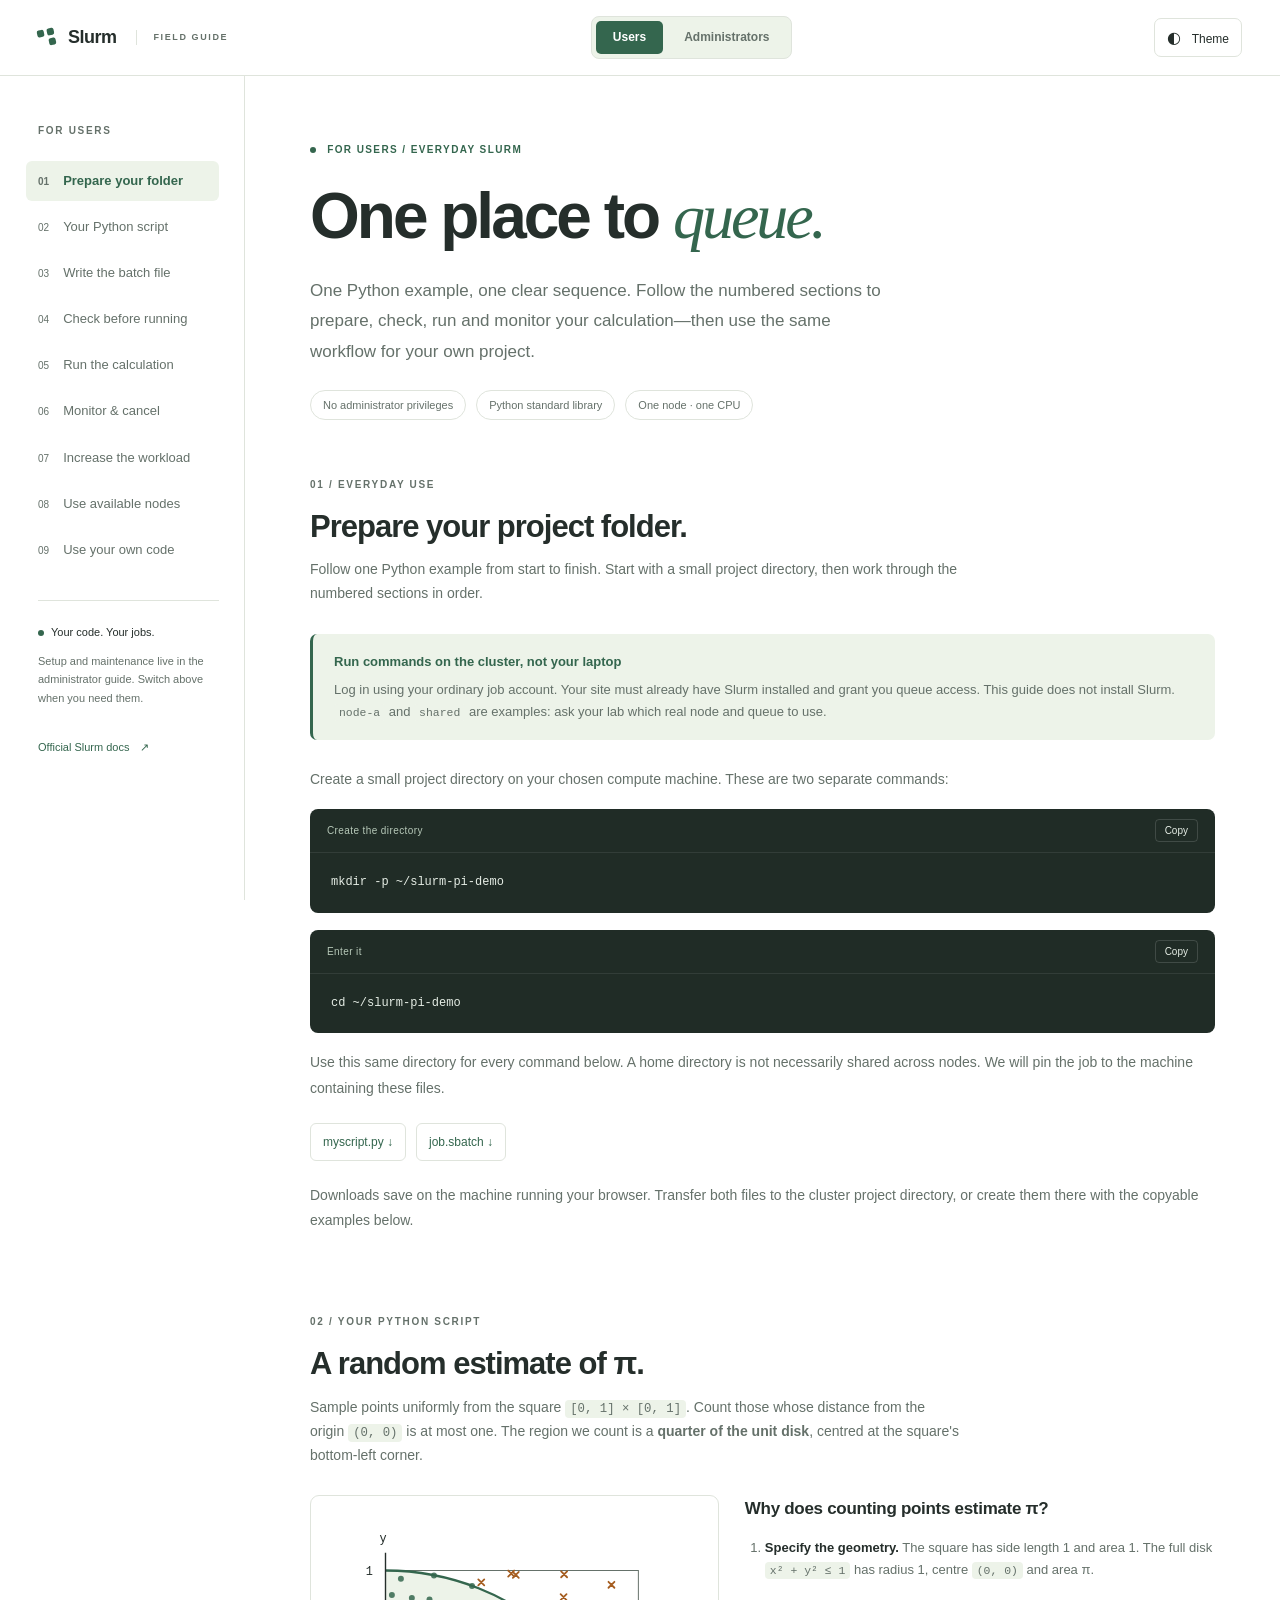
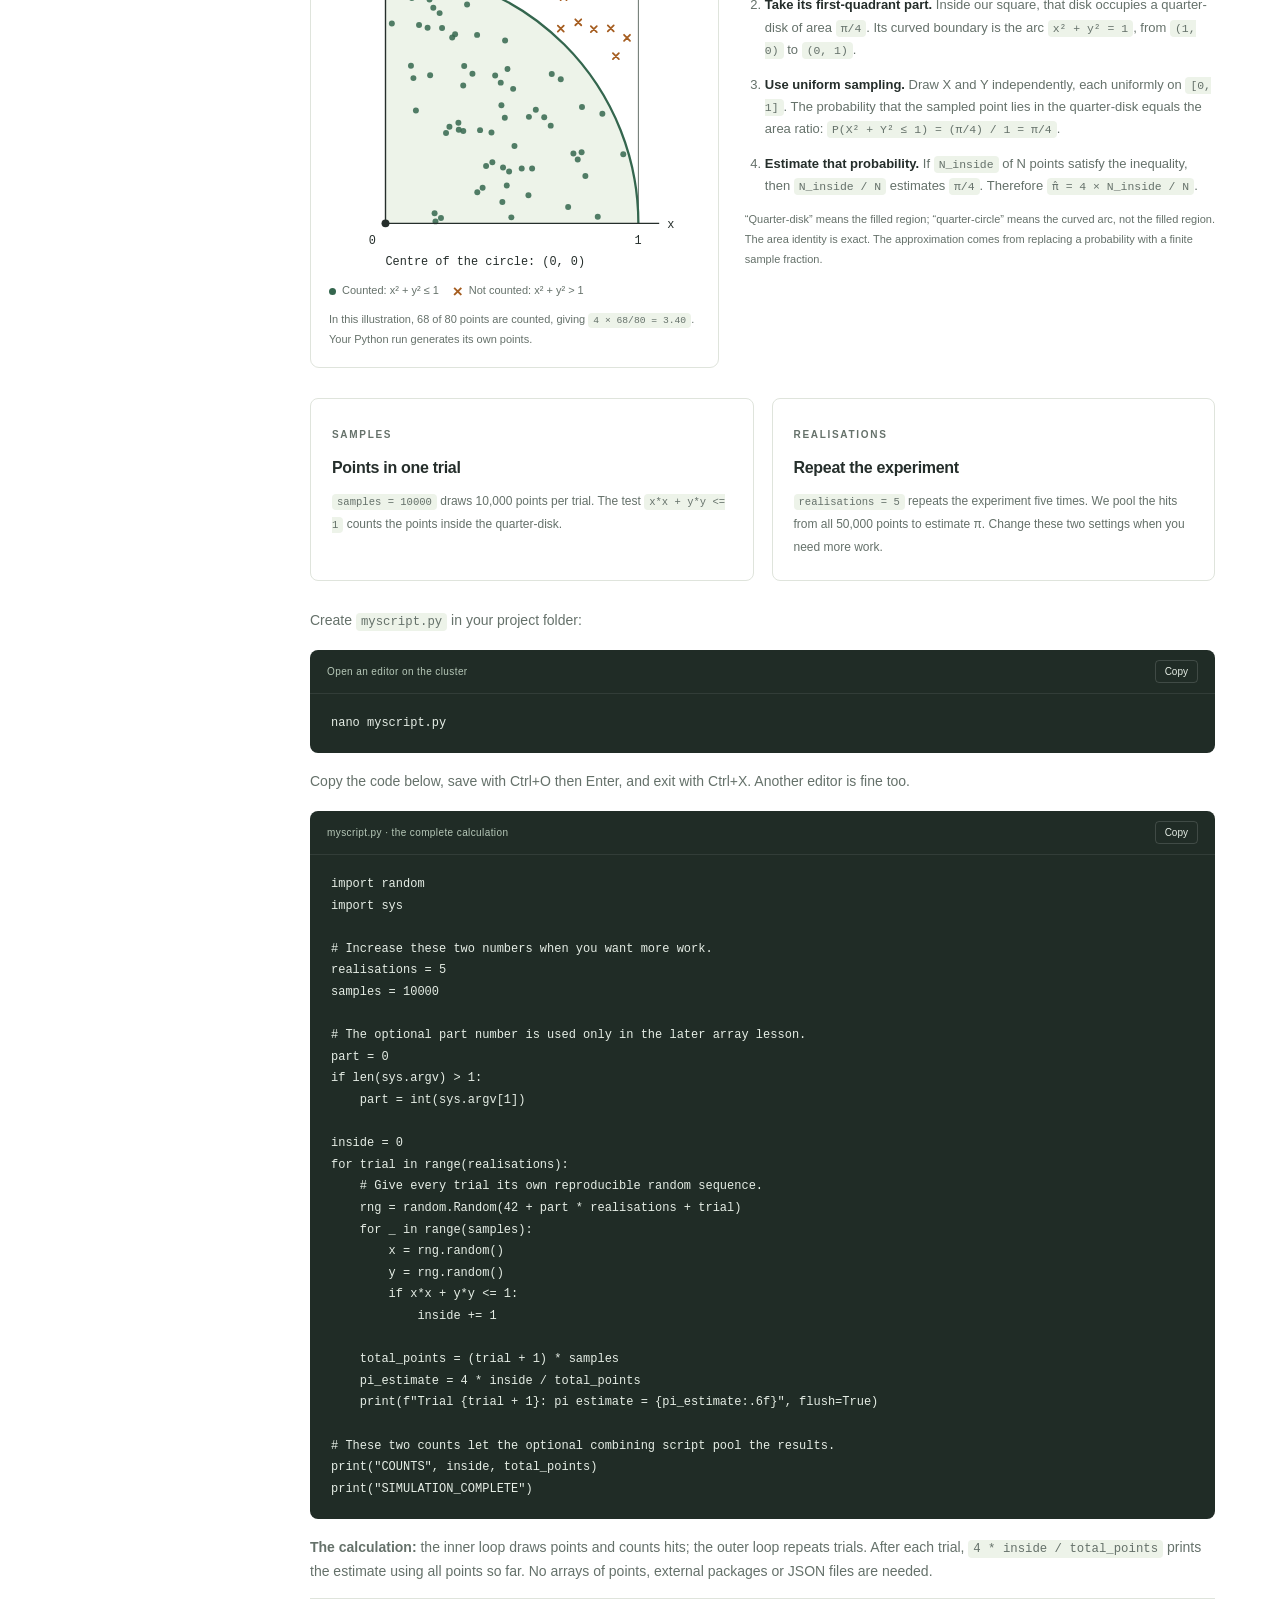
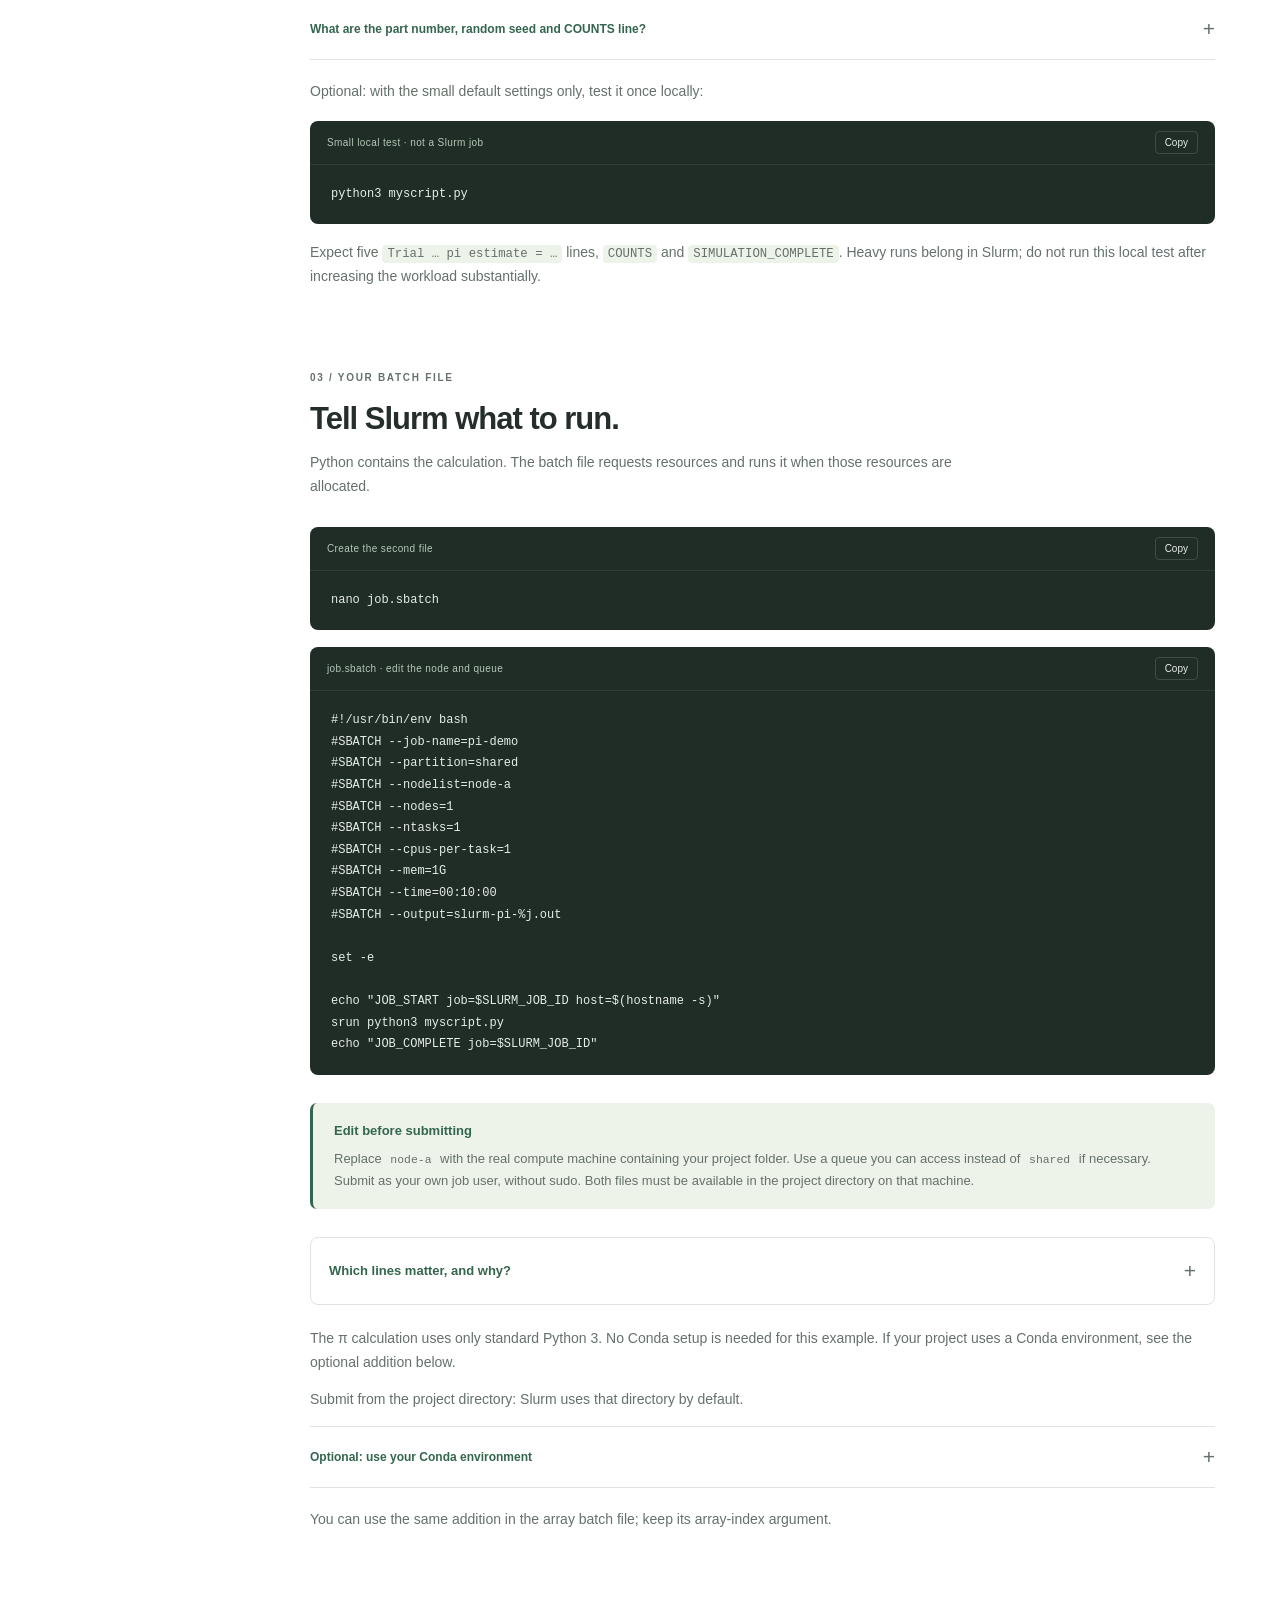
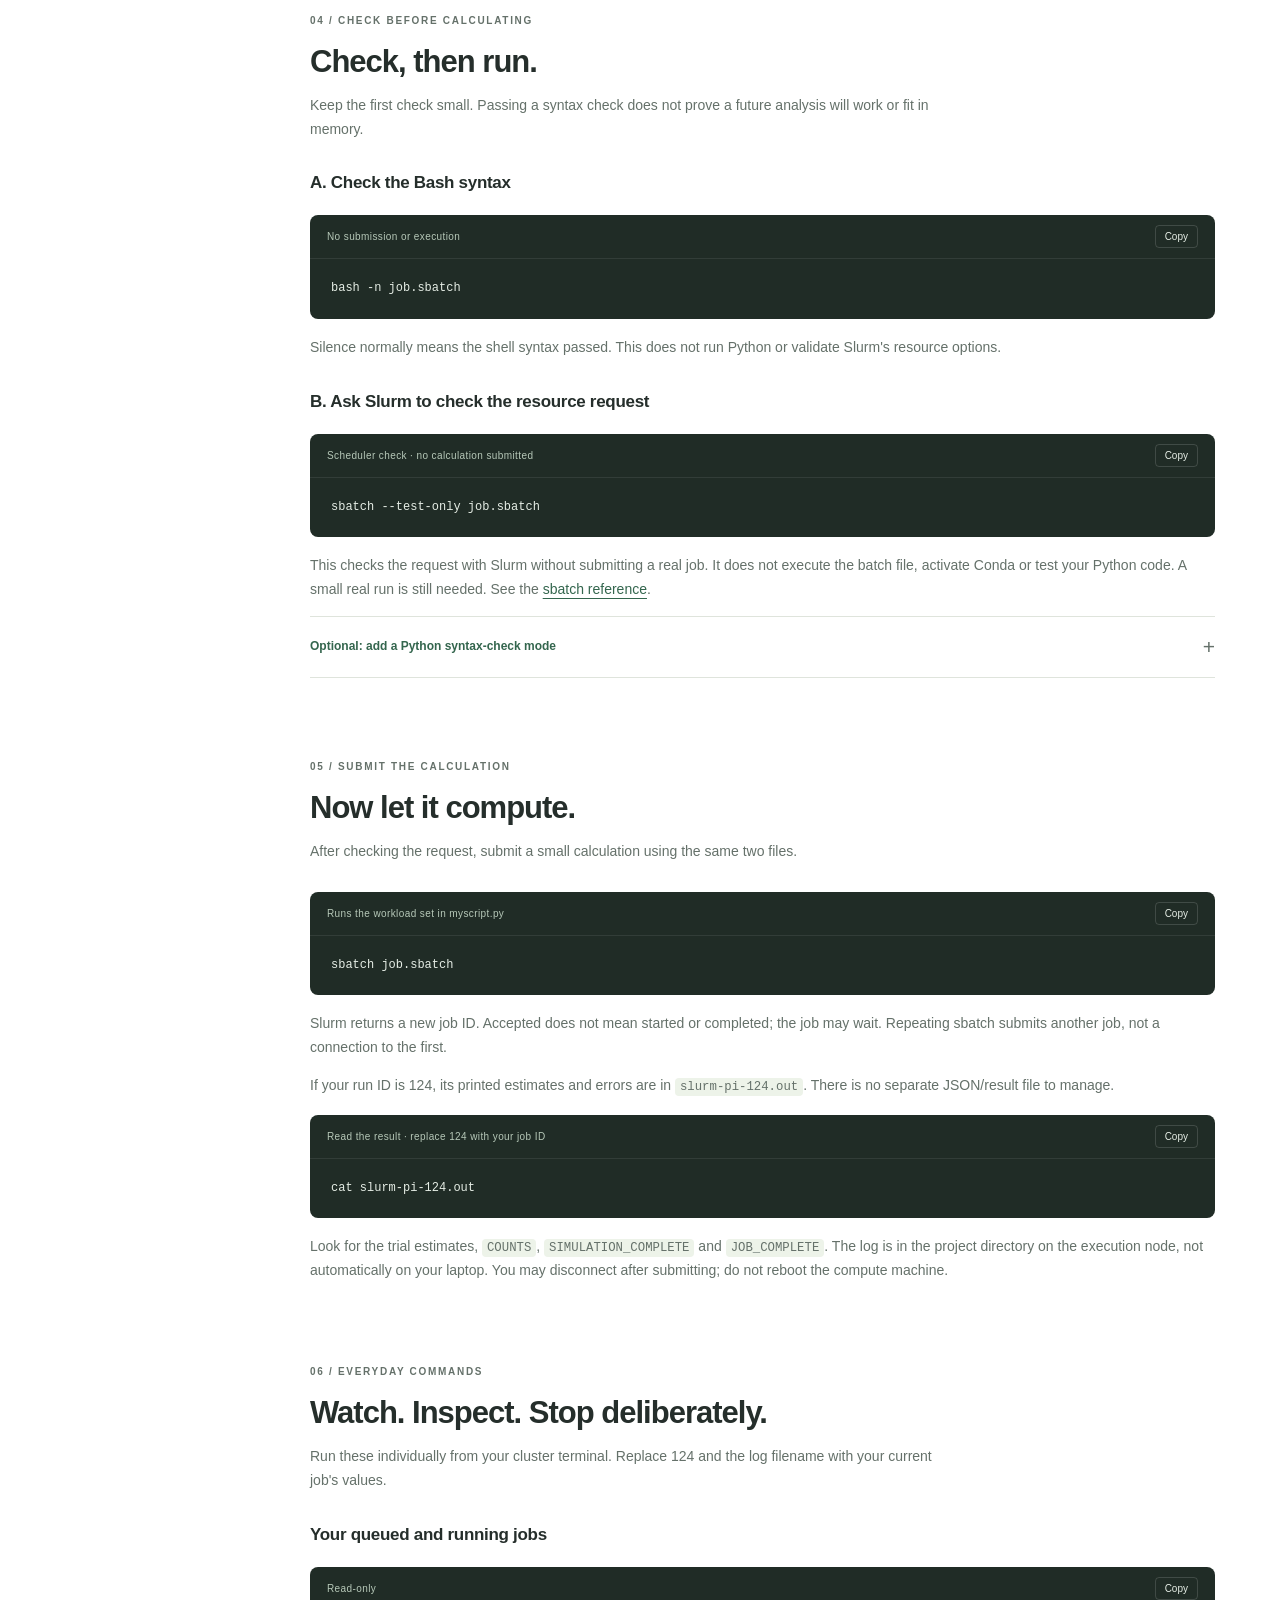
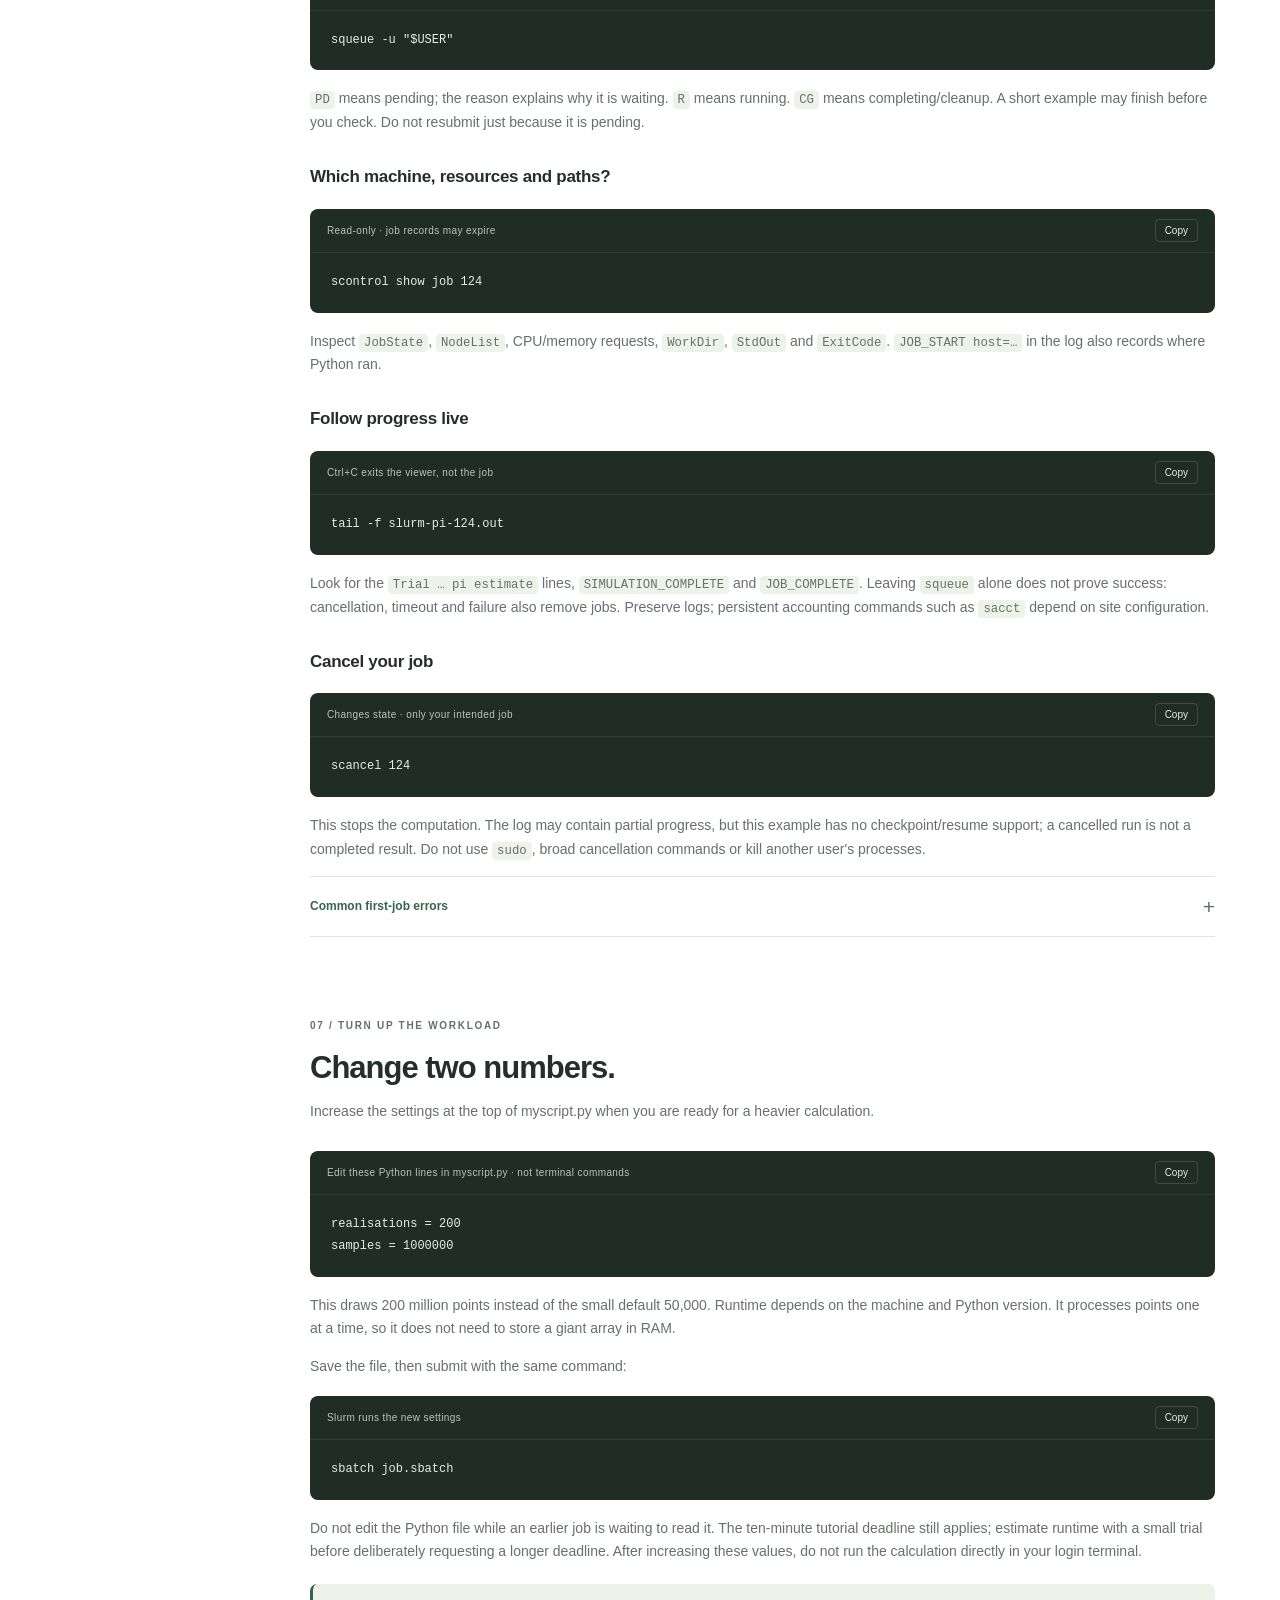
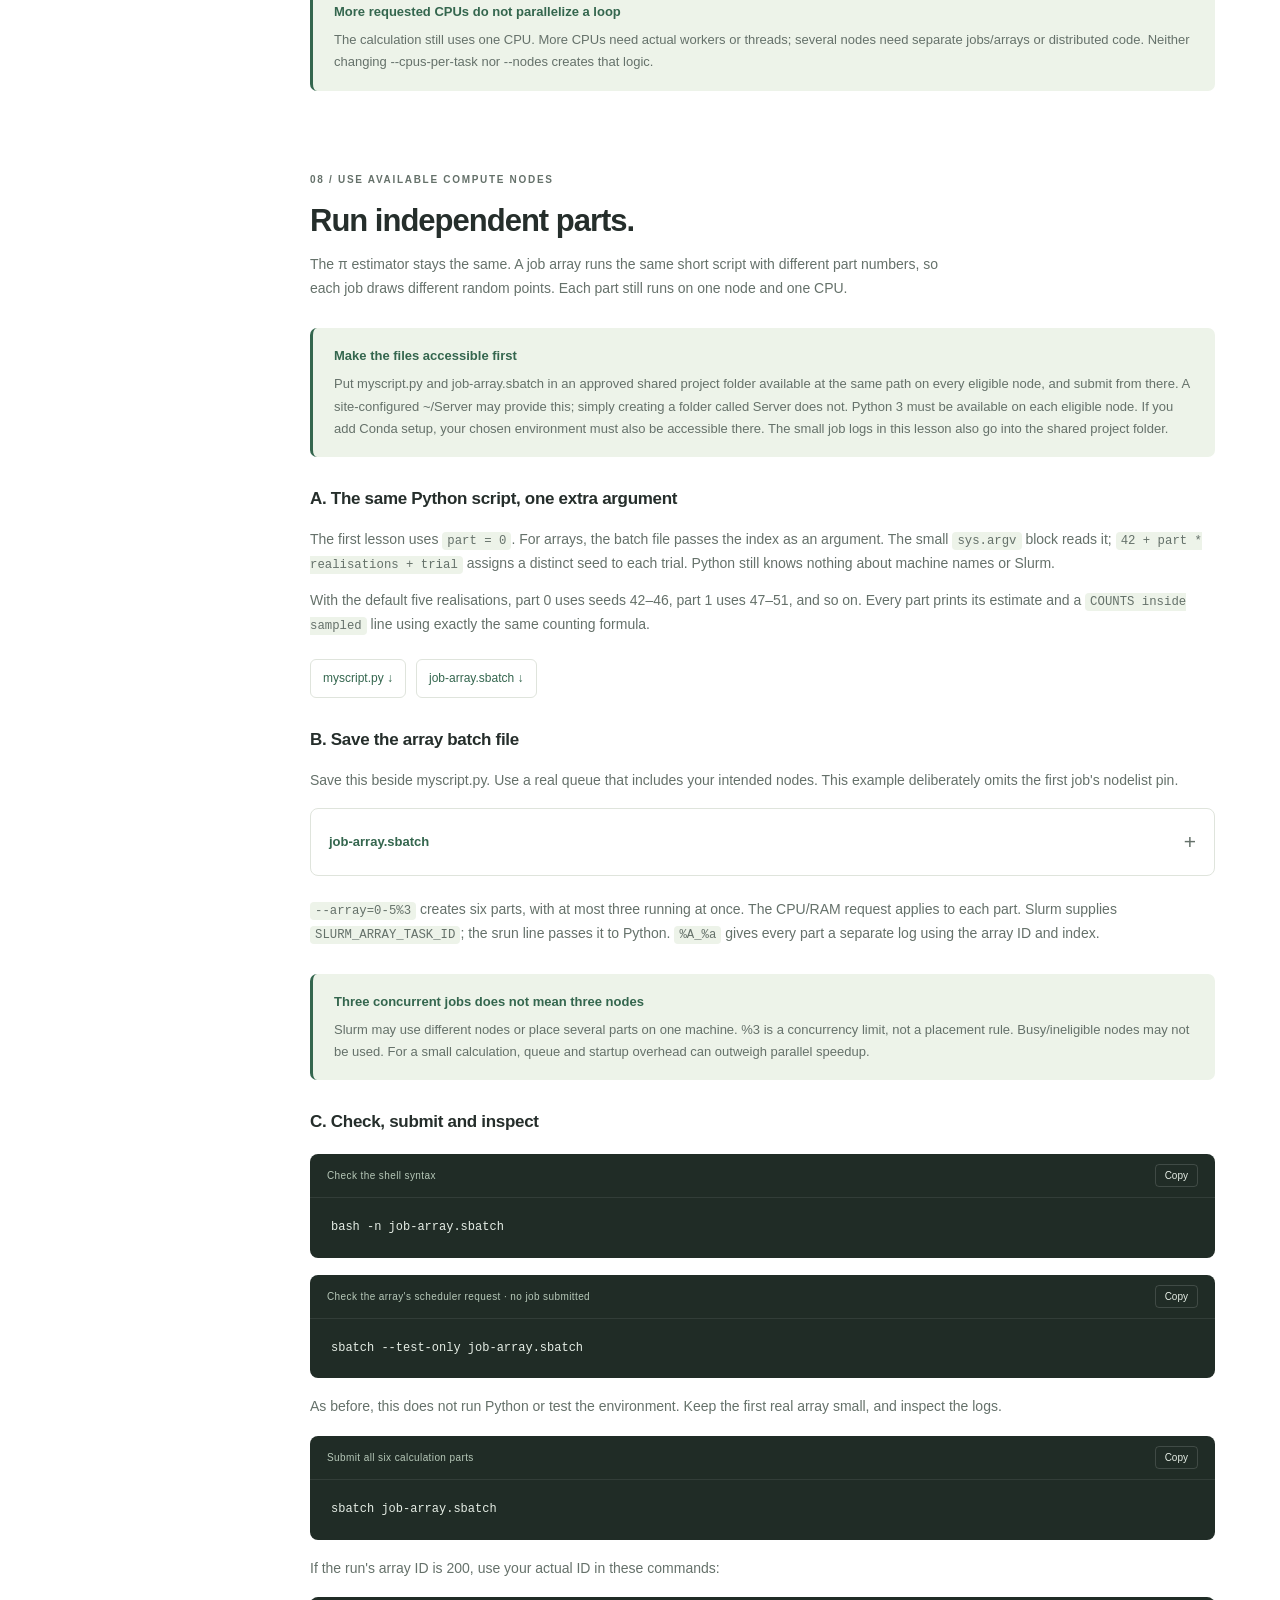
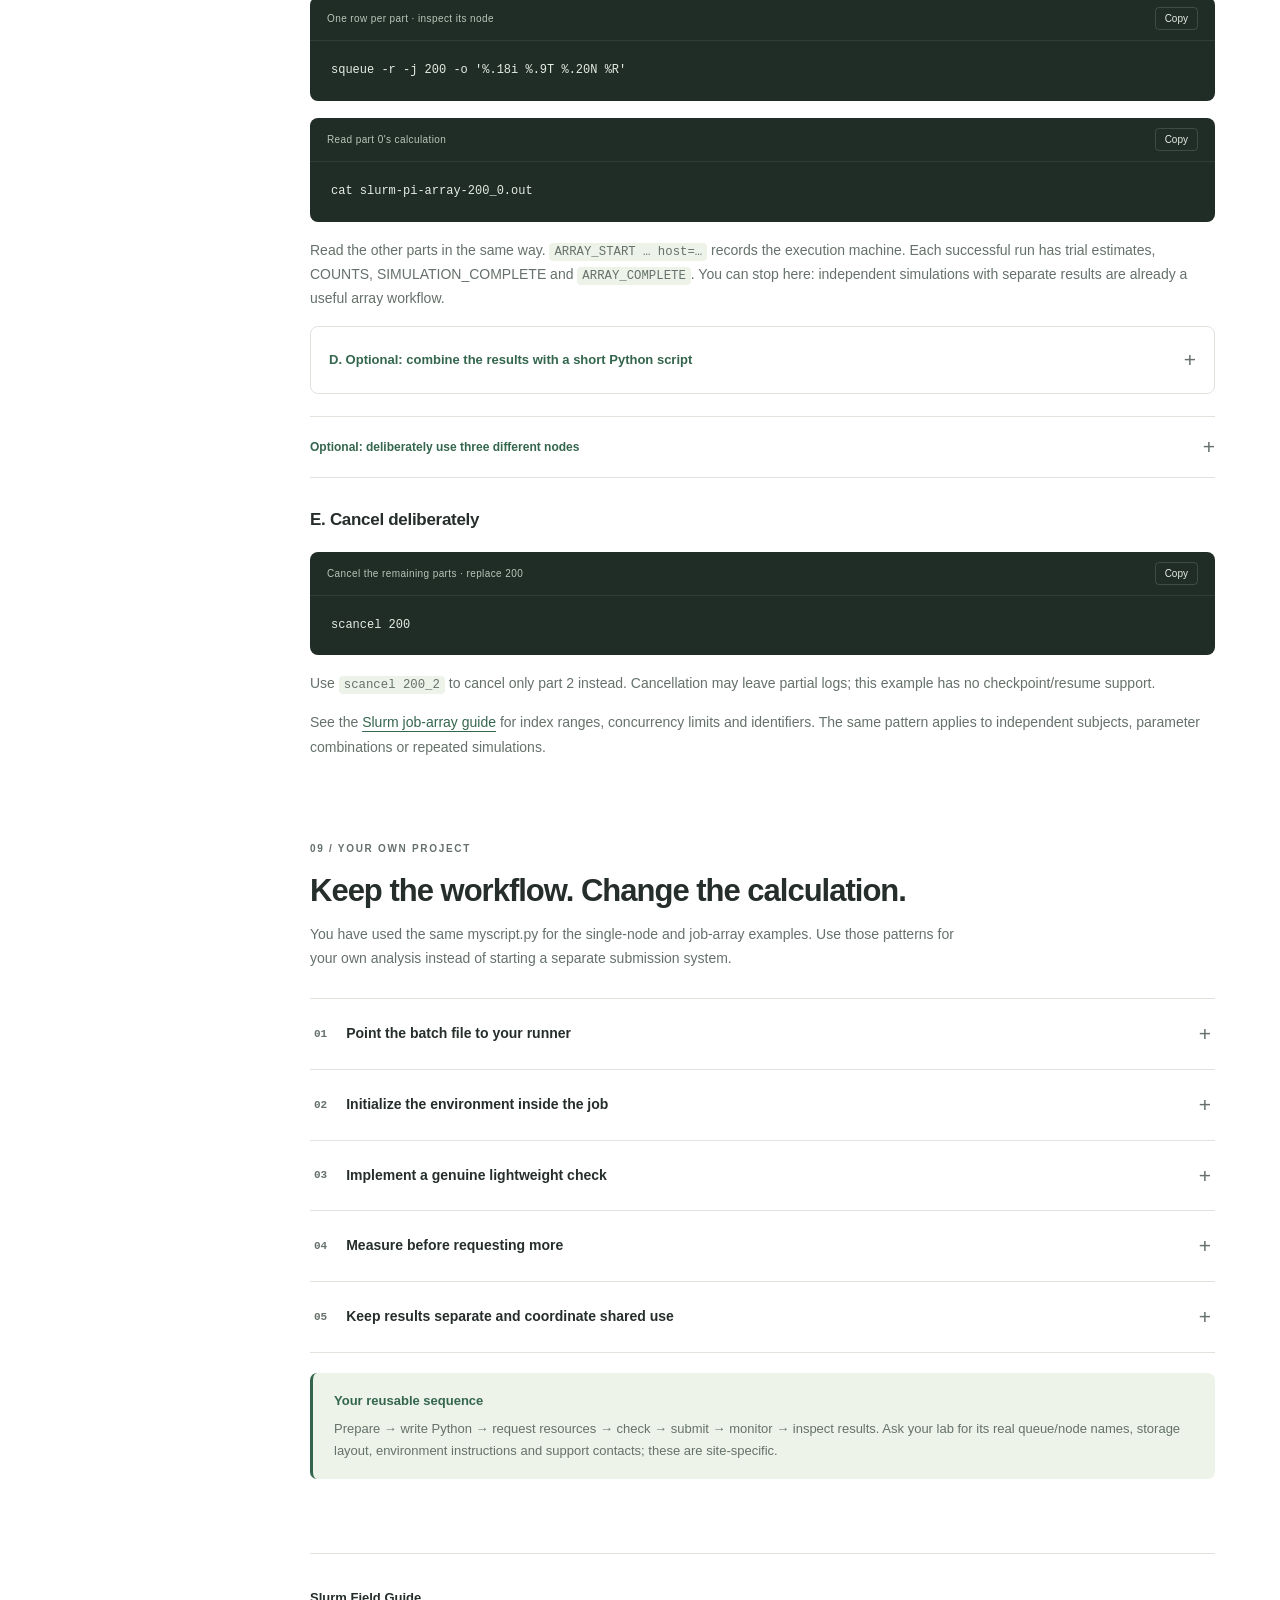
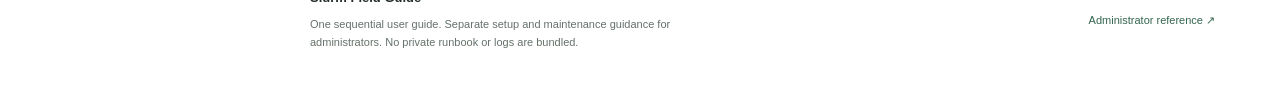
==== commit 013d4442: "minimizing" ====
--- a/index.html
+++ b/index.html
@@ -189,12 +189,18 @@
           <details><summary><code>--nodes=1 · --ntasks=1 · --cpus-per-task=1</code><span class="expand" aria-hidden="true">+</span></summary><p>One machine, one Python task, one CPU slot. This code is serial: more requested CPUs do not create workers.</p></details>
           <details><summary><code>--mem=1G · --time=00:10:00</code><span class="expand" aria-hidden="true">+</span></summary><p>Request 1 GiB total RAM and a ten-minute job deadline. These are teaching choices, not lab-wide limits. Slurm may stop the job at the deadline or if it exceeds enforced memory limits.</p></details>
           <details><summary><code>--job-name · --output=slurm-pi-%j.out</code><span class="expand" aria-hidden="true">+</span></summary><p>The name labels your job; %j becomes its job ID in the log filename. Printed output and ordinary errors go into that log.</p></details>
-          <details><summary><code>source … conda.sh · conda activate mypyenv</code><span class="expand" aria-hidden="true">+</span></summary><p>Load Conda in the batch shell, then select the Python environment named mypyenv. Replace /path/to/conda with your actual Conda installation path. The environment must already exist on the execution machine; activation does not install packages.</p></details>
-          <details><summary><code>srun python myscript.py</code><span class="expand" aria-hidden="true">+</span></summary><p>Launch the calculation using Python from the activated environment, inside Slurm's allocated resources.</p></details>
+          <details><summary><code>srun python3 myscript.py</code><span class="expand" aria-hidden="true">+</span></summary><p>Launch the calculation using Python 3, inside Slurm's allocated resources.</p></details>
           <details><summary><code>set -e · JOB_START · JOB_COMPLETE</code><span class="expand" aria-hidden="true">+</span></summary><p>The echo lines mark the beginning and successful end in the log. set -e stops this simple script if environment setup or srun fails, so it does not falsely print JOB_COMPLETE. Slurm supplies $SLURM_JOB_ID; hostname reports the execution machine.</p></details>
         </div></details>
-        <p>The π calculation itself needs no extra packages. We include <code>mypyenv</code> to show the same environment-selection pattern you can reuse for your own analysis. If you use system Python instead, remove both Conda lines and use <code>srun python3 myscript.py</code>.</p>
-        <p>Submit from the project directory: Slurm uses that directory by default. Run <code>conda info --base</code> in your normal Conda-enabled terminal to find the installation prefix, then replace <code>/path/to/conda</code> in the batch file. Use your existing environment name if it is not mypyenv.</p>
+        <p>The π calculation uses only standard Python 3. No Conda setup is needed for this example. If your project uses a Conda environment, see the optional addition below.</p>
+        <p>Submit from the project directory: Slurm uses that directory by default.</p>
+        <details class="command-explainer"><summary>Optional: use your Conda environment <span class="expand" aria-hidden="true">+</span></summary><div class="step-body">
+          <p>If your code needs packages from a Conda environment, add these two lines <strong>just before the srun line</strong> in your batch file:</p>
+          <div class="code-block"><div class="code-header"><span>Optional environment setup</span><button class="copy-button" type="button">Copy</button></div><pre><code>source "/path/to/conda/etc/profile.d/conda.sh"
+conda activate mypyenv</code></pre></div>
+          <p>Replace <code>mypyenv</code> with <strong>your own environment name</strong> and <code>/path/to/conda</code> with your installation path. Run <code>conda info --base</code> in a Conda-enabled terminal to find that path. After activation, use <code>srun python myscript.py</code> to select the environment's Python. The environment and packages must already be accessible on the execution machine; activation does not install them.</p>
+        </div></details>
+        <p>You can use the same addition in the array batch file; keep its array-index argument.</p>
       </section>
 
       <section class="content-section" id="check" aria-labelledby="check-title">
@@ -206,9 +212,9 @@
         <div class="code-block"><div class="code-header"><span>Scheduler check · no calculation submitted</span><button class="copy-button" type="button">Copy</button></div><pre><code>sbatch --test-only job.sbatch</code></pre></div>
         <p>This checks the request with Slurm without submitting a real job. It does not execute the batch file, activate Conda or test your Python code. A small real run is still needed. See the <a href="https://slurm.schedmd.com/sbatch.html" target="_blank" rel="noopener noreferrer">sbatch reference</a>.</p>
         <details class="command-explainer"><summary>Optional: add a Python syntax-check mode <span class="expand" aria-hidden="true">+</span></summary><div class="step-body">
-          <p>The simple batch file above runs the calculation directly. If you want a separate check-only job, insert this snippet <strong>immediately before the srun calculation line</strong>, after Conda activation and JOB_START:</p>
+          <p>The simple batch file above runs the calculation directly. If you want a separate check-only job, insert this snippet <strong>immediately before the srun calculation line</strong>, after JOB_START (and any optional environment setup):</p>
           <div class="code-block"><div class="code-header"><span>Optional addition to job.sbatch</span><button class="copy-button" type="button">Copy</button></div><pre><code>if [[ ${1:-} == --check-only ]]; then
-    srun python -m py_compile myscript.py
+    srun python3 -m py_compile myscript.py
     echo CHECK_ONLY_OK
     exit 0
 fi</code></pre></div>
@@ -256,7 +262,7 @@
       </section>
       <section class="content-section" id="array" aria-labelledby="array-title">
         <div class="section-heading"><span class="eyebrow">08 / USE AVAILABLE COMPUTE NODES</span><h2 id="array-title">Run independent parts.</h2><p>The π estimator stays the same. A job array runs the same short script with different part numbers, so each job draws different random points. Each part still runs on one node and one CPU.</p></div>
-        <div class="notice"><strong>Make the files accessible first</strong><p>Put myscript.py and job-array.sbatch in an approved shared project folder available at the same path on every eligible node, and submit from there. A site-configured ~/Server may provide this; simply creating a folder called Server does not. Conda and the mypyenv environment (or your chosen Python alternative) must be available on each eligible node. Edit the Conda path in job-array.sbatch too. The small job logs in this lesson also go into the shared project folder.</p></div>
+        <div class="notice"><strong>Make the files accessible first</strong><p>Put myscript.py and job-array.sbatch in an approved shared project folder available at the same path on every eligible node, and submit from there. A site-configured ~/Server may provide this; simply creating a folder called Server does not. Python 3 must be available on each eligible node. If you add Conda setup, your chosen environment must also be accessible there. The small job logs in this lesson also go into the shared project folder.</p></div>
         <h3>A. The same Python script, one extra argument</h3>
         <p>The first lesson uses <code>part = 0</code>. For arrays, the batch file passes the index as an argument. The small <code>sys.argv</code> block reads it; <code>42 + part * realisations + trial</code> assigns a distinct seed to each trial. Python still knows nothing about machine names or Slurm.</p>
         <p>With the default five realisations, part 0 uses seeds 42–46, part 1 uses 47–51, and so on. Every part prints its estimate and a <code>COUNTS inside sampled</code> line using exactly the same counting formula.</p>
@@ -300,8 +306,8 @@
         <div class="section-heading"><span class="eyebrow">09 / YOUR OWN PROJECT</span><h2 id="project-title">Keep the workflow. Change the calculation.</h2><p>You have used the same myscript.py for the single-node and job-array examples. Use those patterns for your own analysis instead of starting a separate submission system.</p></div>
         <div class="step-list">
           <details><summary><span class="step-number">01</span><span>Point the batch file to your runner</span><span class="expand" aria-hidden="true">+</span></summary><div class="step-body"><p>Replace myscript.py with your real runner and adapt its arguments/output paths. Keep code, inputs and environment available on every eligible execution node, or pin to a node containing them. Slurm copies the batch file, not the rest of your project.</p></div></details>
-          <details><summary><span class="step-number">02</span><span>Initialize the environment inside the job</span><span class="expand" aria-hidden="true">+</span></summary><div class="step-body"><p>The batch example already selects mypyenv. For your analysis, choose the environment containing your packages and update its installation path if needed. Do not rely on whichever environment happens to be active in your login terminal.</p><p>For Conda, adapt these same two lines to your actual installation/environment. They belong inside your batch file, not in a new Python example:</p><div class="code-block"><div class="code-header"><span>Already in the batch example · adapt to your installation</span><button class="copy-button" type="button">Copy</button></div><pre><code>source /path/to/conda/etc/profile.d/conda.sh
-conda activate mypyenv</code></pre></div><p>For a virtual environment, use its Python executable or the site's documented activation method. The environment must exist on the node where the job runs.</p></div></details>
+          <details><summary><span class="step-number">02</span><span>Initialize the environment inside the job</span><span class="expand" aria-hidden="true">+</span></summary><div class="step-body"><p>The default batch example uses system Python 3. If your analysis needs a Conda environment, add the optional setup shown in <a href="#batch">section 3</a> before srun. Do not rely on whichever environment happens to be active in your login terminal.</p><p>For Conda, add these two lines and adapt both placeholders to your installation/environment. They belong inside your batch file, not in a new Python example:</p><div class="code-block"><div class="code-header"><span>Optional addition before srun</span><button class="copy-button" type="button">Copy</button></div><pre><code>source "/path/to/conda/etc/profile.d/conda.sh"
+conda activate mypyenv</code></pre></div><p>For a virtual environment, use its Python executable or the site's documented activation method. Replace mypyenv with your own environment name. Use srun python after activation. The environment must exist on the node where the job runs.</p></div></details>
           <details><summary><span class="step-number">03</span><span>Implement a genuine lightweight check</span><span class="expand" aria-hidden="true">+</span></summary><div class="step-body"><p>The optional snippet in section 4 adds --check-only by compiling Python, not executing it. The basic batch file has no custom modes. Compilation tests syntax only. For a real project, add deliberate lightweight checks for imports, inputs, settings and output paths before heavy work; passing a syntax check is not a full application validation.</p></div></details>
           <details><summary><span class="step-number">04</span><span>Measure before requesting more</span><span class="expand" aria-hidden="true">+</span></summary><div class="step-body"><p>Start with a small input. Request total memory including workers/buffers and a suitable runtime budget. Our serial demo uses one CPU; additional CPUs need actual parallel code. Multiple nodes need independent jobs/arrays or a distributed program, not just a larger node request.</p></div></details>
           <details><summary><span class="step-number">05</span><span>Keep results separate and coordinate shared use</span><span class="expand" aria-hidden="true">+</span></summary><div class="step-body"><p>Give concurrent runs separate logs, results and scratch paths. Output is written where the execution program directs it; shared inputs do not imply every output should go onto shared storage. Follow local queue/workstation-priority rules and coordinate maintenance. Slurm user commands do not need sudo.</p></div></details>
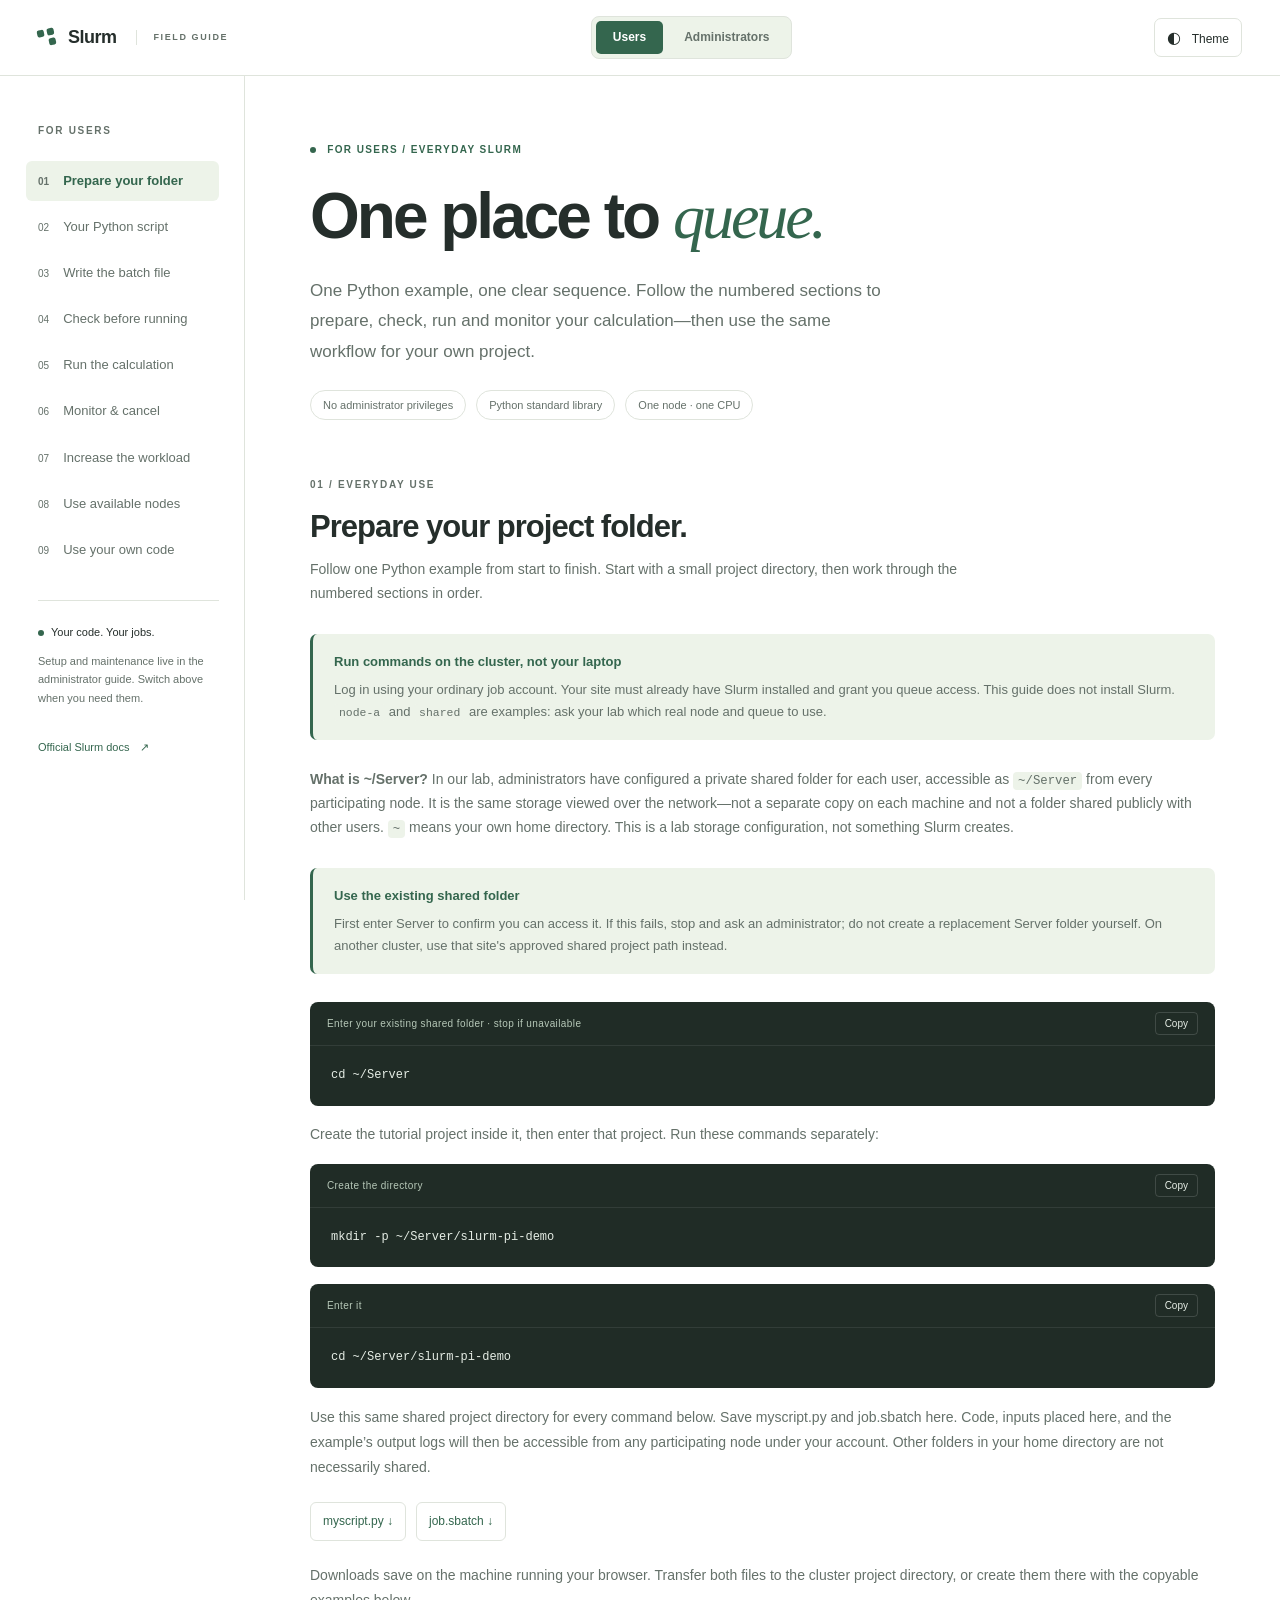
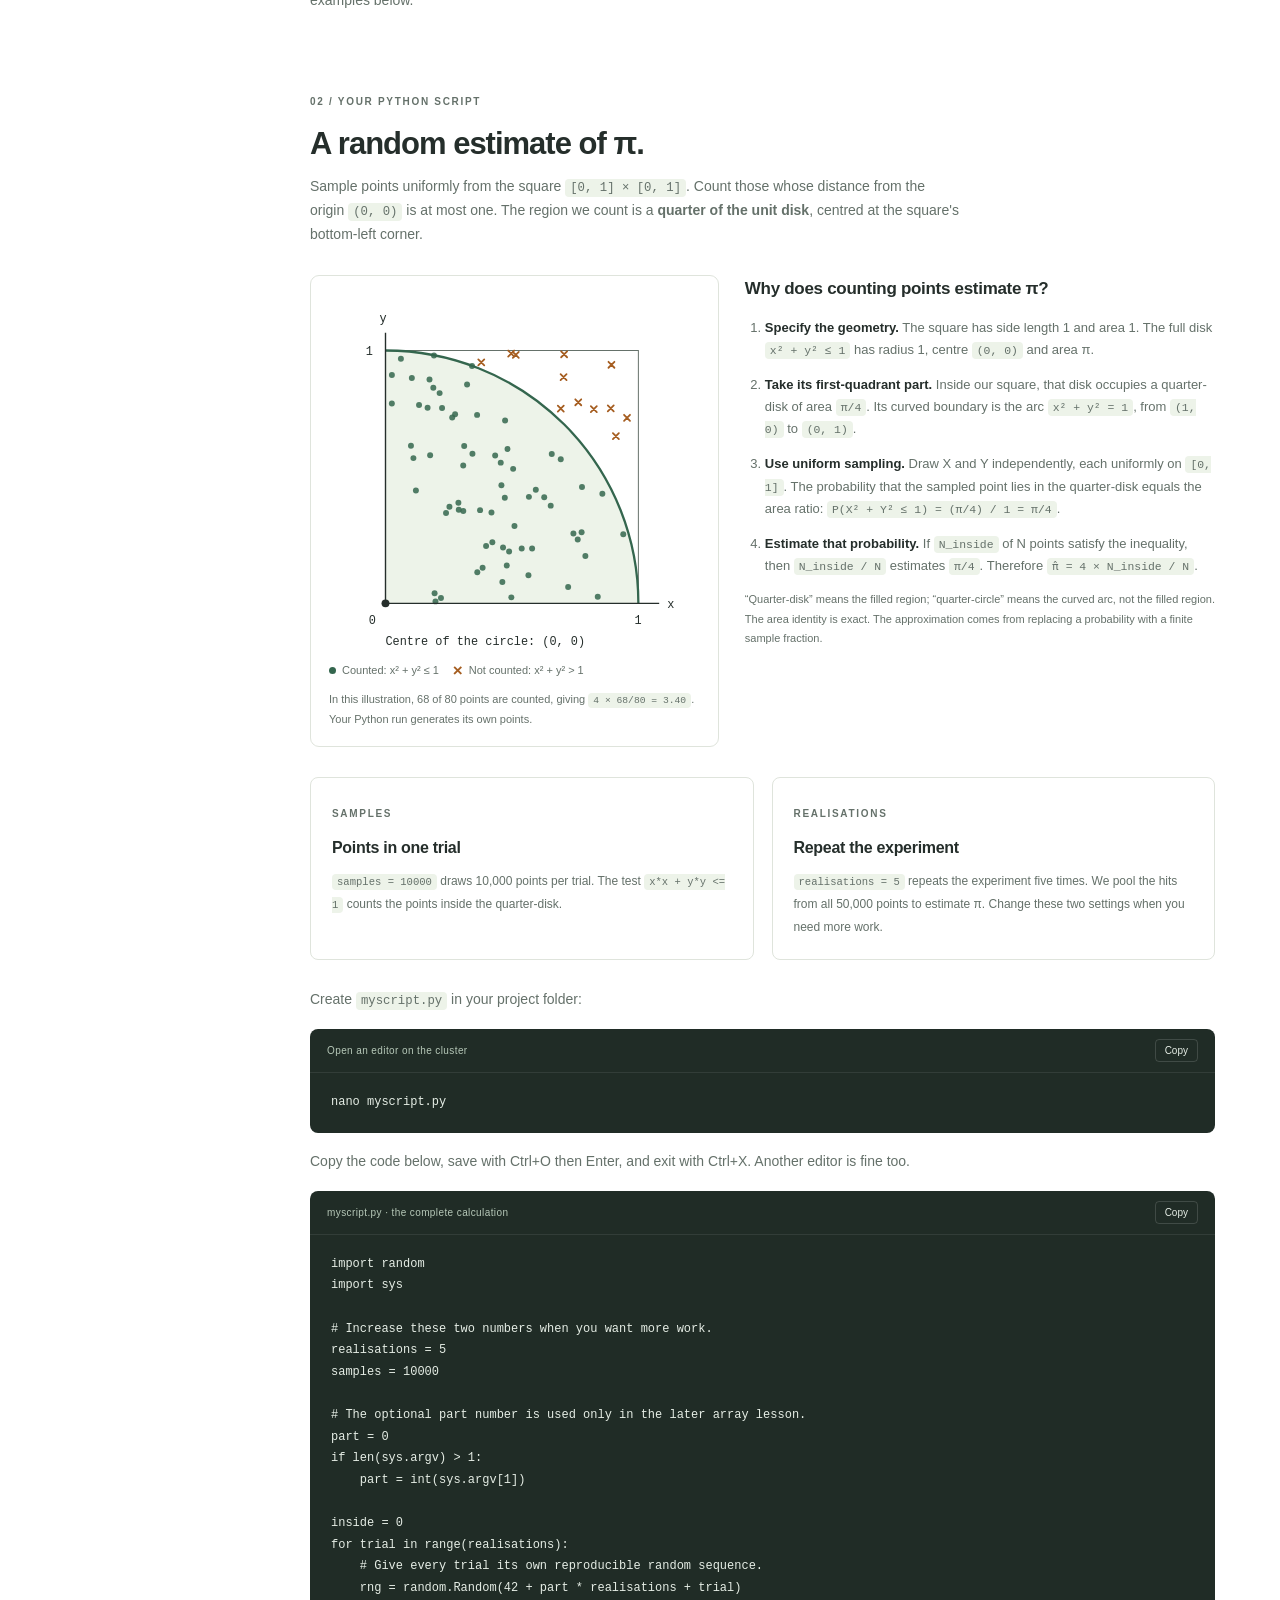
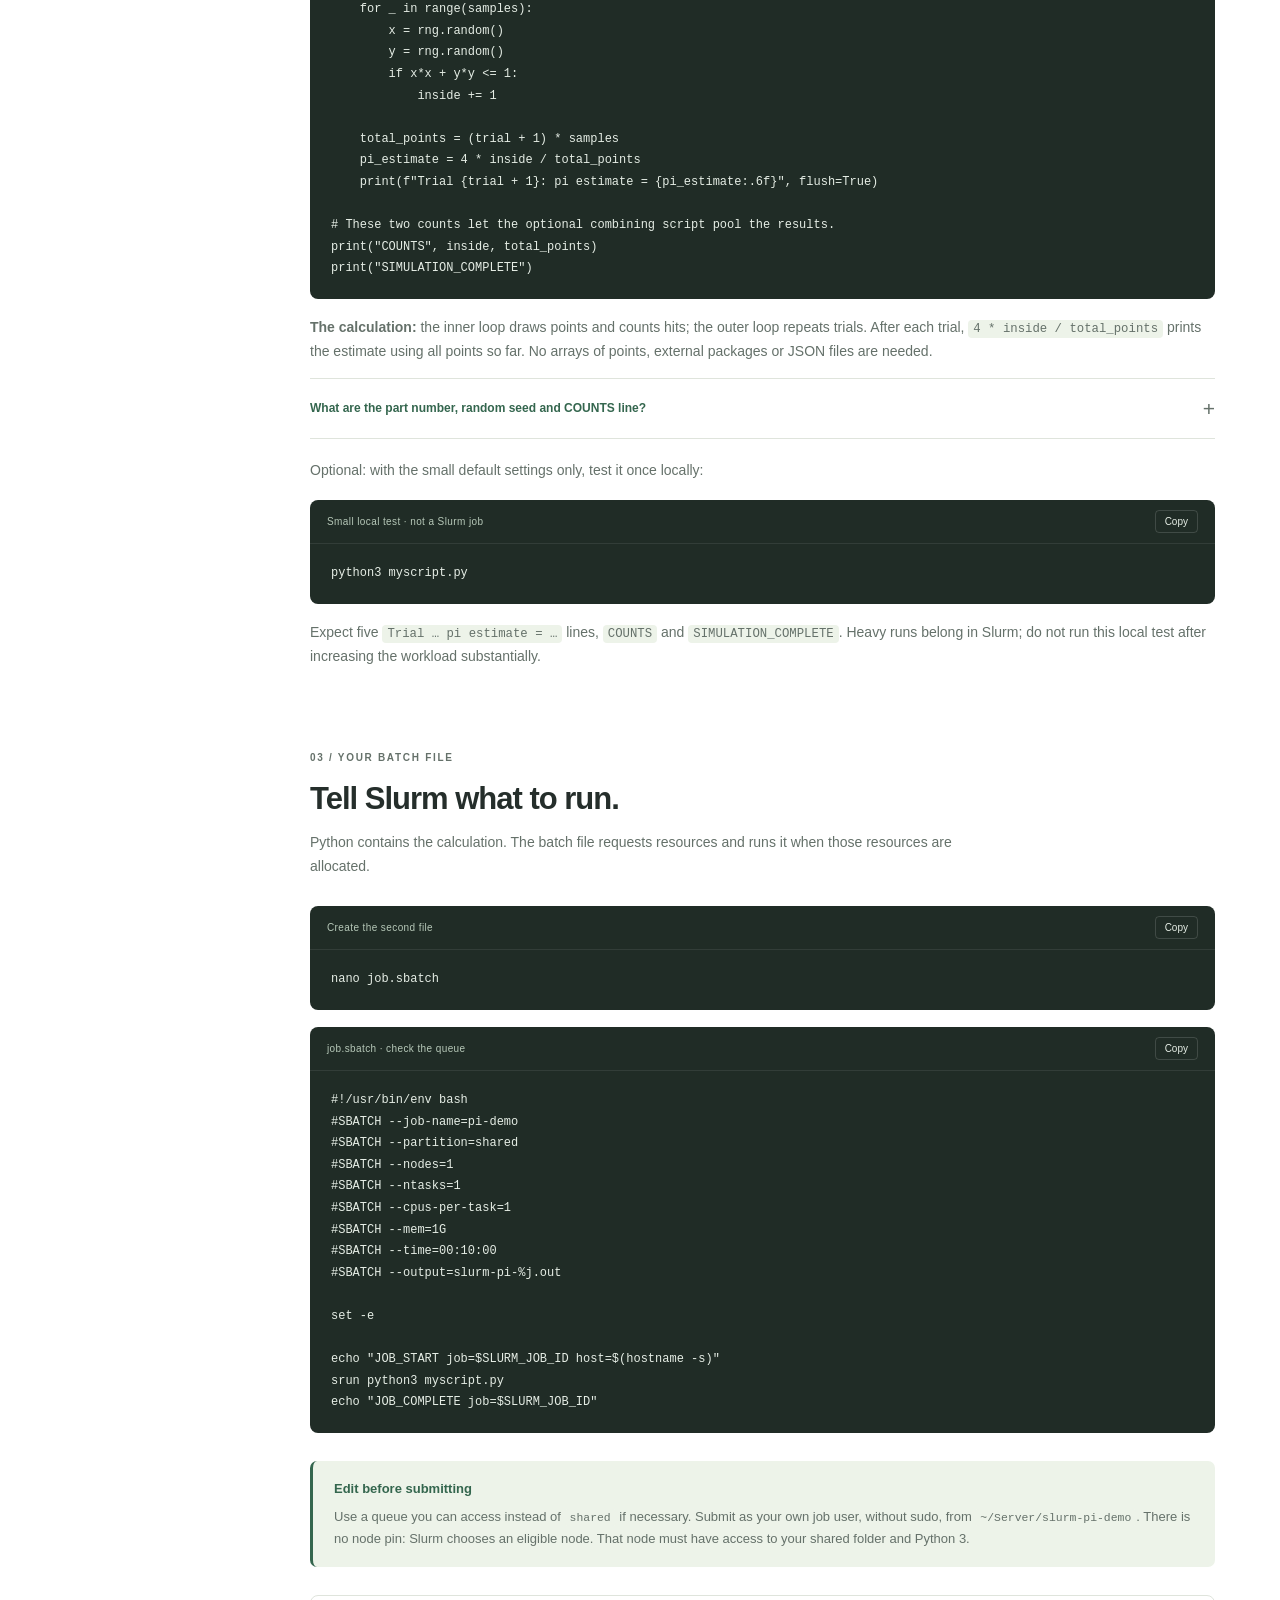
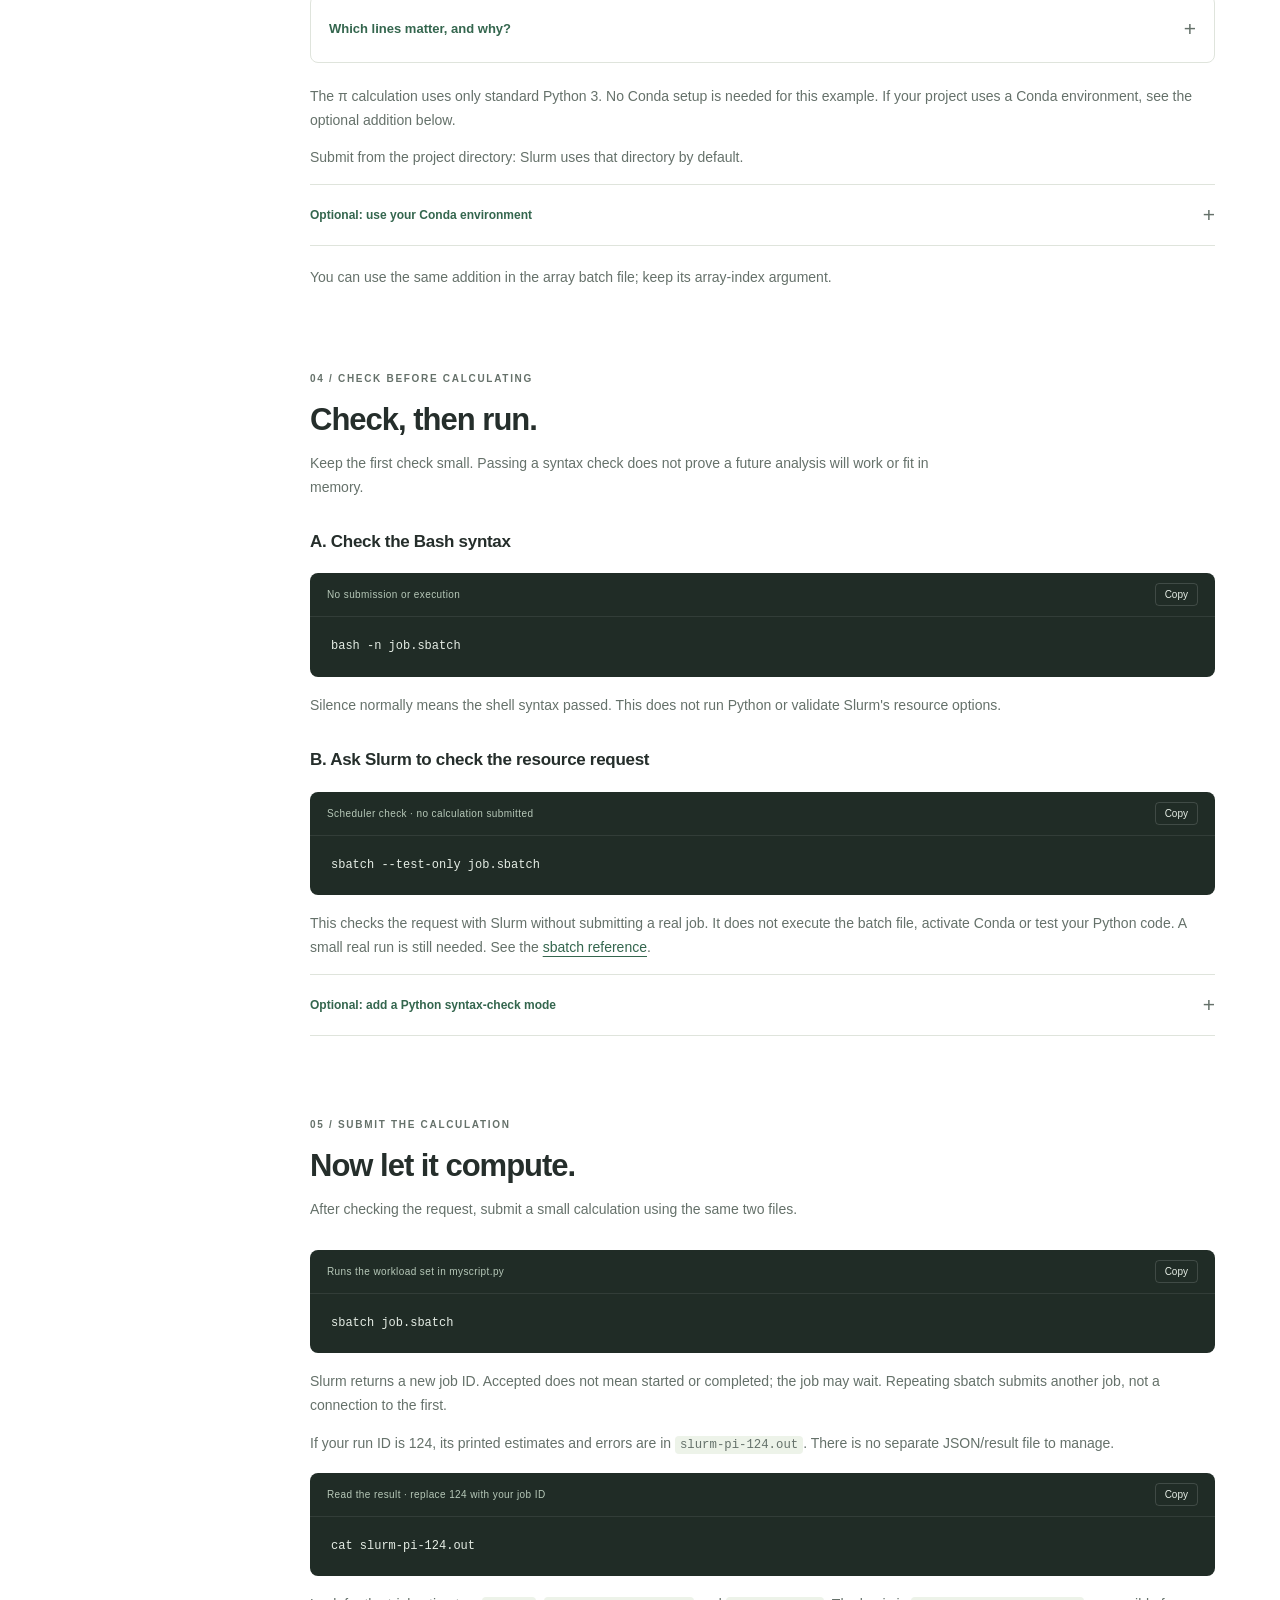
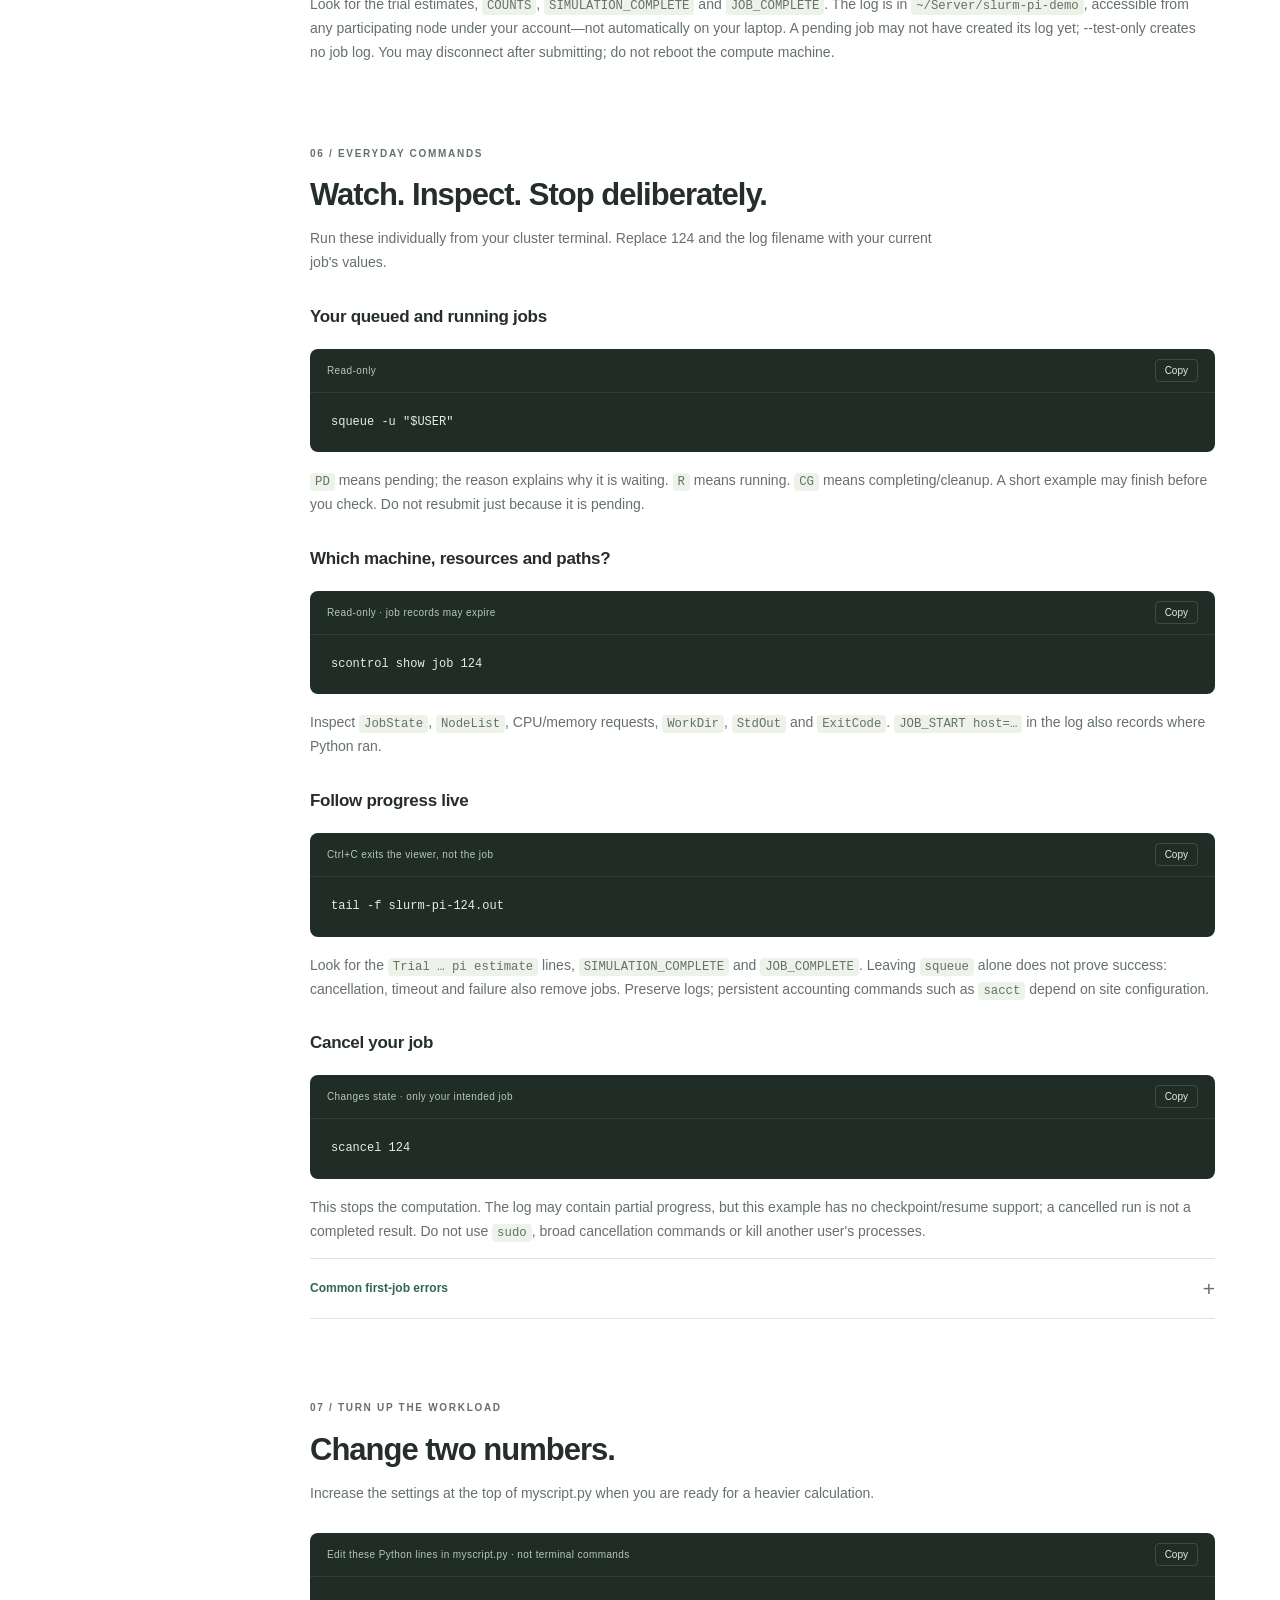
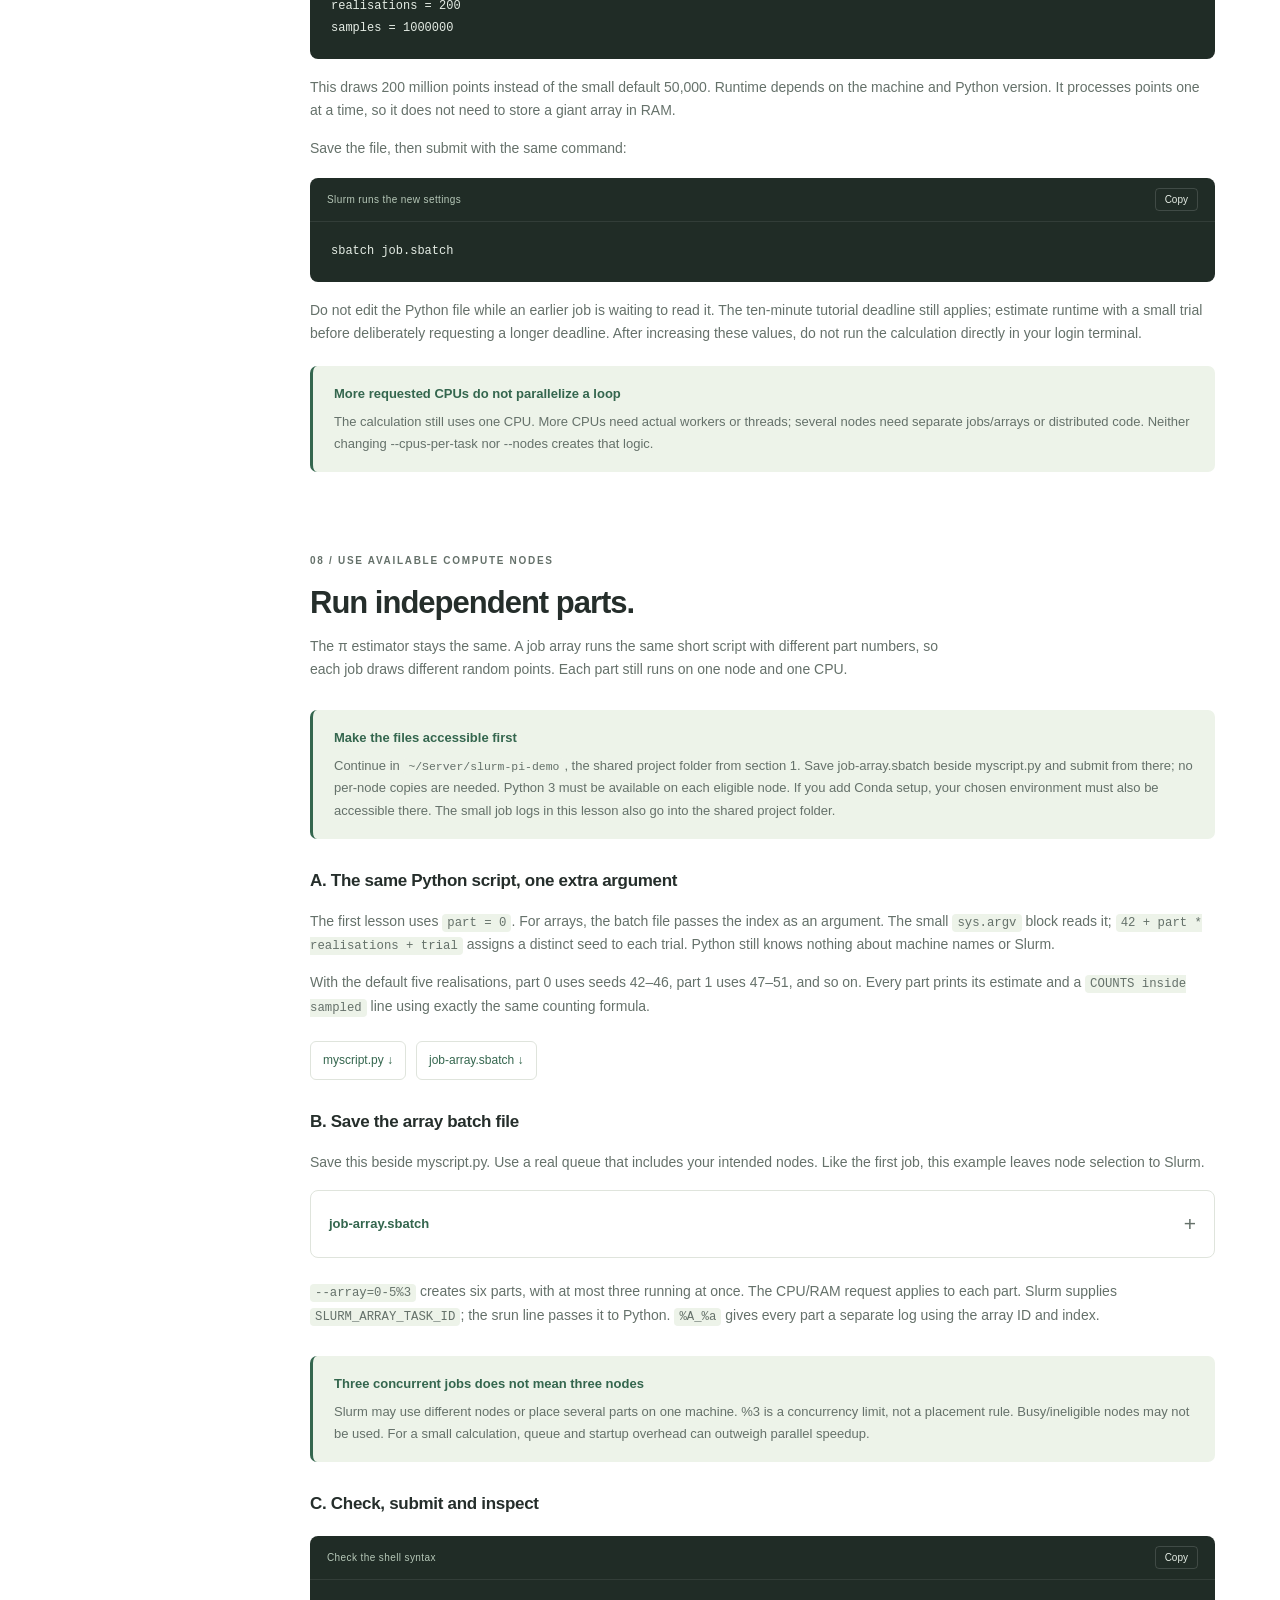
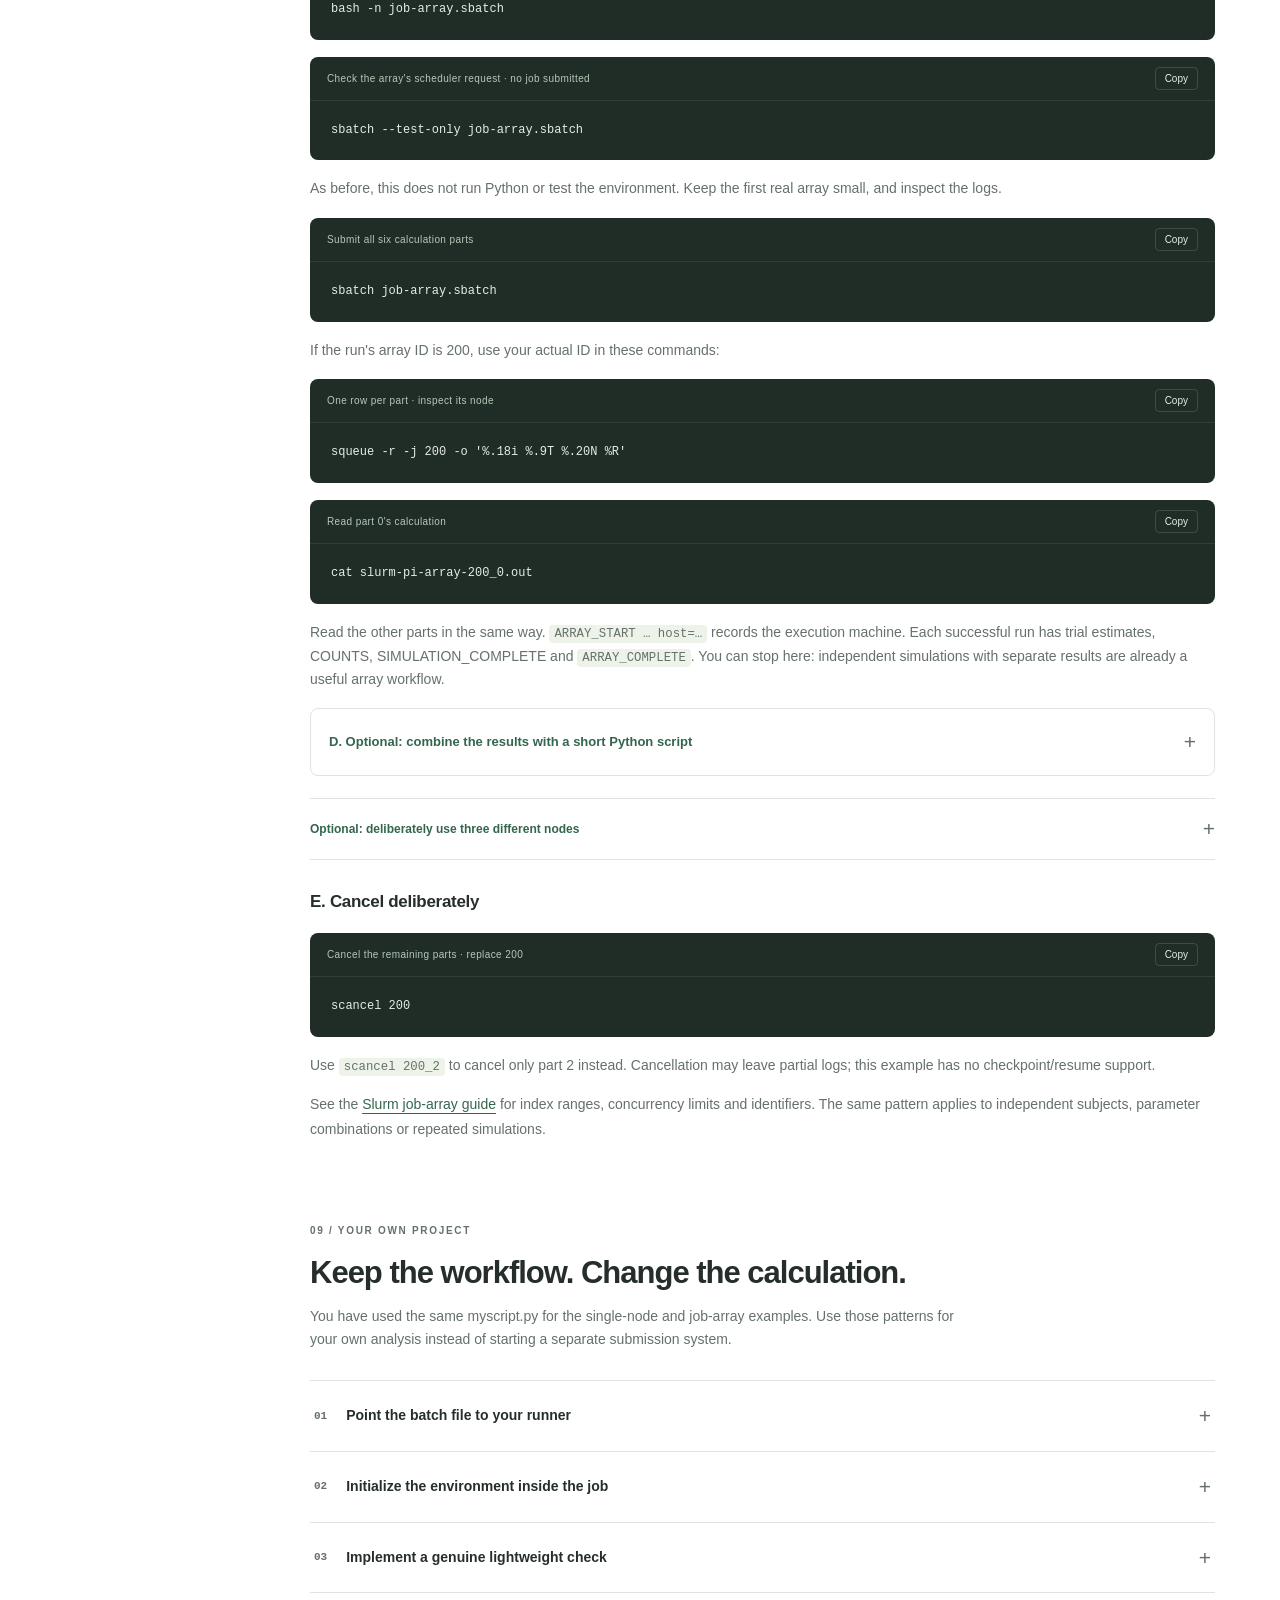
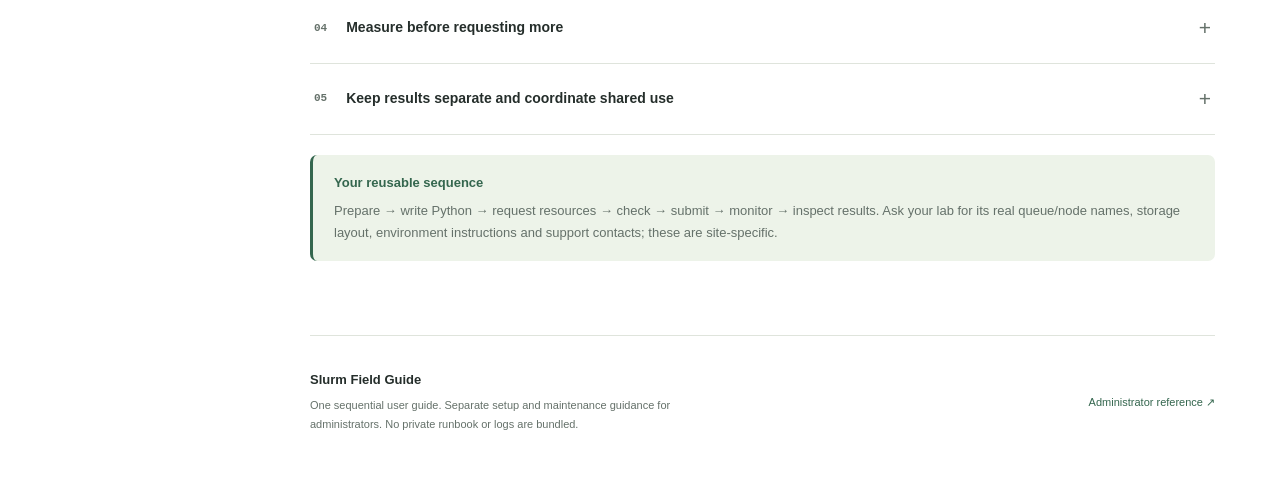
==== commit 160de513: "some modifications" ====
--- a/index.html
+++ b/index.html
@@ -48,10 +48,13 @@
       <section class="content-section" id="usage" aria-labelledby="usage-title">
         <div class="section-heading"><span class="eyebrow">01 / EVERYDAY USE</span><h2 id="usage-title">Prepare your project folder.</h2><p>Follow one Python example from start to finish. Start with a small project directory, then work through the numbered sections in order.</p></div>
         <div class="notice"><strong>Run commands on the cluster, not your laptop</strong><p>Log in using your ordinary job account. Your site must already have Slurm installed and grant you queue access. This guide does not install Slurm. <code>node-a</code> and <code>shared</code> are examples: ask your lab which real node and queue to use.</p></div>
-        <p>Create a small project directory on your chosen compute machine. These are two separate commands:</p>
-        <div class="code-block"><div class="code-header"><span>Create the directory</span><button class="copy-button" type="button">Copy</button></div><pre><code>mkdir -p ~/slurm-pi-demo</code></pre></div>
-        <div class="code-block"><div class="code-header"><span>Enter it</span><button class="copy-button" type="button">Copy</button></div><pre><code>cd ~/slurm-pi-demo</code></pre></div>
-        <p class="caption">Use this same directory for every command below. A home directory is not necessarily shared across nodes. We will pin the job to the machine containing these files.</p>
+        <p><strong>What is ~/Server?</strong> In our lab, administrators have configured a private shared folder for each user, accessible as <code>~/Server</code> from every participating node. It is the same storage viewed over the network—not a separate copy on each machine and not a folder shared publicly with other users. <code>~</code> means your own home directory. This is a lab storage configuration, not something Slurm creates.</p>
+        <div class="notice warning"><strong>Use the existing shared folder</strong><p>First enter Server to confirm you can access it. If this fails, stop and ask an administrator; do not create a replacement Server folder yourself. On another cluster, use that site's approved shared project path instead.</p></div>
+        <div class="code-block"><div class="code-header"><span>Enter your existing shared folder · stop if unavailable</span><button class="copy-button" type="button">Copy</button></div><pre><code>cd ~/Server</code></pre></div>
+        <p>Create the tutorial project inside it, then enter that project. Run these commands separately:</p>
+        <div class="code-block"><div class="code-header"><span>Create the directory</span><button class="copy-button" type="button">Copy</button></div><pre><code>mkdir -p ~/Server/slurm-pi-demo</code></pre></div>
+        <div class="code-block"><div class="code-header"><span>Enter it</span><button class="copy-button" type="button">Copy</button></div><pre><code>cd ~/Server/slurm-pi-demo</code></pre></div>
+        <p class="caption">Use this same shared project directory for every command below. Save myscript.py and job.sbatch here. Code, inputs placed here, and the example’s output logs will then be accessible from any participating node under your account. Other folders in your home directory are not necessarily shared.</p>
         <nav class="download-links" aria-label="Download tutorial files"><a href="examples/pi-demo/myscript.py" download>myscript.py ↓</a><a href="examples/pi-demo/job.sbatch" download>job.sbatch ↓</a></nav>
         <p class="caption">Downloads save on the machine running your browser. Transfer both files to the cluster project directory, or create them there with the copyable examples below.</p>
       </section>
@@ -181,14 +184,14 @@
       <section class="content-section" id="batch" aria-labelledby="batch-title">
         <div class="section-heading"><span class="eyebrow">03 / YOUR BATCH FILE</span><h2 id="batch-title">Tell Slurm what to run.</h2><p>Python contains the calculation. The batch file requests resources and runs it when those resources are allocated.</p></div>
         <div class="code-block"><div class="code-header"><span>Create the second file</span><button class="copy-button" type="button">Copy</button></div><pre><code>nano job.sbatch</code></pre></div>
-        <div class="code-block" data-example-source="examples/pi-demo/job.sbatch"><div class="code-header"><span>job.sbatch · edit the node and queue</span><button class="copy-button" type="button" disabled>Copy</button></div><pre><code>Loading downloadable source…</code></pre></div>
+        <div class="code-block" data-example-source="examples/pi-demo/job.sbatch"><div class="code-header"><span>job.sbatch · check the queue</span><button class="copy-button" type="button" disabled>Copy</button></div><pre><code>Loading downloadable source…</code></pre></div>
         <noscript><p>Use the <a href="examples/pi-demo/job.sbatch" download>job.sbatch download</a> to read the source.</p></noscript>
-        <div class="notice warning"><strong>Edit before submitting</strong><p>Replace <code>node-a</code> with the real compute machine containing your project folder. Use a queue you can access instead of <code>shared</code> if necessary. Submit as your own job user, without sudo. Both files must be available in the project directory on that machine.</p></div>
+        <div class="notice warning"><strong>Edit before submitting</strong><p>Use a queue you can access instead of <code>shared</code> if necessary. Submit as your own job user, without sudo, from <code>~/Server/slurm-pi-demo</code>. There is no node pin: Slurm chooses an eligible node. That node must have access to your shared folder and Python 3.</p></div>
         <details class="example-explainer" id="batch-explanation"><summary><span>Which lines matter, and why?</span><span class="expand" aria-hidden="true">+</span></summary><div class="line-notes">
-          <details><summary><code>#SBATCH --partition · --nodelist</code><span class="expand" aria-hidden="true">+</span></summary><p>Choose an allowed queue and the machine containing the project. Slurm transfers the batch file, not neighboring Python or input files.</p></details>
+          <details><summary><code>#SBATCH --partition</code><span class="expand" aria-hidden="true">+</span></summary><p>Choose an allowed queue. With no --nodelist pin, Slurm can select an eligible machine. It transfers the batch file, not neighboring Python or input files; our shared Server folder makes those files available without copying them to each node.</p></details>
           <details><summary><code>--nodes=1 · --ntasks=1 · --cpus-per-task=1</code><span class="expand" aria-hidden="true">+</span></summary><p>One machine, one Python task, one CPU slot. This code is serial: more requested CPUs do not create workers.</p></details>
           <details><summary><code>--mem=1G · --time=00:10:00</code><span class="expand" aria-hidden="true">+</span></summary><p>Request 1 GiB total RAM and a ten-minute job deadline. These are teaching choices, not lab-wide limits. Slurm may stop the job at the deadline or if it exceeds enforced memory limits.</p></details>
-          <details><summary><code>--job-name · --output=slurm-pi-%j.out</code><span class="expand" aria-hidden="true">+</span></summary><p>The name labels your job; %j becomes its job ID in the log filename. Printed output and ordinary errors go into that log.</p></details>
+          <details><summary><code>--job-name · --output=slurm-pi-%j.out</code><span class="expand" aria-hidden="true">+</span></summary><p>The name labels your job; %j becomes its job ID in the log filename. Printed output and ordinary errors go into that log in the shared project directory, because we submit from there.</p></details>
           <details><summary><code>srun python3 myscript.py</code><span class="expand" aria-hidden="true">+</span></summary><p>Launch the calculation using Python 3, inside Slurm's allocated resources.</p></details>
           <details><summary><code>set -e · JOB_START · JOB_COMPLETE</code><span class="expand" aria-hidden="true">+</span></summary><p>The echo lines mark the beginning and successful end in the log. set -e stops this simple script if environment setup or srun fails, so it does not falsely print JOB_COMPLETE. Slurm supplies $SLURM_JOB_ID; hostname reports the execution machine.</p></details>
         </div></details>
@@ -230,7 +233,7 @@
         <p>Slurm returns a new job ID. Accepted does not mean started or completed; the job may wait. Repeating sbatch submits another job, not a connection to the first.</p>
         <p>If your run ID is 124, its printed estimates and errors are in <code>slurm-pi-124.out</code>. There is no separate JSON/result file to manage.</p>
         <div class="code-block"><div class="code-header"><span>Read the result · replace 124 with your job ID</span><button class="copy-button" type="button">Copy</button></div><pre><code>cat slurm-pi-124.out</code></pre></div>
-        <p>Look for the trial estimates, <code>COUNTS</code>, <code>SIMULATION_COMPLETE</code> and <code>JOB_COMPLETE</code>. The log is in the project directory on the execution node, not automatically on your laptop. You may disconnect after submitting; do not reboot the compute machine.</p>
+        <p>Look for the trial estimates, <code>COUNTS</code>, <code>SIMULATION_COMPLETE</code> and <code>JOB_COMPLETE</code>. The log is in <code>~/Server/slurm-pi-demo</code>, accessible from any participating node under your account—not automatically on your laptop. A pending job may not have created its log yet; --test-only creates no job log. You may disconnect after submitting; do not reboot the compute machine.</p>
       </section>
 
       <section class="content-section" id="monitor" aria-labelledby="monitor-title">
@@ -262,13 +265,13 @@
       </section>
       <section class="content-section" id="array" aria-labelledby="array-title">
         <div class="section-heading"><span class="eyebrow">08 / USE AVAILABLE COMPUTE NODES</span><h2 id="array-title">Run independent parts.</h2><p>The π estimator stays the same. A job array runs the same short script with different part numbers, so each job draws different random points. Each part still runs on one node and one CPU.</p></div>
-        <div class="notice"><strong>Make the files accessible first</strong><p>Put myscript.py and job-array.sbatch in an approved shared project folder available at the same path on every eligible node, and submit from there. A site-configured ~/Server may provide this; simply creating a folder called Server does not. Python 3 must be available on each eligible node. If you add Conda setup, your chosen environment must also be accessible there. The small job logs in this lesson also go into the shared project folder.</p></div>
+        <div class="notice"><strong>Make the files accessible first</strong><p>Continue in <code>~/Server/slurm-pi-demo</code>, the shared project folder from section 1. Save job-array.sbatch beside myscript.py and submit from there; no per-node copies are needed. Python 3 must be available on each eligible node. If you add Conda setup, your chosen environment must also be accessible there. The small job logs in this lesson also go into the shared project folder.</p></div>
         <h3>A. The same Python script, one extra argument</h3>
         <p>The first lesson uses <code>part = 0</code>. For arrays, the batch file passes the index as an argument. The small <code>sys.argv</code> block reads it; <code>42 + part * realisations + trial</code> assigns a distinct seed to each trial. Python still knows nothing about machine names or Slurm.</p>
         <p>With the default five realisations, part 0 uses seeds 42–46, part 1 uses 47–51, and so on. Every part prints its estimate and a <code>COUNTS inside sampled</code> line using exactly the same counting formula.</p>
         <nav class="download-links" aria-label="Download array lesson files"><a href="examples/pi-demo/myscript.py" download>myscript.py ↓</a><a href="examples/pi-demo/job-array.sbatch" download>job-array.sbatch ↓</a></nav>
         <h3>B. Save the array batch file</h3>
-        <p>Save this beside myscript.py. Use a real queue that includes your intended nodes. This example deliberately omits the first job's nodelist pin.</p>
+        <p>Save this beside myscript.py. Use a real queue that includes your intended nodes. Like the first job, this example leaves node selection to Slurm.</p>
         <details class="example-explainer"><summary><span>job-array.sbatch</span><span class="expand" aria-hidden="true">+</span></summary><div class="tutorial-detail"><div class="code-block" data-example-source="examples/pi-demo/job-array.sbatch"><div class="code-header"><span>job-array.sbatch · edit the queue if needed</span><button class="copy-button" type="button" disabled>Copy</button></div><pre><code>Loading downloadable source…</code></pre></div><noscript><p>Use the <a href="examples/pi-demo/job-array.sbatch" download>array download</a> to read the code.</p></noscript></div></details>
         <p><code>--array=0-5%3</code> creates six parts, with at most three running at once. The CPU/RAM request applies to each part. Slurm supplies <code>SLURM_ARRAY_TASK_ID</code>; the srun line passes it to Python. <code>%A_%a</code> gives every part a separate log using the array ID and index.</p>
         <div class="notice warning"><strong>Three concurrent jobs does not mean three nodes</strong><p>Slurm may use different nodes or place several parts on one machine. %3 is a concurrency limit, not a placement rule. Busy/ineligible nodes may not be used. For a small calculation, queue and startup overhead can outweigh parallel speedup.</p></div>
